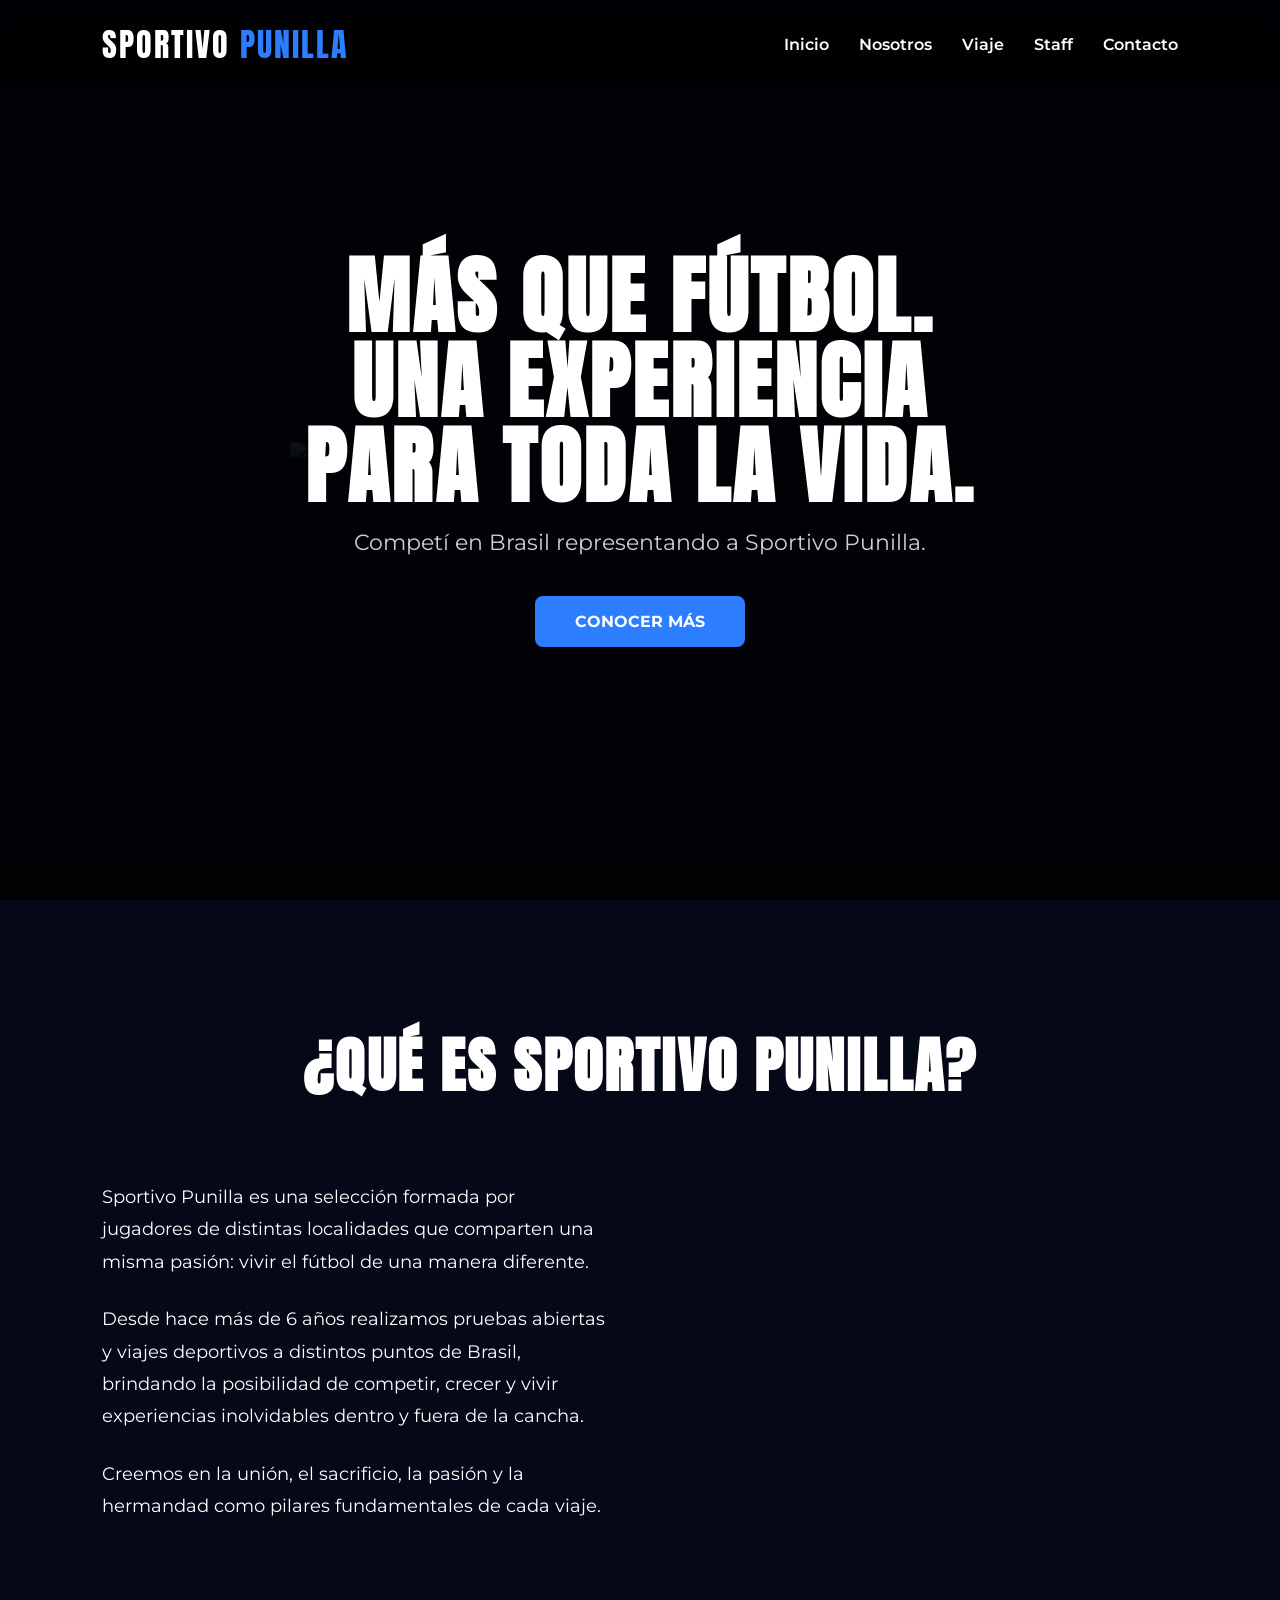
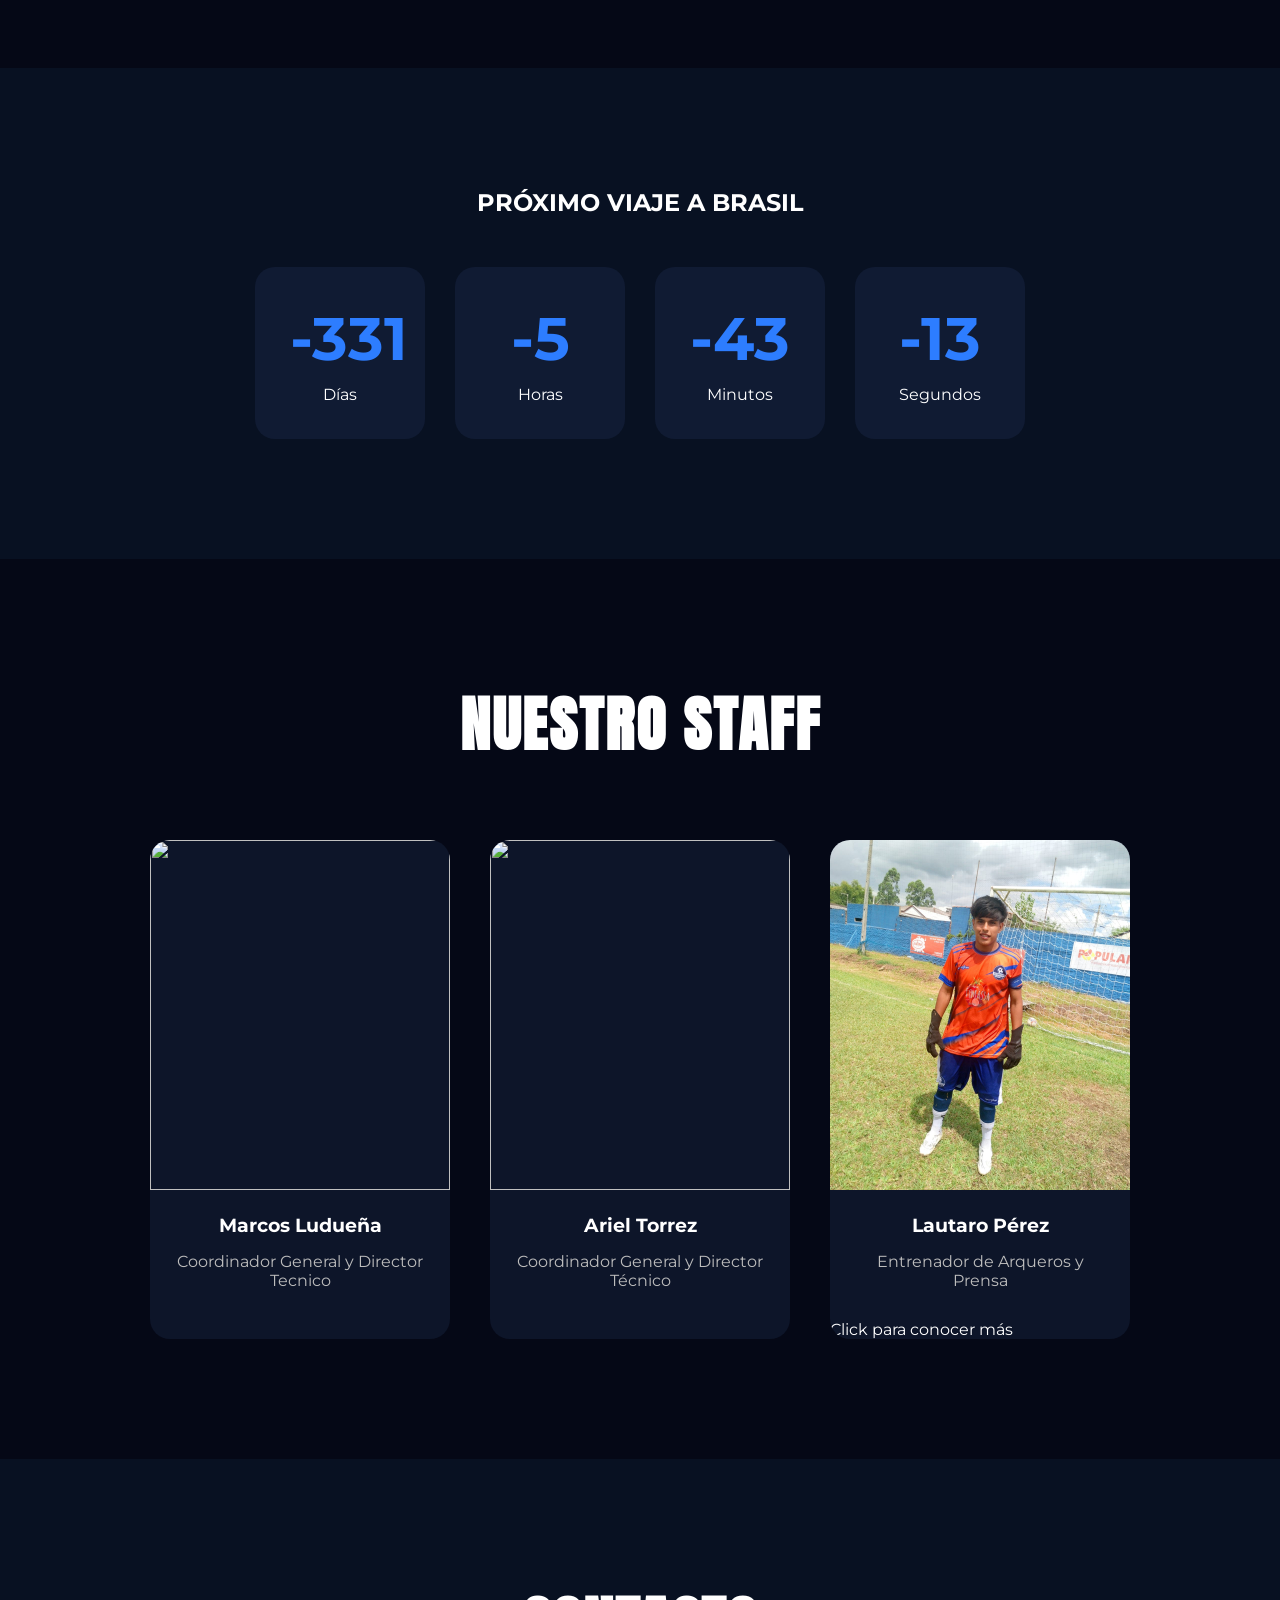
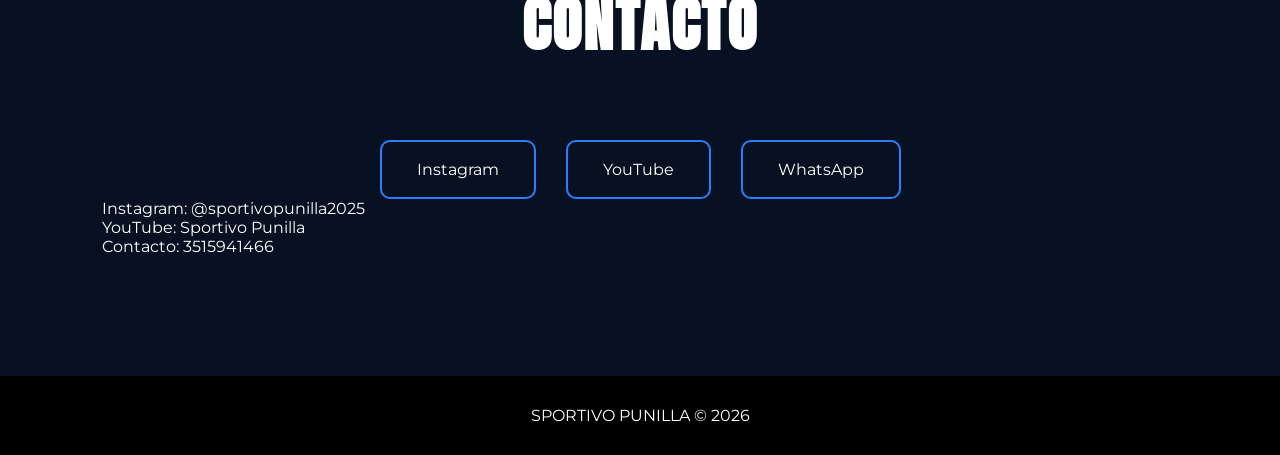
==== index.html @ c103ae75 "actualizacion web" ====
<!-- index.html -->
<!DOCTYPE html>
<html lang="es">
<head>
  <meta charset="UTF-8" />
  <meta name="viewport" content="width=device-width, initial-scale=1.0" />
  <title>Sportivo Punilla</title>

  <link rel="stylesheet" href="style.css" />

  <!-- Fuente -->
  <link rel="preconnect" href="https://fonts.googleapis.com">
  <link href="https://fonts.googleapis.com/css2?family=Anton&family=Montserrat:wght@300;400;600;700&display=swap" rel="stylesheet">
</head>
<script src="script.js"></script>
<!-- MODAL -->

<div class="modal" id="lautaroModal">

  <div class="modal-content">

    <span class="close" onclick="closeModal()">
      &times;
    </span>

    <img src="img/lautaro.jpg" class="modal-img">

    <h2>Lautaro Pérez</h2>

    <p>
      Hola mi nombre es Lautaro Rodrigo Agustin Perez.
      Tengo 17 años y nací el 1ero de julio del 2008.
      Soy actual jugador del Club Atlético Carlos Paz.

      Estoy cursando mi último año de secundaria,
      donde tuve especialidad en robótica,
      y actualmente estoy realizando un curso
      de entrenador de arqueros.

      Fui parte de Sportivo anteriormente
      desde la perspectiva de un jugador,
      y realmente puedo decir que es una experiencia
      que vale la pena vivir.
    </p>

  </div>

</div>
<body>

  <!-- NAVBAR -->
  <header class="navbar">
    <div class="logo">
      SPORTIVO <span>PUNILLA</span>
    </div>

    <nav>
      <a href="#inicio">Inicio</a>
      <a href="#nosotros">Nosotros</a>
      <a href="#viaje">Viaje</a>
      <a href="#staff">Staff</a>
      <a href="#contacto">Contacto</a>
    </nav>
  </header>

  <!-- HERO -->
  <section class="hero" id="inicio">

    <div class="overlay"></div>

    <img src="img/escudo.png" class="watermark" />

    <div class="hero-content">

      <h1>
        MÁS QUE FÚTBOL.<br>
        UNA EXPERIENCIA<br>
        PARA TODA LA VIDA.
      </h1>

      <p>
        Competí en Brasil representando a Sportivo Punilla.
      </p>

      <a href="#nosotros" class="btn">
        CONOCER MÁS
      </a>

    </div>

  </section>

  <!-- NOSOTROS -->
  <section class="about" id="nosotros">

    <div class="section-title">
      <h2>¿QUÉ ES SPORTIVO PUNILLA?</h2>
    </div>

    <div class="about-container">

      <div class="about-text">

        <p>
          Sportivo Punilla es una selección formada por jugadores de distintas localidades que comparten una misma pasión: vivir el fútbol de una manera diferente.
        </p>

        <p>
          Desde hace más de 6 años realizamos pruebas abiertas y viajes deportivos a distintos puntos de Brasil, brindando la posibilidad de competir, crecer y vivir experiencias inolvidables dentro y fuera de la cancha.
        </p>

        <p>
          Creemos en la unión, el sacrificio, la pasión y la hermandad como pilares fundamentales de cada viaje.
        </p>

      </div>

      <div class="about-image">
        <img src="img/equipo.jpg" alt="">
      </div>

    </div>

  </section>

  <!-- CONTADOR -->
  <section class="countdown-section" id="viaje">

    <h2>PRÓXIMO VIAJE A BRASIL</h2>

    <div class="countdown">

      <div class="time-box">
        <span id="days">00</span>
        <p>Días</p>
      </div>

      <div class="time-box">
        <span id="hours">00</span>
        <p>Horas</p>
      </div>

      <div class="time-box">
        <span id="minutes">00</span>
        <p>Minutos</p>
      </div>

      <div class="time-box">
        <span id="seconds">00</span>
        <p>Segundos</p>
      </div>

    </div>

  </section>

  <!-- STAFF -->
  <section class="staff" id="staff">

    <div class="section-title">
      <h2>NUESTRO STAFF</h2>
    </div>

    <div class="staff-container">

      <div class="card">

        <img src="img/staff1.jpg">

        <h3>Marcos Ludueña</h3>

        <p>Coordinador General y Director Tecnico</p>

      </div>

      <div class="card">

        <img src="img/staff2.jpg">

        <h3>Ariel Torrez</h3>

        <p>Coordinador General y Director Técnico</p>

      </div>

       <div class="card clickable-card" onclick="openModal()">

       <img src="img/86a74359-3669-450d-ab8a-4728783392ce.JPG">

       <h3>Lautaro Pérez</h3>

       <p>Entrenador de Arqueros y Prensa</p>

       <span class="click-text">
        Click para conocer más
       </span>

      </div>
    </div>

  </section>

  <!-- CONTACTO -->
  <section class="contact" id="contacto">

    <div class="section-title">
      <h2>CONTACTO</h2>
    </div>

    <div class="contact-container">

  <a href="https://instagram.com/sportivopunilla2025" target="_blank">
    Instagram
  </a>

  <a href="https://youtube.com/@sportivopunilla?si=uersEYjrgTaJt-ZQ" target="_blank">
    YouTube
  </a>

  <a href="https://wa.me/543515941466" target="_blank">
    WhatsApp
  </a>

</div>

<div class="contact-info">

  <p>
    Instagram:
    @sportivopunilla2025
  </p>

  <p>
    YouTube:
    Sportivo Punilla
  </p>

  <p>
    Contacto:
    3515941466
  </p>

</div>

  </section>

  <!-- FOOTER -->
  <footer>
    <p>
      SPORTIVO PUNILLA © 2026
    </p>
  </footer>
<!-- MODAL LAUTARO -->

<div class="modal" id="lautaroModal">

  <div class="modal-content">

    <span class="close" onclick="closeModal()">
      &times;
    </span>

    <img src="img/lautaro.jpg" class="modal-img">

    <h2>Lautaro Pérez</h2>

    <p>
      Hola mi nombre es Lautaro Rodrigo Agustin Perez.
      Tengo 17 años y nací el 1ero de julio del 2008.

      Soy actual jugador del Club Atlético Carlos Paz y estoy cursando mi último año de secundaria, donde tuve la especialidad de robótica.

      Actualmente también estoy realizando un curso de entrenador de arqueros.

      Fui parte de Sportivo anteriormente desde la perspectiva de un jugador, y puedo decir que realmente es una experiencia que vale la pena vivir.
    </p>

  </div>

</div>
  <script src="script.js"></script>

</body>
</html>
---- style.css ----
/* style.css */

*{
  margin:0;
  padding:0;
  box-sizing:border-box;
}

html{
  scroll-behavior:smooth;
}

body{
  font-family:'Montserrat', sans-serif;
  background:#050816;
  color:white;
}

/* NAVBAR */

.navbar{
  width:100%;
  position:fixed;
  top:0;
  left:0;

  padding:20px 8%;

  display:flex;
  justify-content:space-between;
  align-items:center;

  z-index:1000;

  background:rgba(0,0,0,0.4);
  backdrop-filter:blur(8px);
}

.logo{
  font-family:'Anton', sans-serif;
  font-size:32px;
  letter-spacing:2px;
}

.logo span{
  color:#2d7dff;
}

nav{
  display:flex;
  gap:30px;
}

nav a{
  color:white;
  text-decoration:none;
  font-weight:600;
  transition:0.3s;
}

nav a:hover{
  color:#2d7dff;
}

/* HERO */

.hero{
  position:relative;

  width:100%;
  height:100vh;

  display:flex;
  justify-content:center;
  align-items:center;

  overflow:hidden;

  background:
  linear-gradient(rgba(0,0,0,0.7), rgba(0,0,0,0.8)),
  url("img/fondo.jpg");

  background-size:cover;
  background-position:center;
}

.watermark{
  position:absolute;

  width:700px;

  opacity:0.06;

  z-index:1;
}

.hero-content{
  position:relative;
  z-index:2;

  text-align:center;
}

.hero-content h1{
  font-family:'Anton', sans-serif;

  font-size:85px;

  line-height:1;

  letter-spacing:3px;

  margin-bottom:20px;
}

.hero-content p{
  font-size:22px;

  margin-bottom:40px;

  color:#d1d1d1;
}

.btn{
  display:inline-block;

  padding:16px 40px;

  background:#2d7dff;

  color:white;

  text-decoration:none;

  border-radius:8px;

  font-weight:700;

  transition:0.3s;
}

.btn:hover{
  transform:translateY(-3px);
}

/* SECCIONES */

section{
  padding:120px 8%;
}

.section-title{
  text-align:center;
  margin-bottom:70px;
}

.section-title h2{
  font-family:'Anton', sans-serif;
  font-size:60px;
  letter-spacing:2px;
}

/* ABOUT */

.about-container{
  display:flex;
  align-items:center;
  gap:60px;
}

.about-text{
  flex:1;
}

.about-text p{
  margin-bottom:25px;
  line-height:1.8;
  font-size:18px;
}

.about-image{
  flex:1;
}

.about-image img{
  width:100%;
  border-radius:20px;
}

/* CONTADOR */

.countdown-section{
  text-align:center;
  background:#081122;
}

.countdown{
  margin-top:50px;

  display:flex;
  justify-content:center;
  gap:30px;
}

.time-box{
  background:#101b33;

  padding:35px;

  border-radius:20px;

  width:170px;
}

.time-box span{
  font-size:60px;
  font-weight:700;
  color:#2d7dff;
}

.time-box p{
  margin-top:10px;
}

/* STAFF */

.staff-container{
  display:flex;
  justify-content:center;
  gap:40px;
  flex-wrap:wrap;
}

.card{
  width:300px;

  background:#0d1529;

  border-radius:20px;

  overflow:hidden;

  transition:0.3s;
}

.card:hover{
  transform:translateY(-10px);
}

.card img{
  width:100%;
  height:350px;
  object-fit:cover;
}

.card h3{
  margin-top:20px;
  text-align:center;
}

.card p{
  text-align:center;
  margin:15px 20px 30px;
  color:#bdbdbd;
}

/* CONTACTO */

.contact{
  background:#081122;
}

.contact-container{
  display:flex;
  justify-content:center;
  gap:30px;
}

.contact-container a{
  padding:18px 35px;

  border:2px solid #2d7dff;

  border-radius:10px;

  color:white;

  text-decoration:none;

  transition:0.3s;
}

.contact-container a:hover{
  background:#2d7dff;
}

/* FOOTER */

footer{
  text-align:center;
  padding:30px;
  background:black;
}

/* RESPONSIVE */

@media(max-width:1000px){

  .hero-content h1{
    font-size:60px;
  }

  .about-container{
    flex-direction:column;
  }

  .countdown{
    flex-wrap:wrap;
  }

}

@media(max-width:700px){

  nav{
    display:none;
  }

  .hero-content h1{
    font-size:42px;
  }

  .section-title h2{
    font-size:40px;
  }

  .time-box{
    width:130px;
    padding:25px;
  }

}
/* CLICKABLE CARD */

.clickable-card{
  cursor:pointer;
}

/* MODAL */

.modal{
  display:none;

  position:fixed;

  z-index:9999;

  left:0;
  top:0;

  width:100%;
  height:100%;

  background:rgba(0,0,0,0.85);

  justify-content:center;
  align-items:center;

  padding:20px;
}

.modal-content{
  background:#0b1630;

  max-width:700px;
  width:100%;

  border-radius:20px;

  padding:40px;

  text-align:center;

  position:relative;
}

.modal-img{
  width:220px;
  height:220px;

  object-fit:cover;

  border-radius:50%;

  border:4px solid #2d7dff;
}

.modal-content h2{
  margin-top:20px;
  margin-bottom:20px;

  font-size:38px;
}

.modal-content p{
  line-height:1.8;
  color:#d1d1d1;
}

.close{
  position:absolute;

  right:25px;
  top:20px;

  font-size:40px;

  cursor:pointer;
}
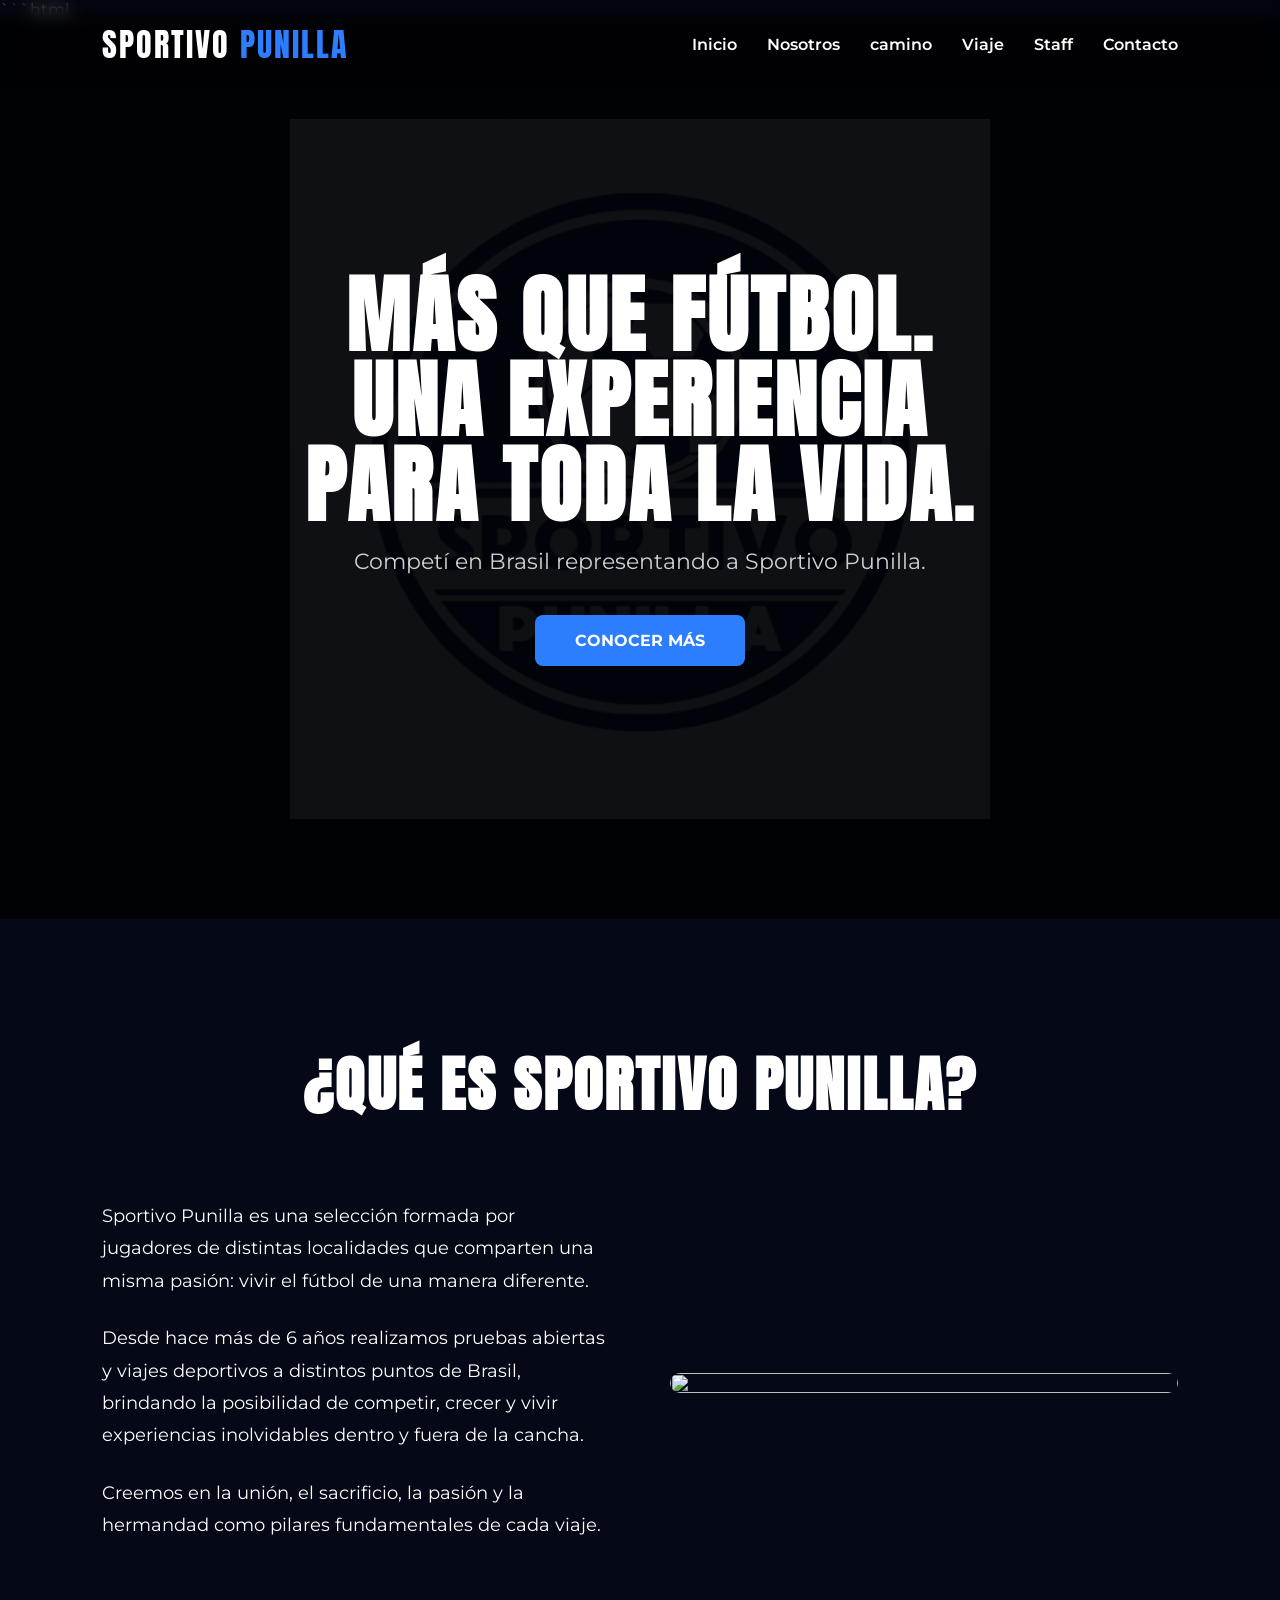
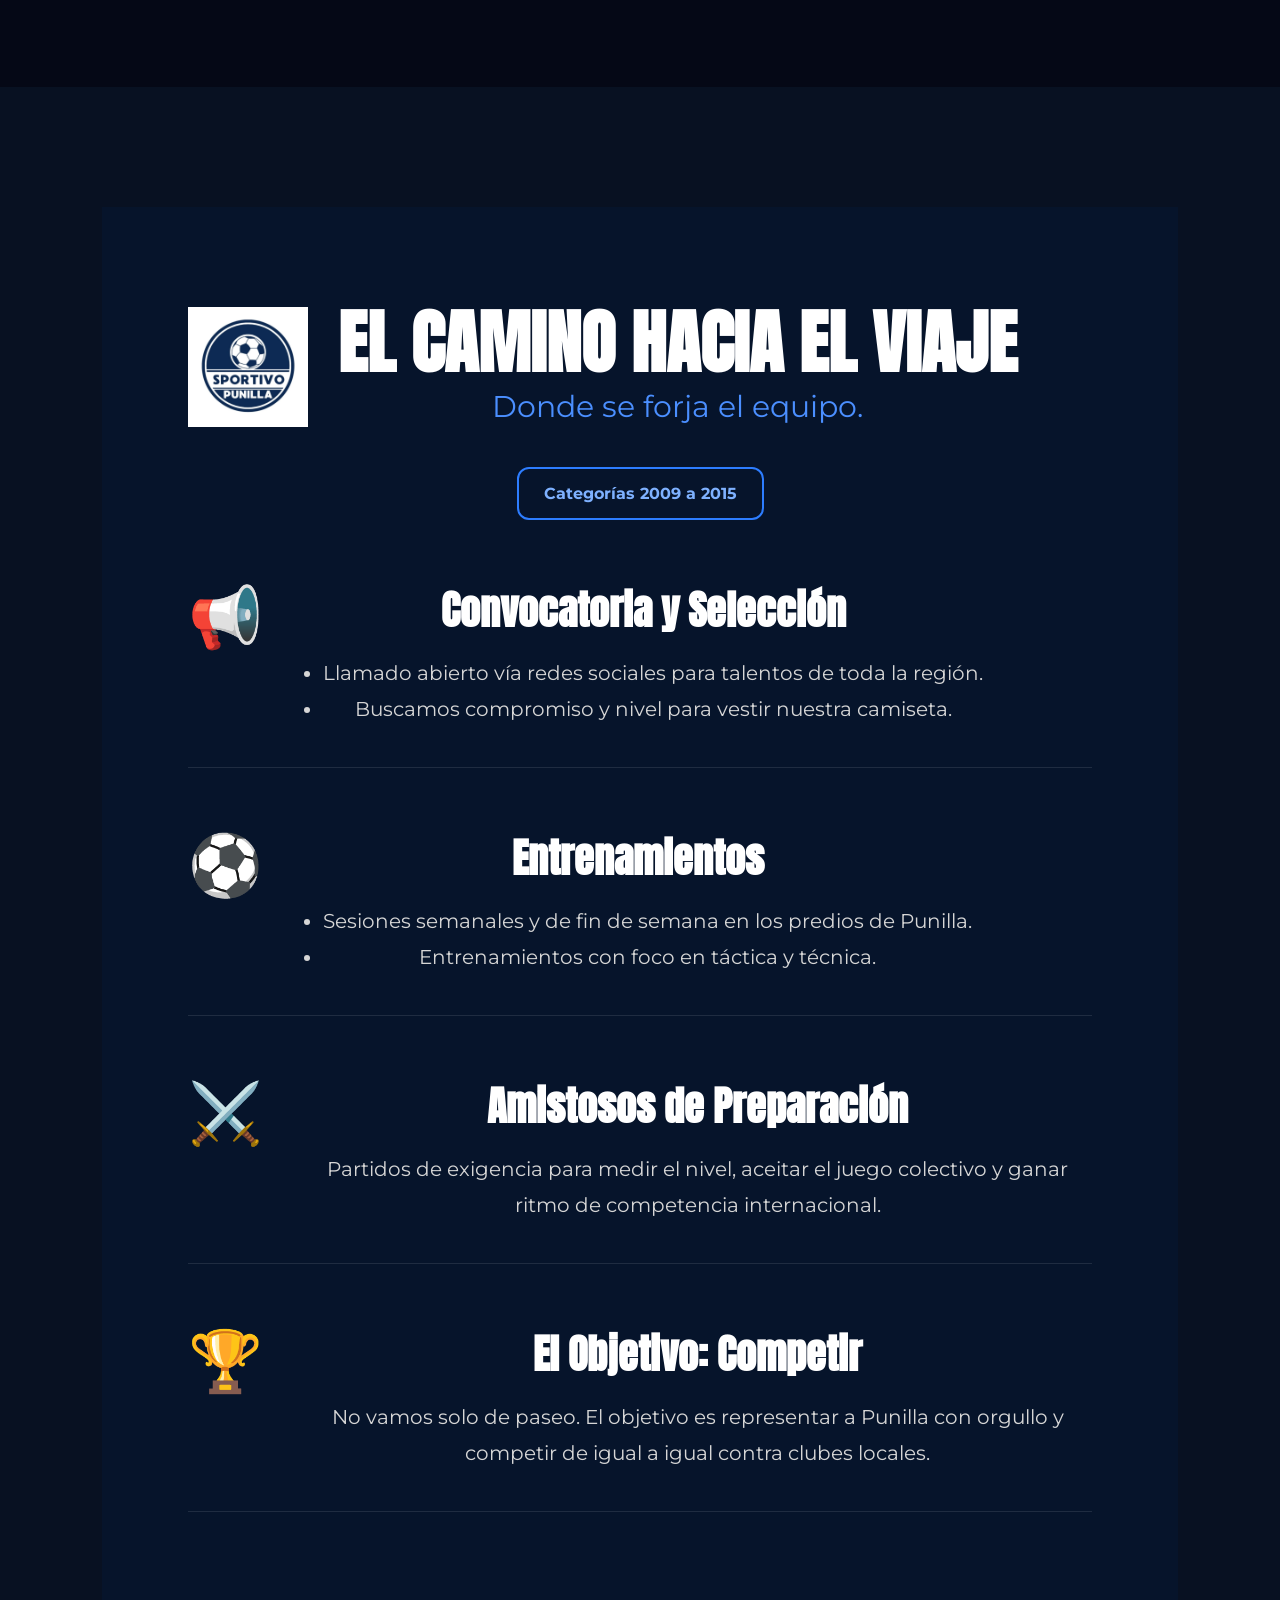
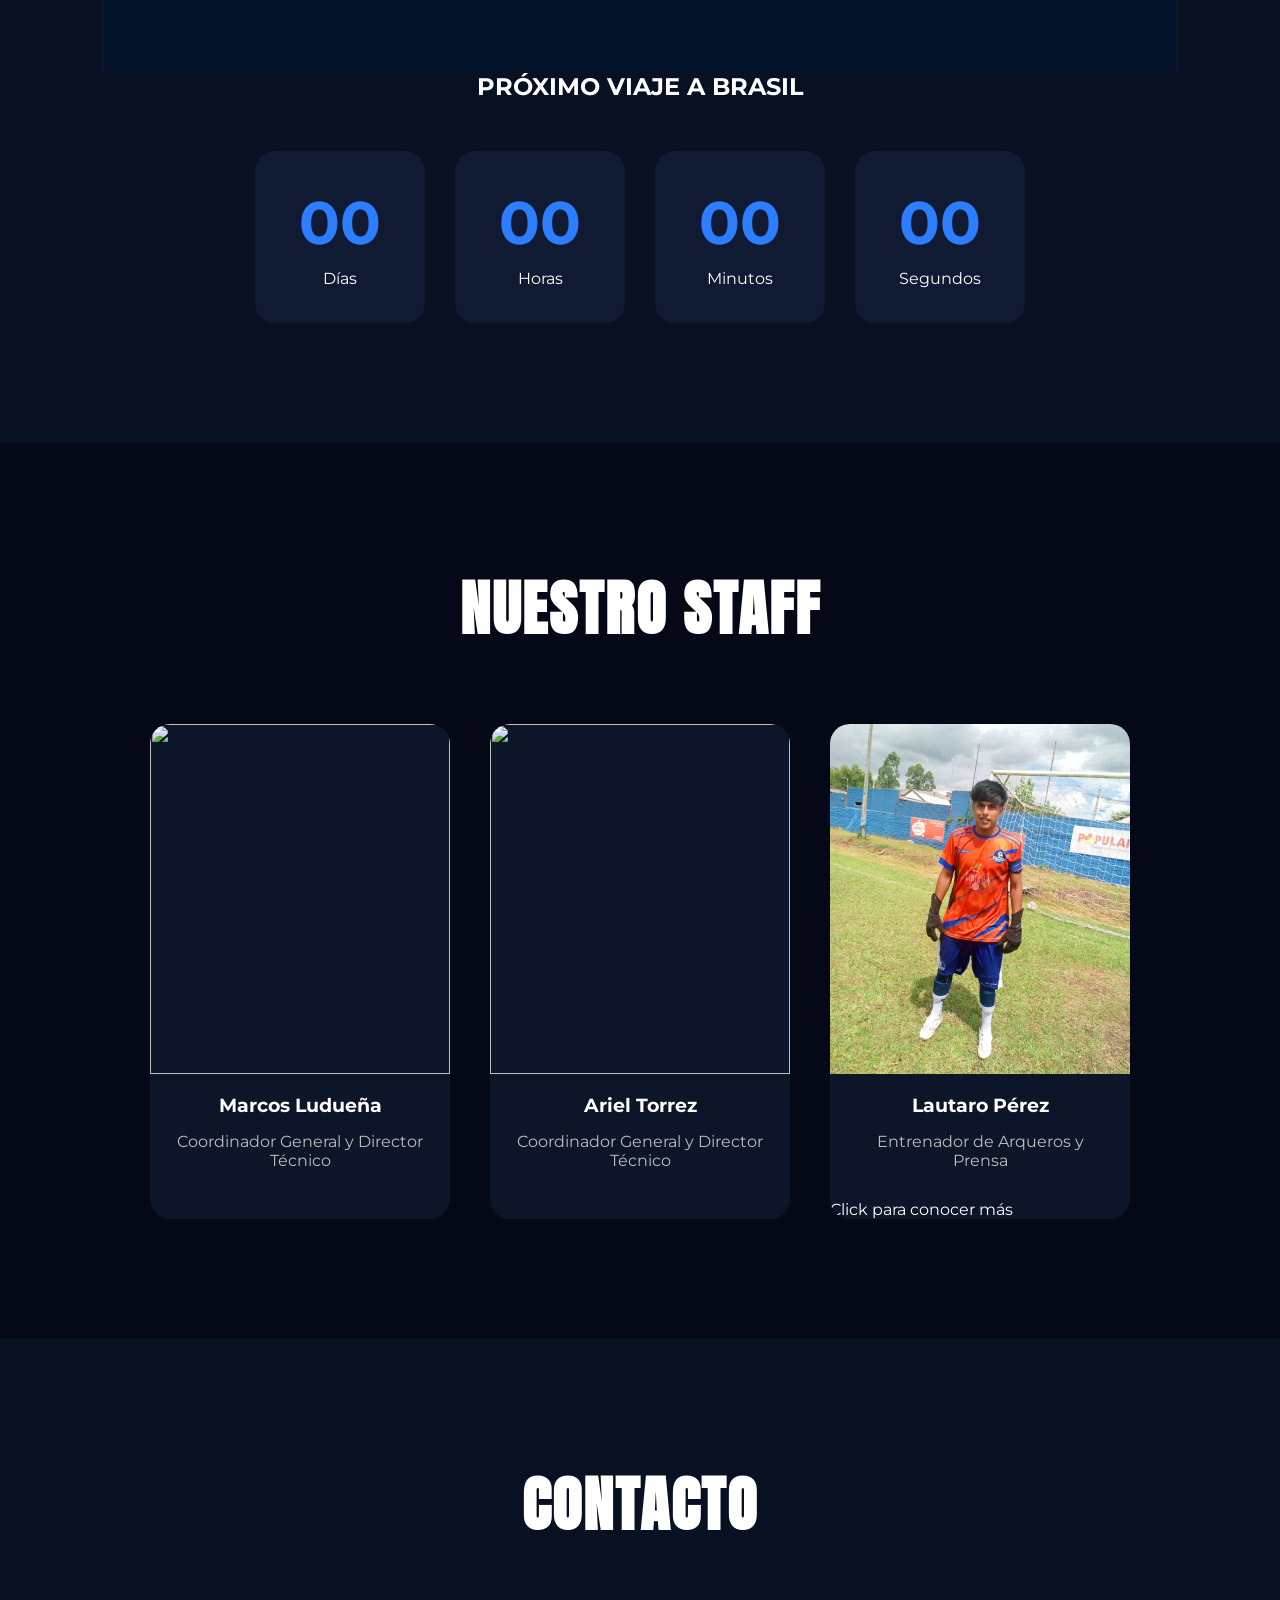
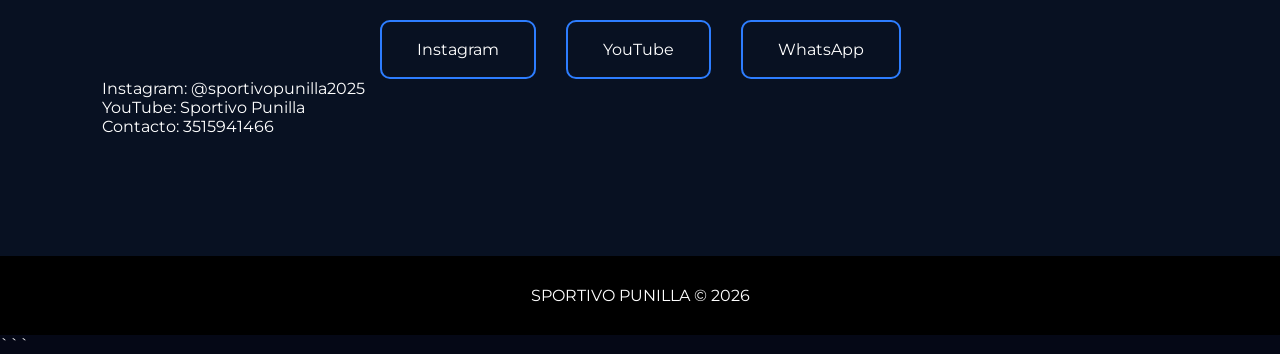
==== commit db0164cc: "actualizacion web" ====
--- a/index.html
+++ b/index.html
@@ -1,55 +1,27 @@
+```html
 <!-- index.html -->
 <!DOCTYPE html>
 <html lang="es">
+
 <head>
   <meta charset="UTF-8" />
   <meta name="viewport" content="width=device-width, initial-scale=1.0" />
+
   <title>Sportivo Punilla</title>
 
   <link rel="stylesheet" href="style.css" />
 
-  <!-- Fuente -->
+  <!-- FUENTES -->
   <link rel="preconnect" href="https://fonts.googleapis.com">
+
   <link href="https://fonts.googleapis.com/css2?family=Anton&family=Montserrat:wght@300;400;600;700&display=swap" rel="stylesheet">
 </head>
-<script src="script.js"></script>
-<!-- MODAL -->
-
-<div class="modal" id="lautaroModal">
-
-  <div class="modal-content">
-
-    <span class="close" onclick="closeModal()">
-      &times;
-    </span>
-
-    <img src="img/lautaro.jpg" class="modal-img">
-
-    <h2>Lautaro Pérez</h2>
-
-    <p>
-      Hola mi nombre es Lautaro Rodrigo Agustin Perez.
-      Tengo 17 años y nací el 1ero de julio del 2008.
-      Soy actual jugador del Club Atlético Carlos Paz.
-
-      Estoy cursando mi último año de secundaria,
-      donde tuve especialidad en robótica,
-      y actualmente estoy realizando un curso
-      de entrenador de arqueros.
-
-      Fui parte de Sportivo anteriormente
-      desde la perspectiva de un jugador,
-      y realmente puedo decir que es una experiencia
-      que vale la pena vivir.
-    </p>
-
-  </div>
-
-</div>
+
 <body>
 
   <!-- NAVBAR -->
   <header class="navbar">
+
     <div class="logo">
       SPORTIVO <span>PUNILLA</span>
     </div>
@@ -57,10 +29,12 @@
     <nav>
       <a href="#inicio">Inicio</a>
       <a href="#nosotros">Nosotros</a>
+      <a href="#camino">camino</a>
       <a href="#viaje">Viaje</a>
       <a href="#staff">Staff</a>
       <a href="#contacto">Contacto</a>
     </nav>
+
   </header>
 
   <!-- HERO -->
@@ -68,7 +42,7 @@
 
     <div class="overlay"></div>
 
-    <img src="img/escudo.png" class="watermark" />
+    <img src="img/e2039e06-6f30-42f2-86fc-8fe83b220213 (1).JPG" class="watermark">
 
     <div class="hero-content">
 
@@ -116,17 +90,153 @@
       </div>
 
       <div class="about-image">
-        <img src="img/equipo.jpg" alt="">
+        <img src="img/equipo.jpg">
       </div>
 
     </div>
 
   </section>
 
-  <!-- CONTADOR -->
+  <!-- VIAJE -->
   <section class="countdown-section" id="viaje">
 
-    <h2>PRÓXIMO VIAJE A BRASIL</h2>
+    <!-- CAMINO HACIA EL VIAJE -->
+  <section class="camino" id="camino">
+
+      <div class="camino-title">
+
+        <img src="img/e2039e06-6f30-42f2-86fc-8fe83b220213 (1).JPG" class="camino-escudo">
+
+        <div>
+
+          <h2>
+            EL CAMINO HACIA EL VIAJE
+          </h2>
+
+          <p>
+            Donde se forja el equipo.
+          </p>
+
+        </div>
+
+      </div>
+
+      <div class="categorias-box">
+        Categorías 2009 a 2015
+      </div>
+
+      <!-- ITEM -->
+      <div class="camino-item">
+
+        <div class="icon">
+          📢
+        </div>
+
+        <div class="text">
+
+          <h3>
+            Convocatoria y Selección
+          </h3>
+
+          <ul>
+
+            <li>
+              Llamado abierto vía redes sociales para talentos de toda la región.
+            </li>
+
+            <li>
+              Buscamos compromiso y nivel para vestir nuestra camiseta.
+            </li>
+
+          </ul>
+
+        </div>
+
+      </div>
+
+      <!-- ITEM -->
+      <div class="camino-item">
+
+        <div class="icon">
+          ⚽
+        </div>
+
+        <div class="text">
+
+          <h3>
+            Entrenamientos
+          </h3>
+
+          <ul>
+
+            <li>
+              Sesiones semanales y de fin de semana en los predios de Punilla.
+            </li>
+
+            <li>
+              Entrenamientos con foco en táctica y técnica.
+            </li>
+
+          </ul>
+
+        </div>
+
+      </div>
+
+      <!-- ITEM -->
+      <div class="camino-item">
+
+        <div class="icon">
+          ⚔️
+        </div>
+
+        <div class="text">
+
+          <h3>
+            Amistosos de Preparación
+          </h3>
+
+          <p>
+            Partidos de exigencia para medir el nivel,
+            aceitar el juego colectivo y ganar ritmo
+            de competencia internacional.
+          </p>
+
+        </div>
+
+      </div>
+
+      <!-- ITEM -->
+      <div class="camino-item">
+
+        <div class="icon">
+          🏆
+        </div>
+
+        <div class="text">
+
+          <h3>
+            El Objetivo: Competir
+          </h3>
+
+          <p>
+            No vamos solo de paseo.
+            El objetivo es representar a Punilla con orgullo
+            y competir de igual a igual contra clubes locales.
+          </p>
+
+        </div>
+
+      </div>
+
+    
+
+    </section>
+
+    <!-- CONTADOR -->
+    <h2>
+      PRÓXIMO VIAJE A BRASIL
+    </h2>
 
     <div class="countdown">
 
@@ -163,39 +273,49 @@
 
     <div class="staff-container">
 
+      <!-- MARCOS -->
       <div class="card">
 
         <img src="img/staff1.jpg">
 
         <h3>Marcos Ludueña</h3>
 
-        <p>Coordinador General y Director Tecnico</p>
-
-      </div>
-
+        <p>
+          Coordinador General y Director Técnico
+        </p>
+
+      </div>
+
+      <!-- ARIEL -->
       <div class="card">
 
-        <img src="img/staff2.jpg">
+        <img src="lautaro.jpg">
 
         <h3>Ariel Torrez</h3>
 
-        <p>Coordinador General y Director Técnico</p>
-
-      </div>
-
-       <div class="card clickable-card" onclick="openModal()">
-
-       <img src="img/86a74359-3669-450d-ab8a-4728783392ce.JPG">
-
-       <h3>Lautaro Pérez</h3>
-
-       <p>Entrenador de Arqueros y Prensa</p>
-
-       <span class="click-text">
-        Click para conocer más
-       </span>
-
-      </div>
+        <p>
+          Coordinador General y Director Técnico
+        </p>
+
+      </div>
+
+      <!-- LAUTARO -->
+      <div class="card clickable-card" onclick="openModal()">
+
+        <img src="img/lautaro.jpg">
+
+        <h3>Lautaro Pérez</h3>
+
+        <p>
+          Entrenador de Arqueros y Prensa
+        </p>
+
+        <span class="click-text">
+          Click para conocer más
+        </span>
+
+      </div>
+
     </div>
 
   </section>
@@ -209,76 +329,88 @@
 
     <div class="contact-container">
 
-  <a href="https://instagram.com/sportivopunilla2025" target="_blank">
-    Instagram
-  </a>
-
-  <a href="https://youtube.com/@sportivopunilla?si=uersEYjrgTaJt-ZQ" target="_blank">
-    YouTube
-  </a>
-
-  <a href="https://wa.me/543515941466" target="_blank">
-    WhatsApp
-  </a>
-
-</div>
-
-<div class="contact-info">
-
-  <p>
-    Instagram:
-    @sportivopunilla2025
-  </p>
-
-  <p>
-    YouTube:
-    Sportivo Punilla
-  </p>
-
-  <p>
-    Contacto:
-    3515941466
-  </p>
-
-</div>
+      <a href="https://instagram.com/sportivopunilla2025" target="_blank">
+        Instagram
+      </a>
+
+      <a href="https://youtube.com/@sportivopunilla" target="_blank">
+        YouTube
+      </a>
+
+      <a href="https://wa.me/543515941466" target="_blank">
+        WhatsApp
+      </a>
+
+    </div>
+
+    <div class="contact-info">
+
+      <p>
+        Instagram:
+        @sportivopunilla2025
+      </p>
+
+      <p>
+        YouTube:
+        Sportivo Punilla
+      </p>
+
+      <p>
+        Contacto:
+        3515941466
+      </p>
+
+    </div>
 
   </section>
 
   <!-- FOOTER -->
   <footer>
+
     <p>
       SPORTIVO PUNILLA © 2026
     </p>
+
   </footer>
-<!-- MODAL LAUTARO -->
-
-<div class="modal" id="lautaroModal">
-
-  <div class="modal-content">
-
-    <span class="close" onclick="closeModal()">
-      &times;
-    </span>
-
-    <img src="img/lautaro.jpg" class="modal-img">
-
-    <h2>Lautaro Pérez</h2>
-
-    <p>
-      Hola mi nombre es Lautaro Rodrigo Agustin Perez.
-      Tengo 17 años y nací el 1ero de julio del 2008.
-
-      Soy actual jugador del Club Atlético Carlos Paz y estoy cursando mi último año de secundaria, donde tuve la especialidad de robótica.
-
-      Actualmente también estoy realizando un curso de entrenador de arqueros.
-
-      Fui parte de Sportivo anteriormente desde la perspectiva de un jugador, y puedo decir que realmente es una experiencia que vale la pena vivir.
-    </p>
+
+  <!-- MODAL LAUTARO -->
+  <div class="modal" id="lautaroModal">
+
+    <div class="modal-content">
+
+      <span class="close" onclick="closeModal()">
+        &times;
+      </span>
+
+      <img src="img/lautaro.jpg" class="modal-img" >
+
+      <h2>
+        Lautaro Pérez
+      </h2>
+
+      <p>
+        Hola mi nombre es Lautaro Rodrigo Agustin Perez.
+        Tengo 17 años y nací el 1ero de julio del 2008.
+
+        Soy actual jugador del Club Atlético Carlos Paz
+        y estoy cursando mi último año de secundaria,
+        donde tuve la especialidad de robótica.
+
+        Actualmente también estoy realizando un curso
+        de entrenador de arqueros.
+
+        Fui parte de Sportivo anteriormente desde la
+        perspectiva de un jugador, y puedo decir que
+        realmente es una experiencia que vale la pena vivir.
+      </p>
+
+    </div>
 
   </div>
 
-</div>
+  <!-- SCRIPT -->
   <script src="script.js"></script>
 
 </body>
-</html>+</html>
+```
--- a/style.css
+++ b/style.css
@@ -416,4 +416,147 @@
   font-size:40px;
 
   cursor:pointer;
+}
+/* CAMINO */
+
+.camino{
+  padding:100px 8%;
+  background:#06142b;
+}
+
+.camino-title{
+  display:flex;
+  align-items:center;
+  gap:30px;
+
+  margin-bottom:40px;
+}
+
+.camino-escudo{
+  width:120px;
+}
+
+.camino-title h2{
+  font-size:70px;
+  line-height:1;
+
+  color:white;
+
+  font-family:'Anton', sans-serif;
+}
+
+.camino-title p{
+  color:#4b8fff;
+
+  font-size:30px;
+
+  margin-top:10px;
+}
+
+.categorias-box{
+  display:inline-block;
+
+  padding:15px 25px;
+
+  border:2px solid #2d7dff;
+
+  border-radius:12px;
+
+  margin-bottom:60px;
+
+  color:#7eb1ff;
+
+  font-weight:700;
+}
+
+.camino-item{
+  display:flex;
+
+  gap:40px;
+
+  margin-bottom:60px;
+
+  border-bottom:1px solid rgba(255,255,255,0.1);
+
+  padding-bottom:40px;
+}
+
+.icon{
+  font-size:60px;
+}
+
+.text h3{
+  font-size:40px;
+
+  margin-bottom:15px;
+
+  color:white;
+
+  font-family:'Anton', sans-serif;
+}
+
+.text p,
+.text li{
+  color:#d6d6d6;
+
+  line-height:1.8;
+
+  font-size:20px;
+}
+
+.text ul{
+  padding-left:20px;
+}
+
+.staff-box{
+  border:2px solid #2d7dff;
+
+  border-radius:20px;
+
+  padding:30px;
+
+  margin-top:80px;
+}
+
+.staff-box h3{
+  font-size:40px;
+
+  margin-bottom:30px;
+
+  font-family:'Anton', sans-serif;
+}
+
+.staff-line{
+  display:flex;
+
+  justify-content:space-between;
+
+  gap:40px;
+
+  flex-wrap:wrap;
+
+  color:#d8d8d8;
+}
+
+/* RESPONSIVE */
+
+@media(max-width:768px){
+
+  .camino-title{
+    flex-direction:column;
+    text-align:center;
+  }
+
+  .camino-title h2{
+    font-size:45px;
+  }
+
+  .camino-item{
+    flex-direction:column;
+  }
+
+  .text h3{
+    font-size:30px;
+  }
+
 }
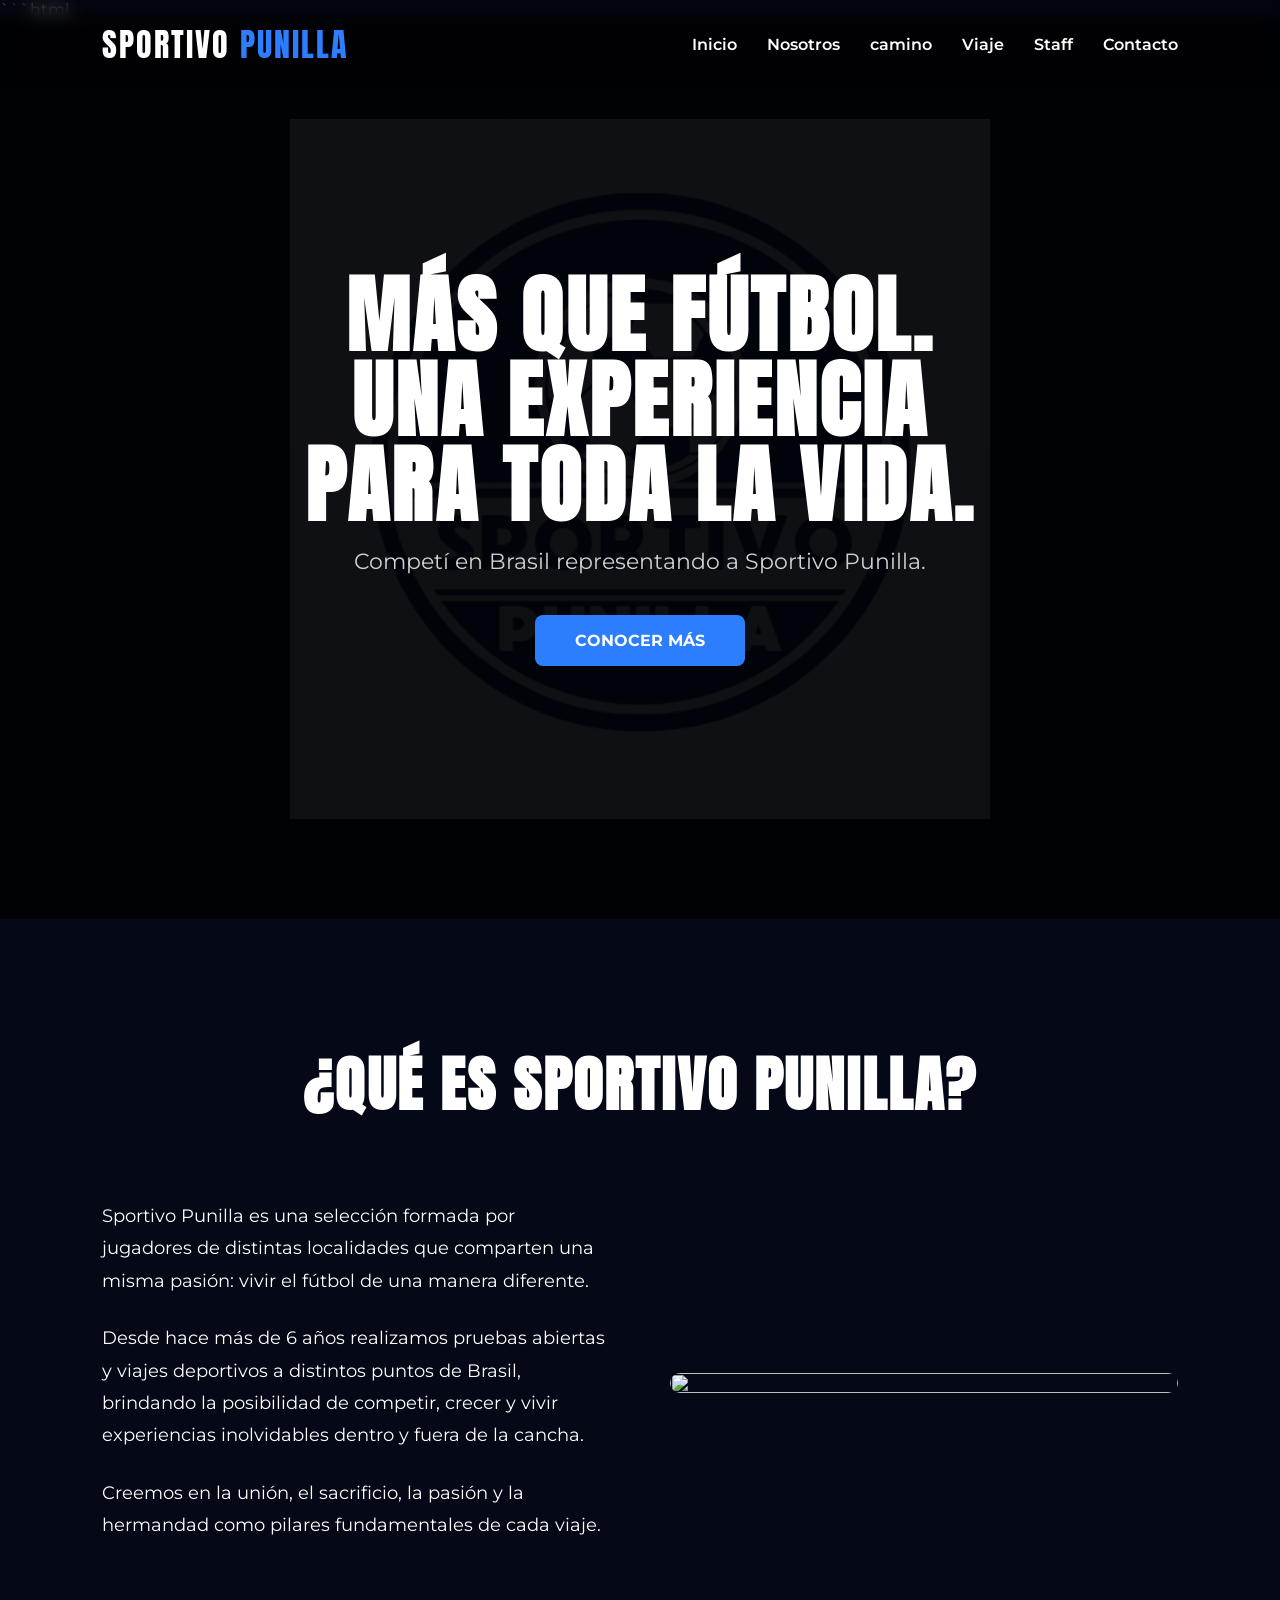
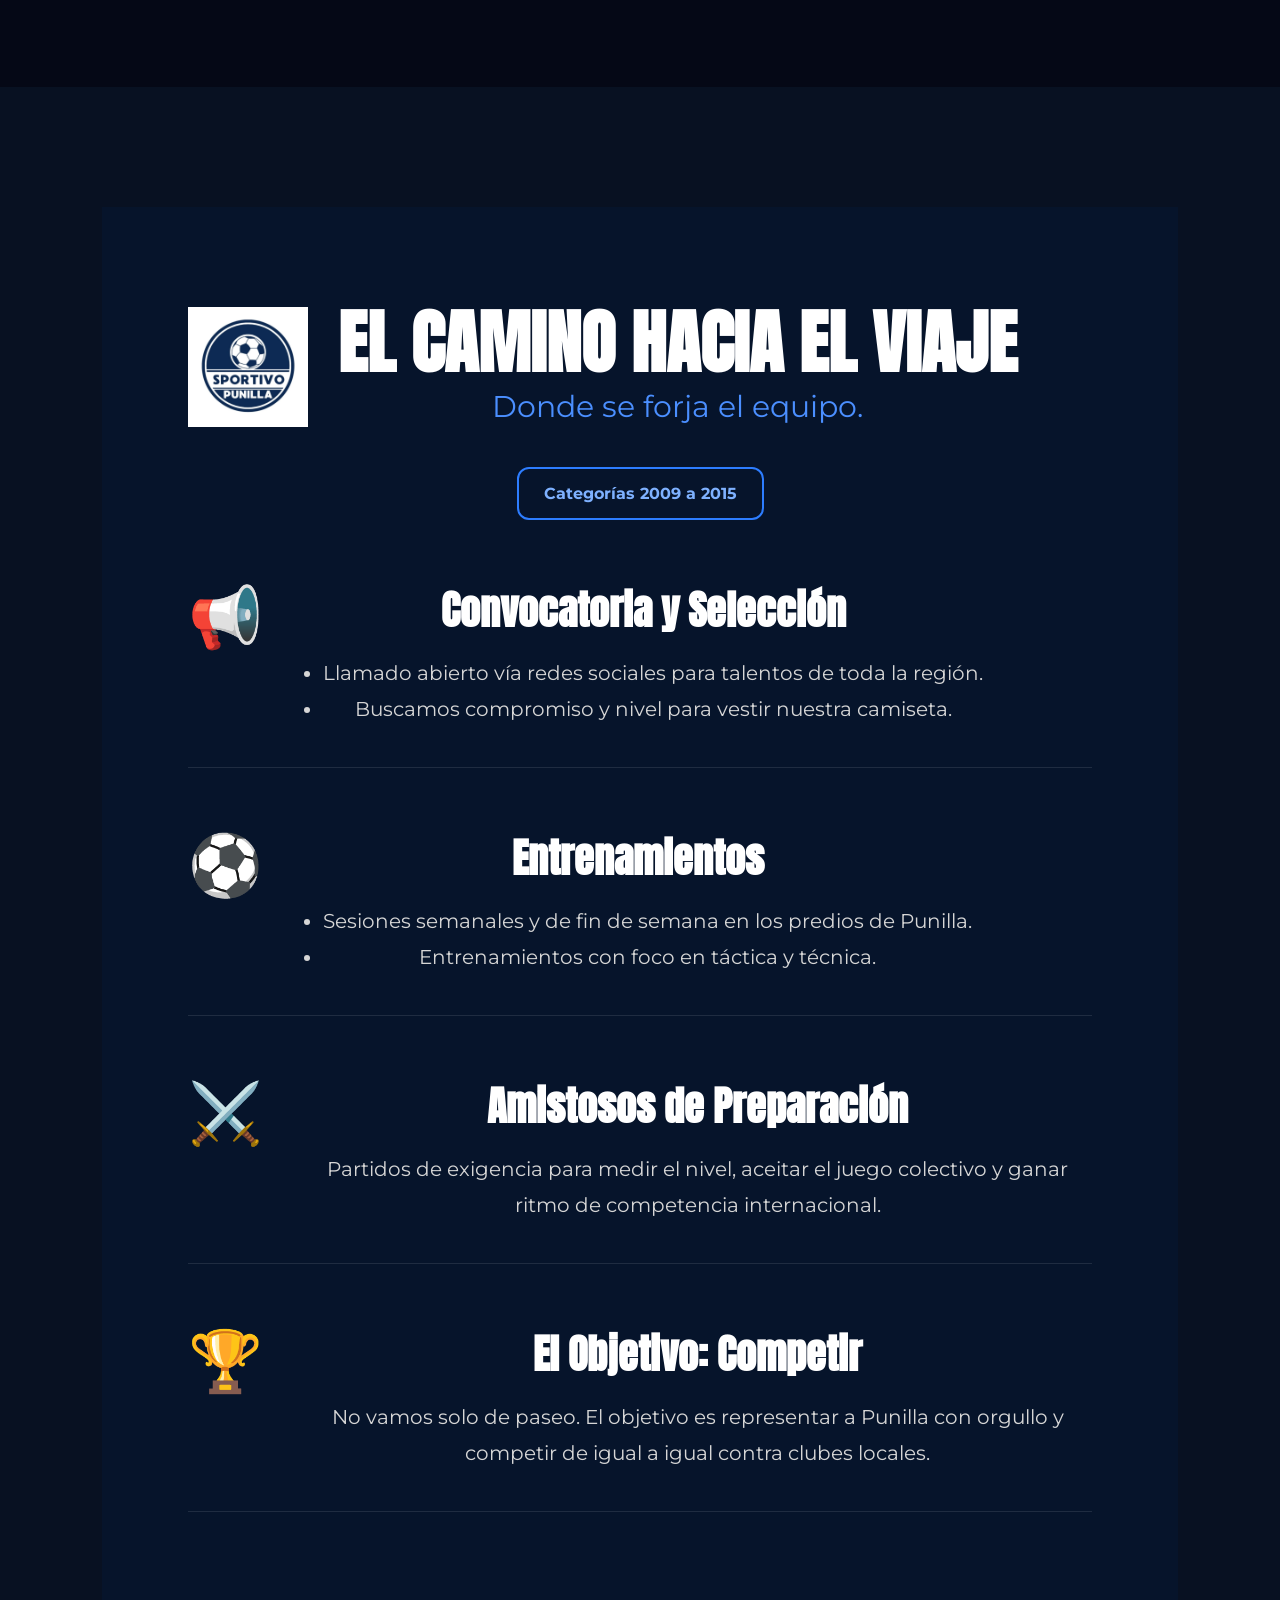
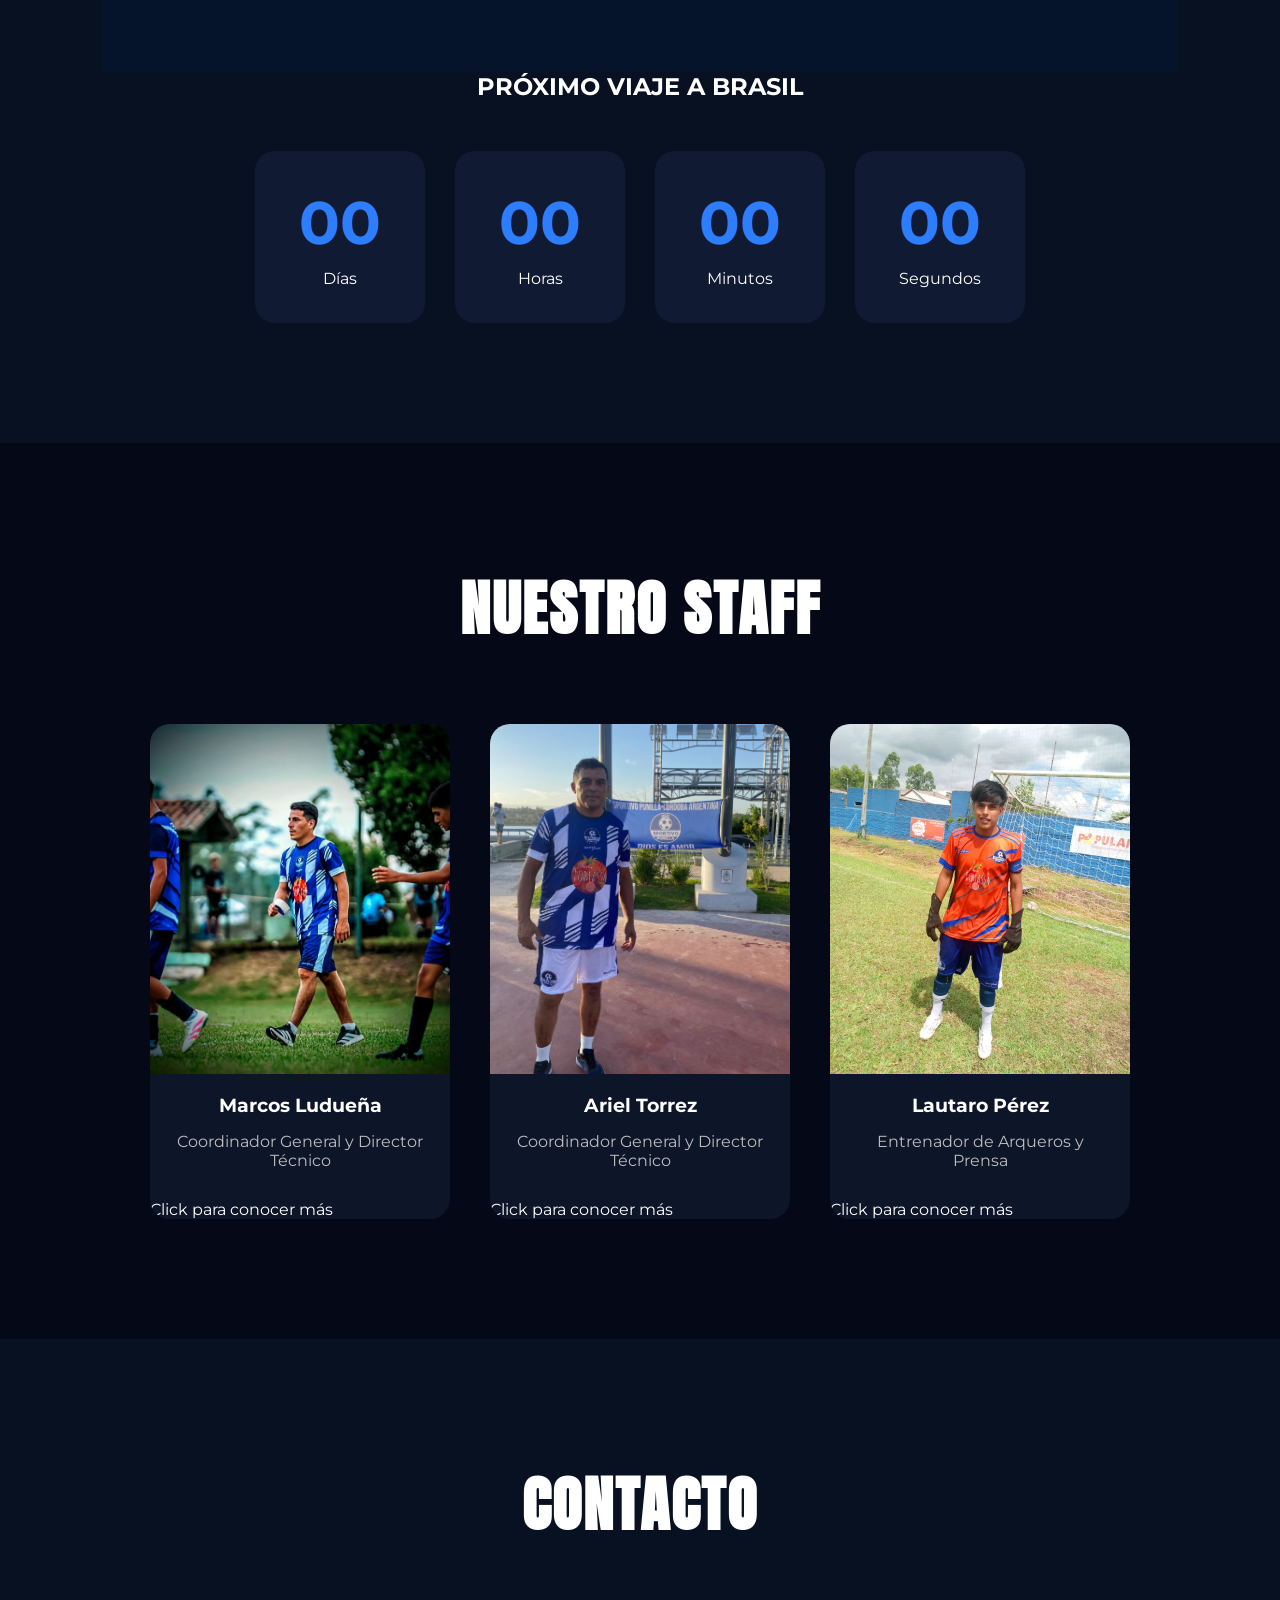
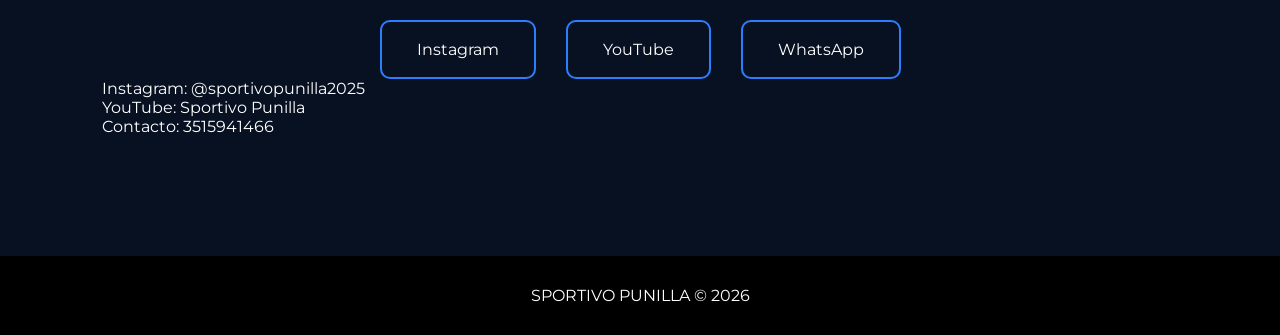
==== commit dc134f79: "arreglo seccion staff" ====
--- a/index.html
+++ b/index.html
@@ -90,7 +90,7 @@
       </div>
 
       <div class="about-image">
-        <img src="img/equipo.jpg">
+        <img src="img/equipo.JPG">
       </div>
 
     </div>
@@ -265,152 +265,238 @@
   </section>
 
   <!-- STAFF -->
-  <section class="staff" id="staff">
-
-    <div class="section-title">
-      <h2>NUESTRO STAFF</h2>
-    </div>
-
-    <div class="staff-container">
-
-      <!-- MARCOS -->
-      <div class="card">
-
-        <img src="img/staff1.jpg">
-
-        <h3>Marcos Ludueña</h3>
-
-        <p>
-          Coordinador General y Director Técnico
-        </p>
-
-      </div>
-
-      <!-- ARIEL -->
-      <div class="card">
-
-        <img src="lautaro.jpg">
-
-        <h3>Ariel Torrez</h3>
-
-        <p>
-          Coordinador General y Director Técnico
-        </p>
-
-      </div>
-
-      <!-- LAUTARO -->
-      <div class="card clickable-card" onclick="openModal()">
-
-        <img src="img/lautaro.jpg">
-
-        <h3>Lautaro Pérez</h3>
-
-        <p>
-          Entrenador de Arqueros y Prensa
-        </p>
-
-        <span class="click-text">
-          Click para conocer más
-        </span>
-
-      </div>
-
-    </div>
-
-  </section>
-
-  <!-- CONTACTO -->
-  <section class="contact" id="contacto">
-
-    <div class="section-title">
-      <h2>CONTACTO</h2>
-    </div>
-
-    <div class="contact-container">
-
-      <a href="https://instagram.com/sportivopunilla2025" target="_blank">
-        Instagram
-      </a>
-
-      <a href="https://youtube.com/@sportivopunilla" target="_blank">
-        YouTube
-      </a>
-
-      <a href="https://wa.me/543515941466" target="_blank">
-        WhatsApp
-      </a>
-
-    </div>
-
-    <div class="contact-info">
+  <!-- STAFF -->
+<section class="staff" id="staff">
+
+  <div class="section-title">
+    <h2>NUESTRO STAFF</h2>
+  </div>
+
+  <div class="staff-container">
+
+    <!-- MARCOS -->
+    <div class="card clickable-card" onclick="openModalm()">
+
+      <img src="img/marcos.jpg">
+
+      <h3>Marcos Ludueña</h3>
 
       <p>
-        Instagram:
-        @sportivopunilla2025
+        Coordinador General y Director Técnico
       </p>
 
+      <span class="click-text">
+        Click para conocer más
+      </span>
+
+    </div>
+
+    <!-- ARIEL -->
+    <div class="card clickable-card" onclick="openModala()">
+
+      <img src="img/ariel.jpg">
+
+      <h3>Ariel Torrez</h3>
+
       <p>
-        YouTube:
-        Sportivo Punilla
+        Coordinador General y Director Técnico
       </p>
 
+      <span class="click-text">
+        Click para conocer más
+      </span>
+
+    </div>
+
+    <!-- LAUTARO -->
+    <div class="card clickable-card" onclick="openModall()">
+
+      <img src="img/lautaro.jpg">
+
+      <h3>Lautaro Pérez</h3>
+
       <p>
-        Contacto:
-        3515941466
+        Entrenador de Arqueros y Prensa
       </p>
 
-    </div>
-
-  </section>
-
-  <!-- FOOTER -->
-  <footer>
+      <span class="click-text">
+        Click para conocer más
+      </span>
+
+    </div>
+
+  </div>
+
+</section>
+
+<!-- CONTACTO -->
+<section class="contact" id="contacto">
+
+  <div class="section-title">
+    <h2>CONTACTO</h2>
+  </div>
+
+  <div class="contact-container">
+
+    <a href="https://instagram.com/sportivopunilla2025" target="_blank">
+      Instagram
+    </a>
+
+    <a href="https://youtube.com/@sportivopunilla" target="_blank">
+      YouTube
+    </a>
+
+    <a href="https://wa.me/543515941466" target="_blank">
+      WhatsApp
+    </a>
+
+  </div>
+
+  <div class="contact-info">
 
     <p>
-      SPORTIVO PUNILLA © 2026
+      Instagram:
+      @sportivopunilla2025
     </p>
 
-  </footer>
-
-  <!-- MODAL LAUTARO -->
-  <div class="modal" id="lautaroModal">
-
-    <div class="modal-content">
-
-      <span class="close" onclick="closeModal()">
-        &times;
-      </span>
-
-      <img src="img/lautaro.jpg" class="modal-img" >
-
-      <h2>
-        Lautaro Pérez
-      </h2>
-
-      <p>
-        Hola mi nombre es Lautaro Rodrigo Agustin Perez.
-        Tengo 17 años y nací el 1ero de julio del 2008.
-
-        Soy actual jugador del Club Atlético Carlos Paz
-        y estoy cursando mi último año de secundaria,
-        donde tuve la especialidad de robótica.
-
-        Actualmente también estoy realizando un curso
-        de entrenador de arqueros.
-
-        Fui parte de Sportivo anteriormente desde la
-        perspectiva de un jugador, y puedo decir que
-        realmente es una experiencia que vale la pena vivir.
-      </p>
-
-    </div>
-
-  </div>
-
-  <!-- SCRIPT -->
-  <script src="script.js"></script>
+    <p>
+      YouTube:
+      Sportivo Punilla
+    </p>
+
+    <p>
+      Contacto:
+      3515941466
+    </p>
+
+  </div>
+
+</section>
+
+<!-- FOOTER -->
+<footer>
+
+  <p>
+    SPORTIVO PUNILLA © 2026
+  </p>
+
+</footer>
+
+<!-- ========================= -->
+<!-- MODAL LAUTARO -->
+<!-- ========================= -->
+
+<div class="modal" id="lautaroModal">
+
+  <div class="modal-content">
+
+    <span class="close" onclick="closeModall()">
+      &times;
+    </span>
+
+    <img src="img/lautaro.jpg" class="modal-img">
+
+    <h2>
+      Lautaro Pérez
+    </h2>
+
+    <p>
+      Hola mi nombre es Lautaro Rodrigo Agustin Perez.
+      Tengo 17 años y nací el 1ero de julio del 2008.
+
+      Soy actual jugador del Club Atlético Carlos Paz
+      y estoy cursando mi último año de secundaria,
+      donde tuve la especialidad de robótica.
+
+      Actualmente también estoy realizando un curso
+      de entrenador de arqueros.
+
+      Fui parte de Sportivo anteriormente desde la
+      perspectiva de un jugador, y puedo decir que
+      realmente es una experiencia que vale la pena vivir.
+    </p>
+
+  </div>
+
+</div>
+
+<!-- ========================= -->
+<!-- MODAL MARCOS -->
+<!-- ========================= -->
+
+<div class="modal" id="marcosModal">
+
+  <div class="modal-content">
+
+    <span class="close" onclick="closeModalm()">
+      &times;
+    </span>
+
+    <img src="img/marcos.jpg" class="modal-img">
+
+    <h2>
+      Marcos Ludueña
+    </h2>
+
+    <p>
+      Mi nombre es Marcos Emanuel Ludueña,
+      nacido el 28/06/1997 en Córdoba Capital,
+      actualmente viviendo en Villa San Nicolás, Malagueño.
+
+      Soy Profesor de Educación Física,
+      recibido en 2022 y además he realizado
+      distintos cursos de preparación física y entrenamiento.
+
+      Tengo experiencia hace más de 10 años trabajando
+      en escuelas de fútbol y clubes de Liga Cordobesa.
+
+      En cuanto a los viajes, llevo 6 años viviendo
+      esta hermosa experiencia, los primeros laborando
+      como DT y PF, y hace algunos años siendo coordinador
+      y forjando lo que hoy es Sportivo Punilla.
+    </p>
+
+  </div>
+
+</div>
+
+<!-- ========================= -->
+<!-- MODAL ARIEL -->
+<!-- ========================= -->
+
+<div class="modal" id="arielModal">
+
+  <div class="modal-content">
+
+    <span class="close" onclick="closeModala()">
+      &times;
+    </span>
+
+    <img src="img/ariel.jpg" class="modal-img">
+
+    <h2>
+      Ariel Torrez
+    </h2>
+
+    <p>
+      Coordinador General y Director Técnico
+      de Sportivo Punilla.
+
+      Formando jugadores y acompañando procesos
+      deportivos desde hace años, siendo parte
+      fundamental del crecimiento del proyecto.
+
+      Compromiso, disciplina y pasión por el fútbol
+      son algunos de los valores que transmite
+      dentro y fuera de la cancha.
+    </p>
+
+  </div>
+
+</div>
+
+<!-- SCRIPT -->
+<script src="script.js"></script>
 
 </body>
 </html>
-```
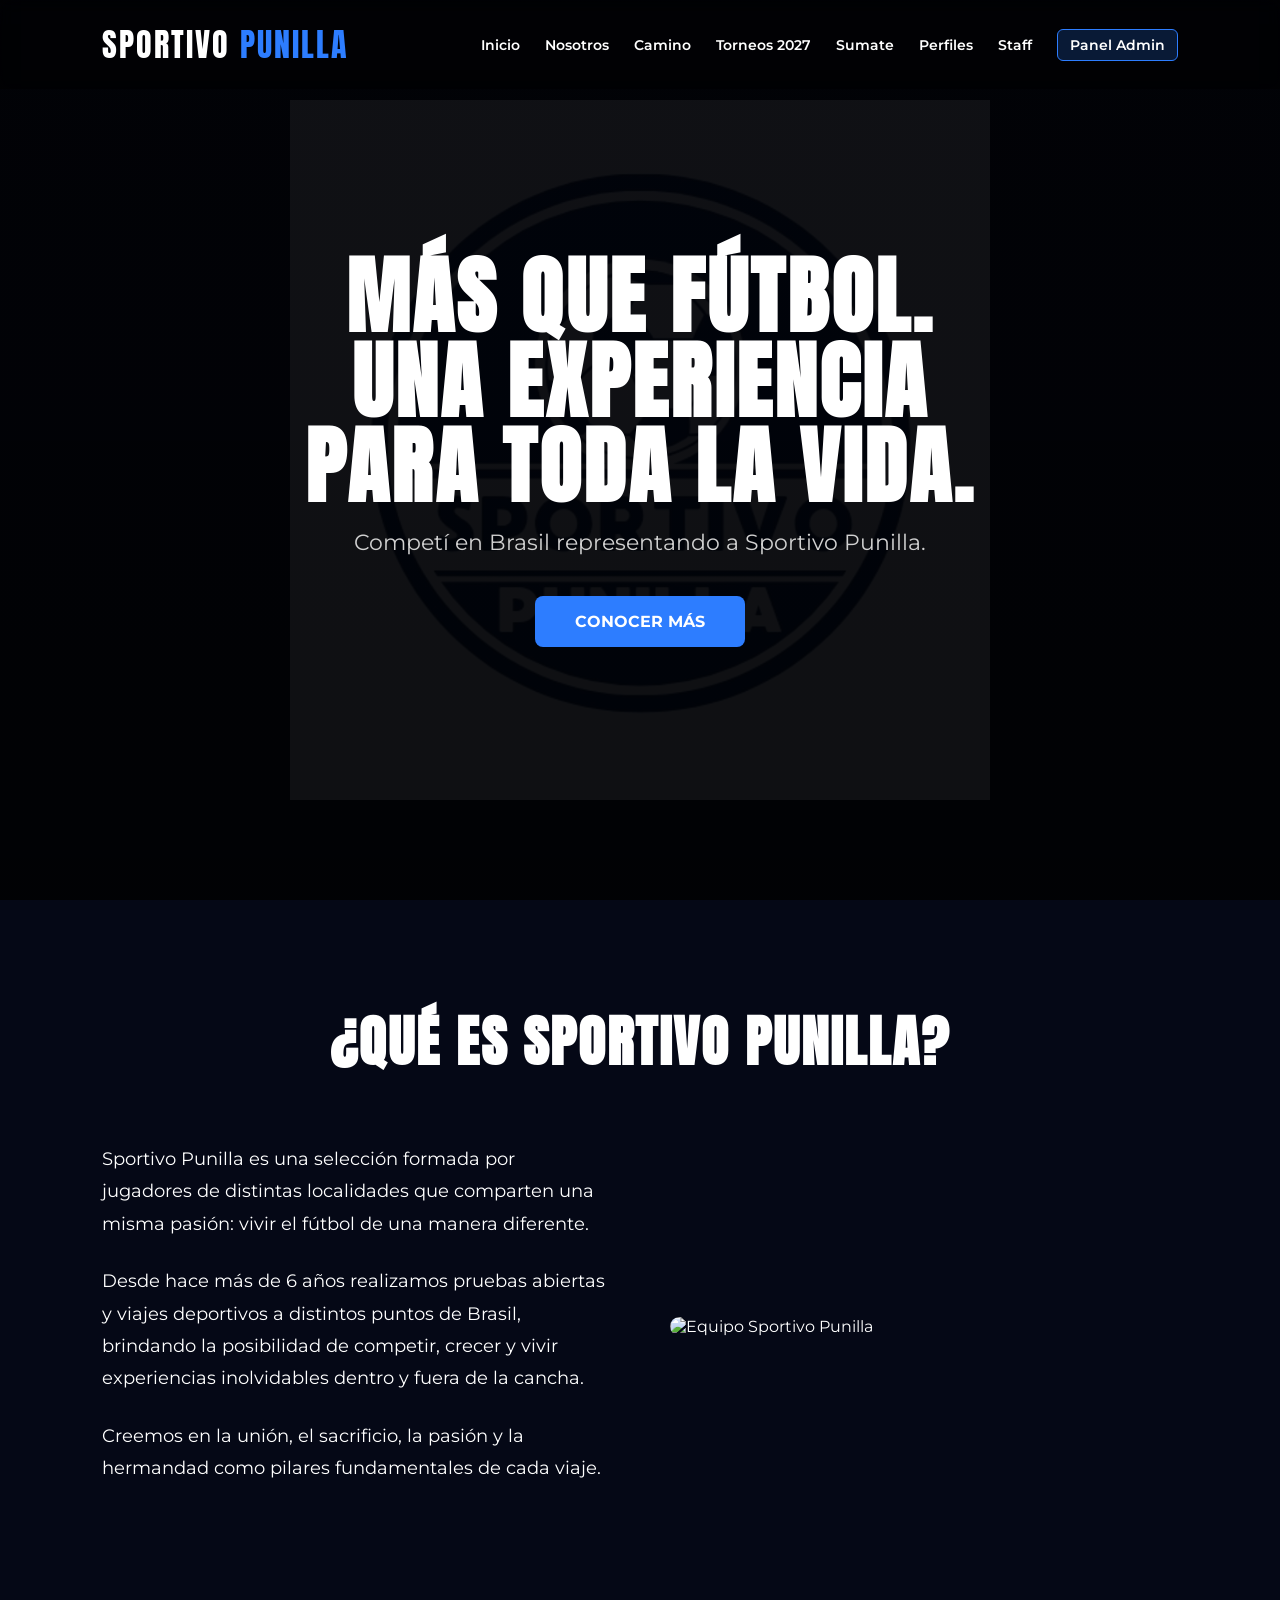
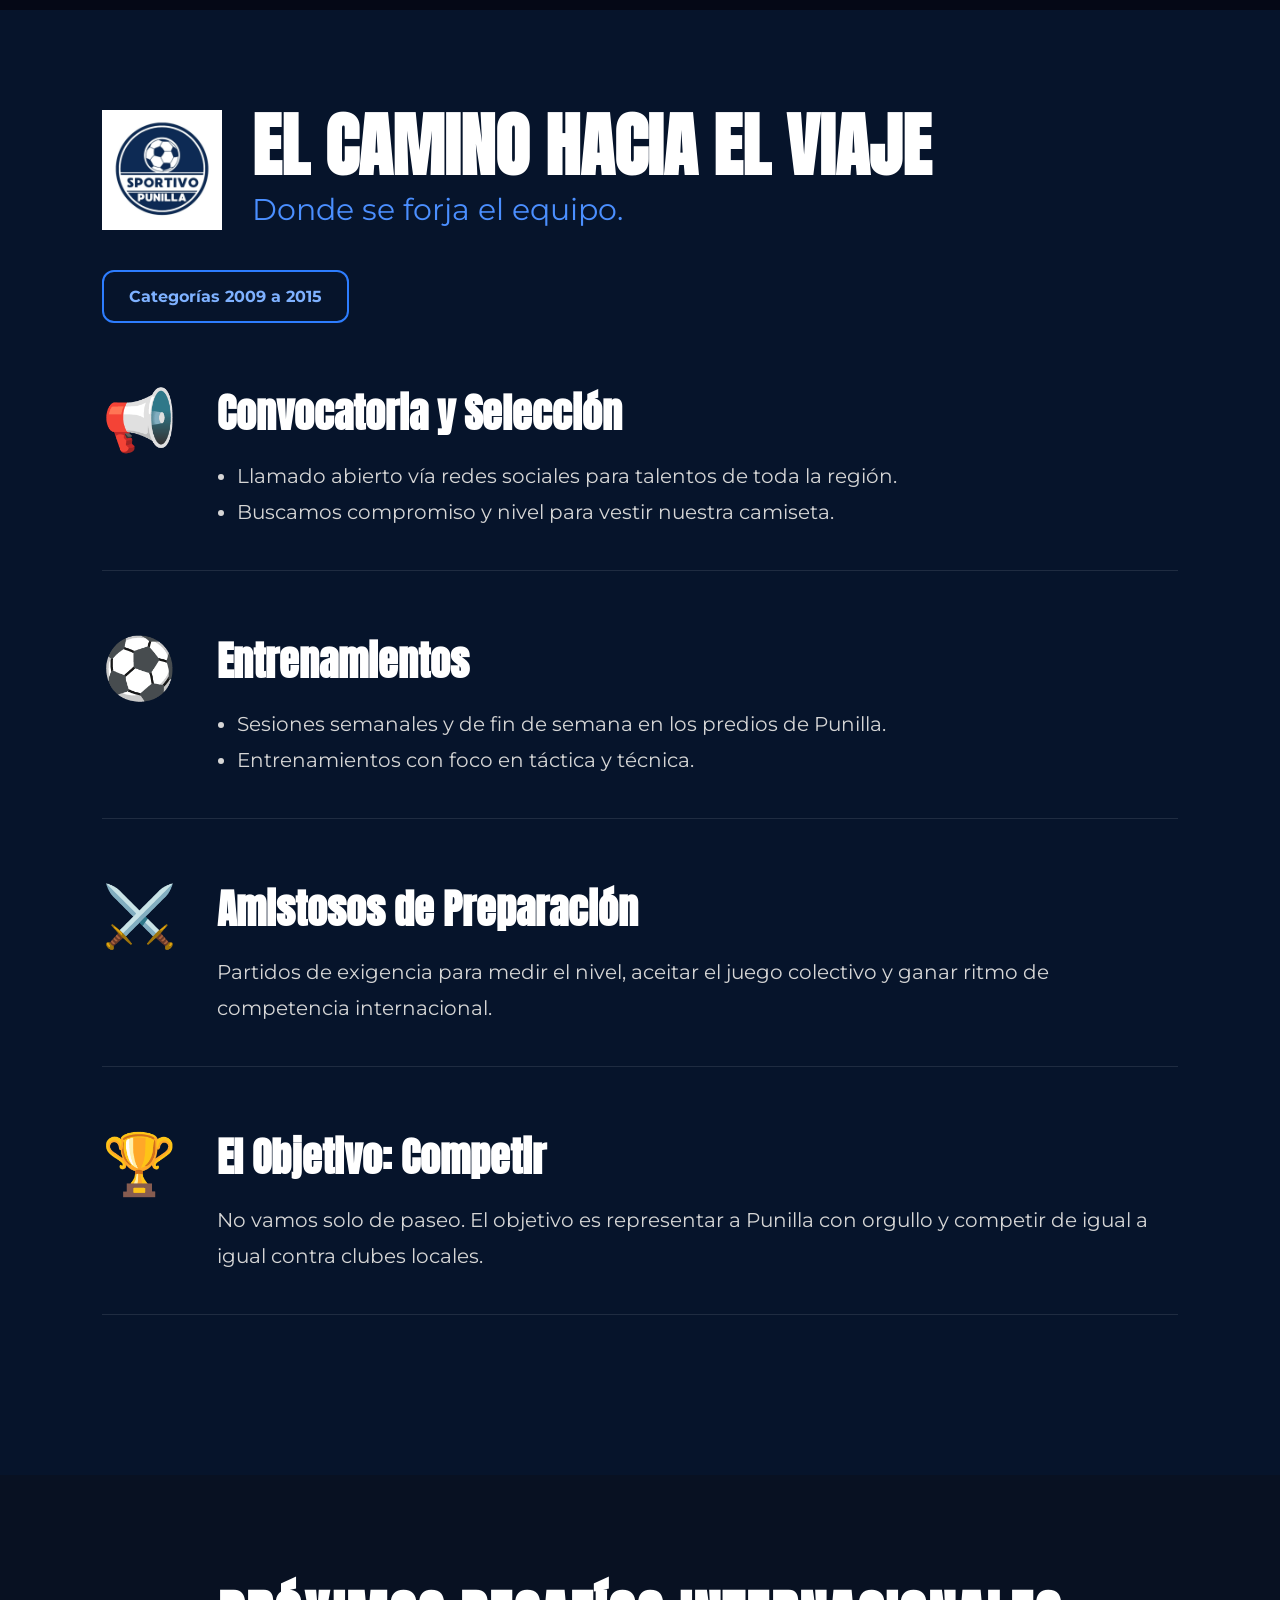
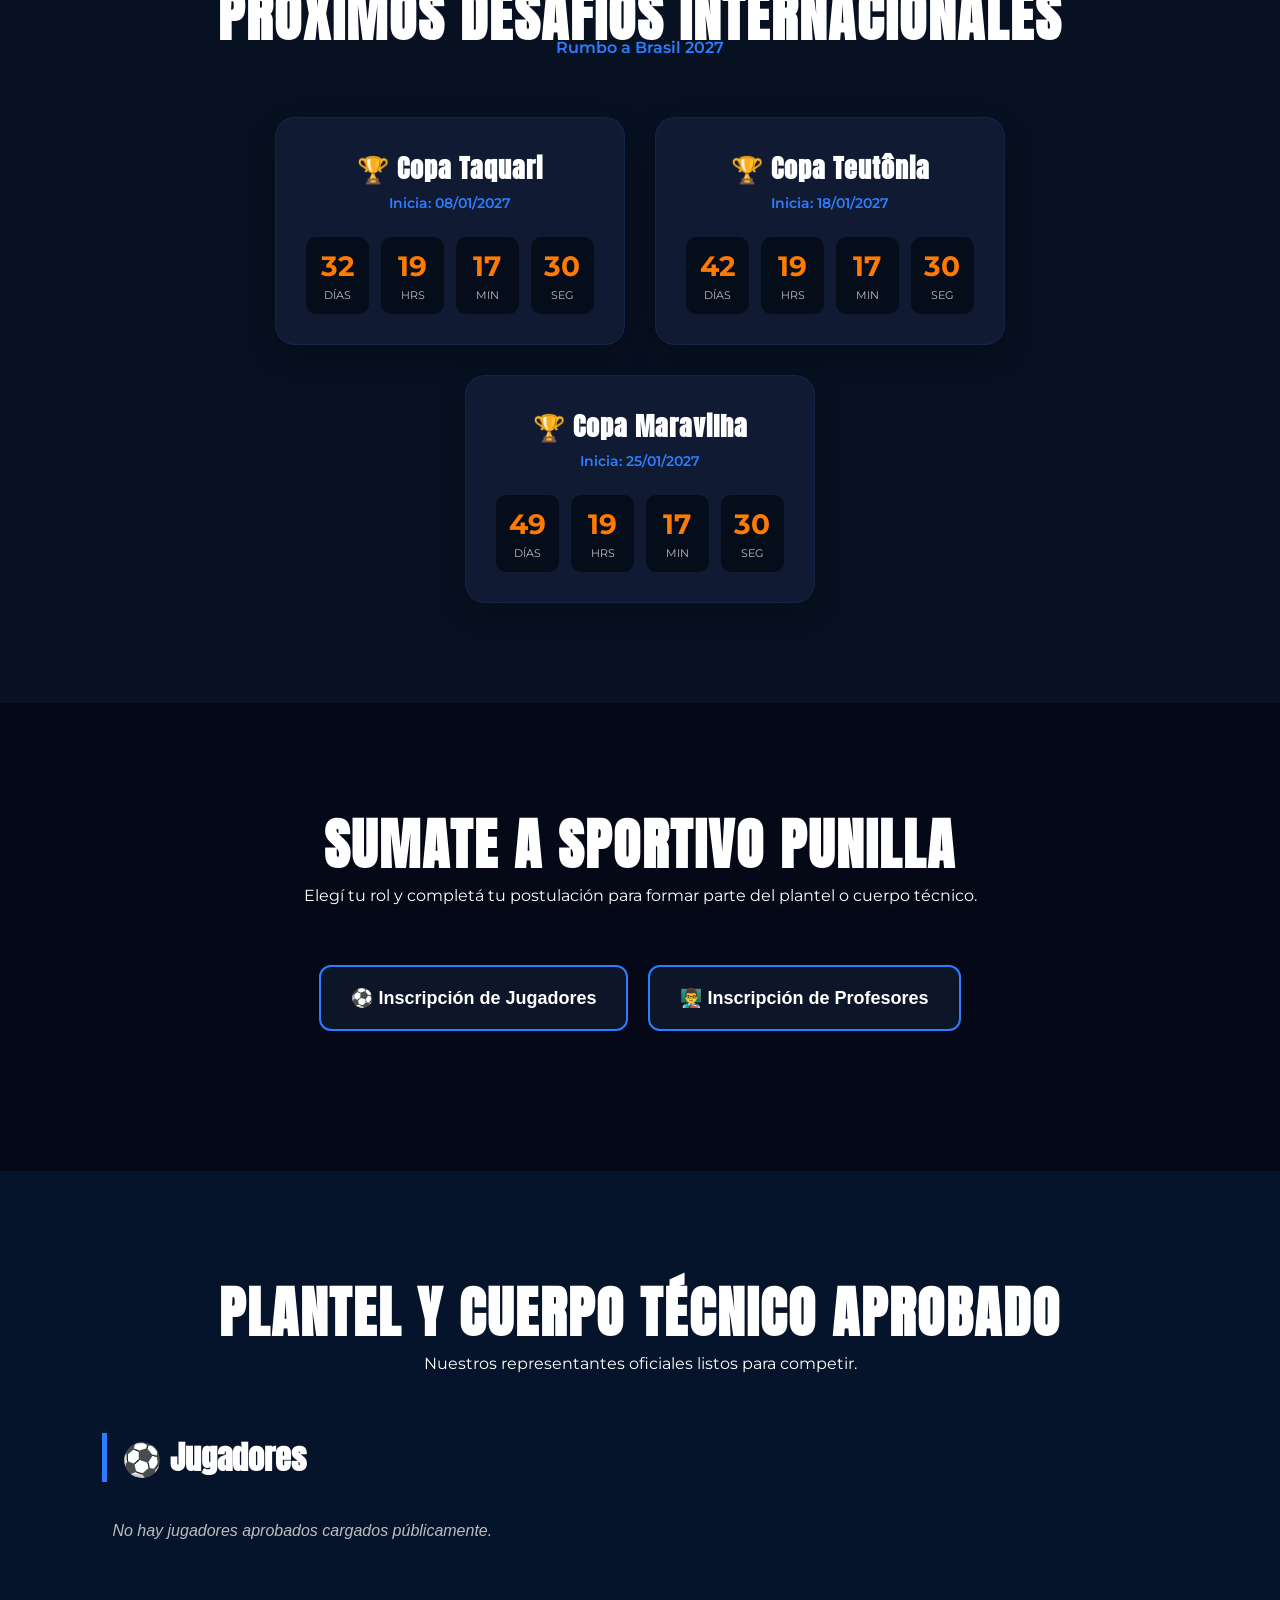
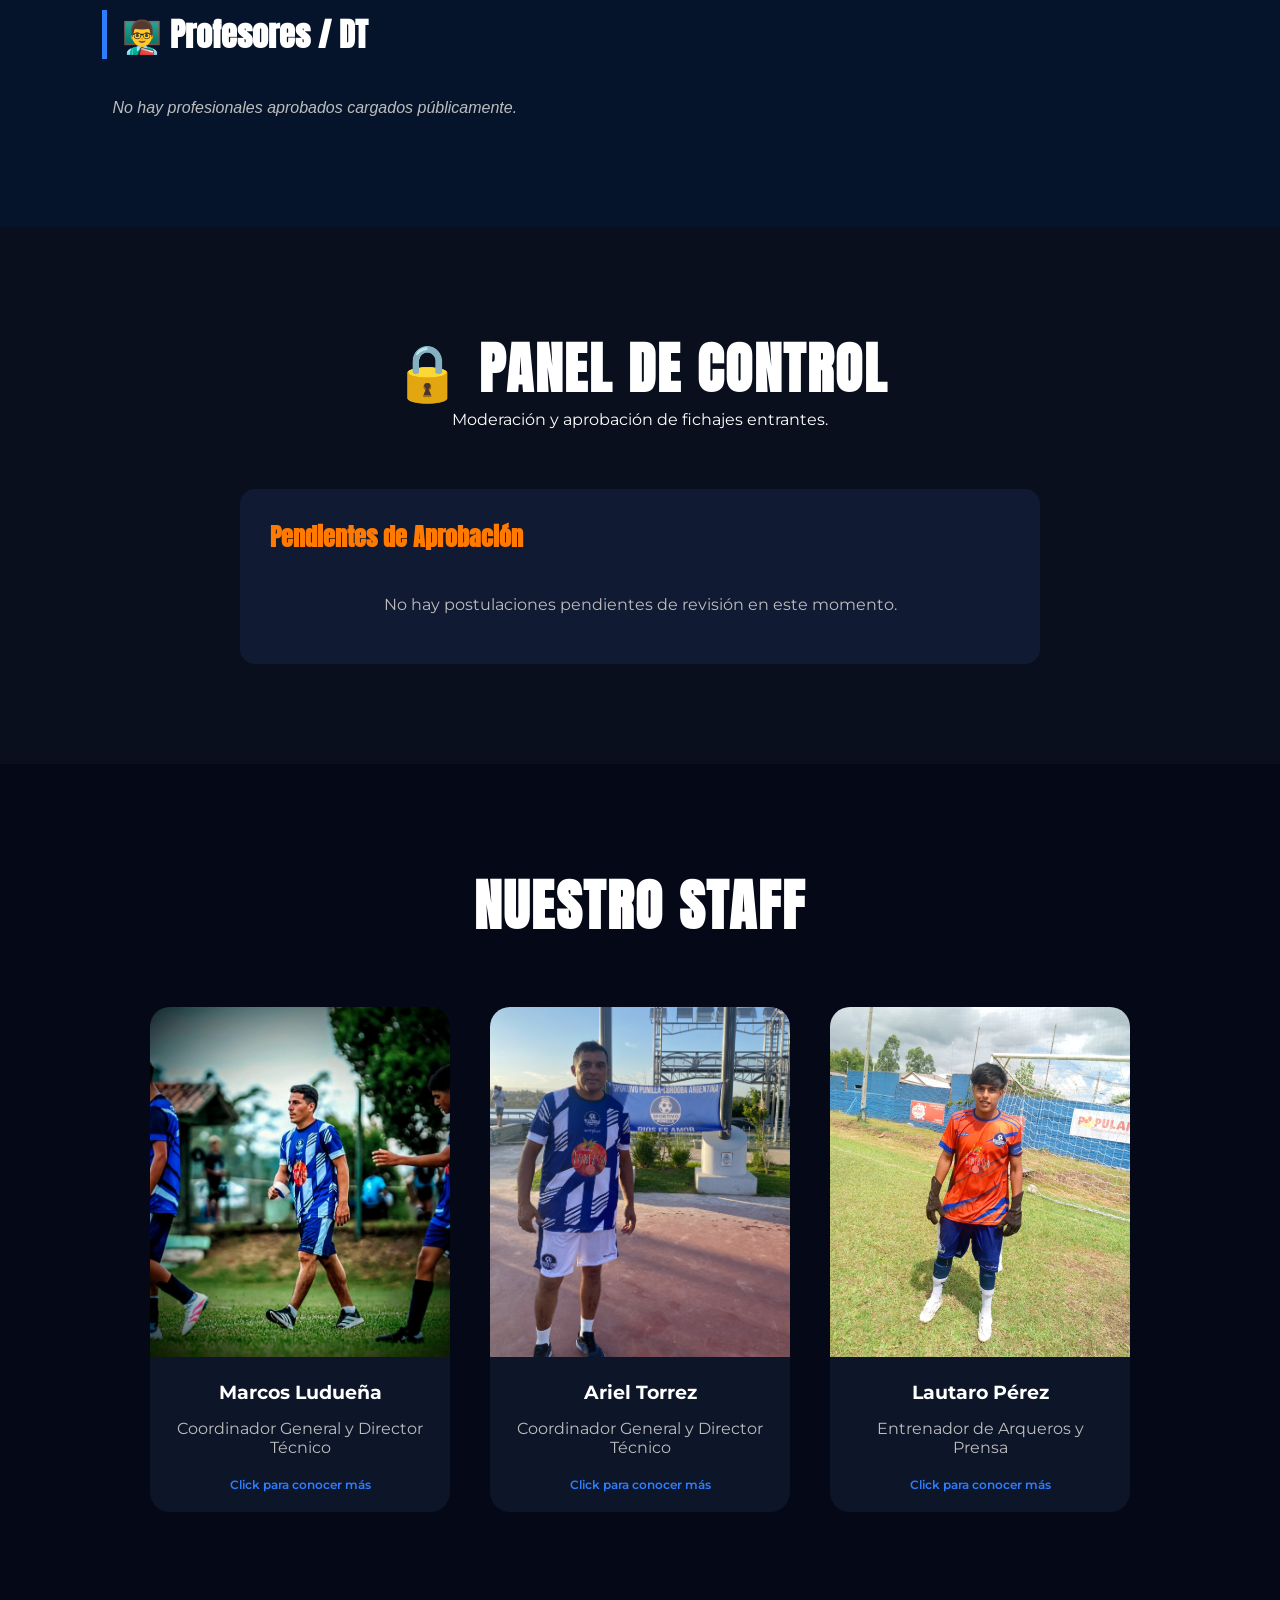
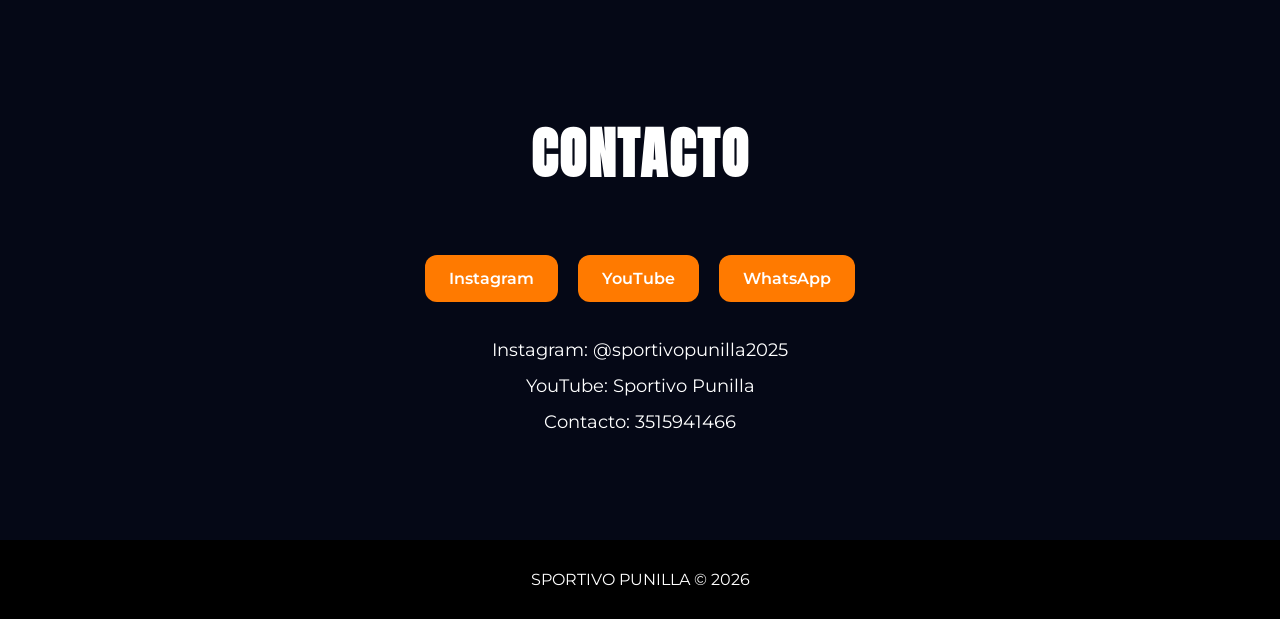
==== commit 17824327: "Actualizacion version 2.0 Sportivo Punilla" ====
--- a/index.html
+++ b/index.html
@@ -1,502 +1,329 @@
-```html
-<!-- index.html -->
 <!DOCTYPE html>
 <html lang="es">
-
 <head>
   <meta charset="UTF-8" />
   <meta name="viewport" content="width=device-width, initial-scale=1.0" />
-
-  <title>Sportivo Punilla</title>
-
+  <title>Sportivo Punilla - Plataforma Oficial</title>
   <link rel="stylesheet" href="style.css" />
-
   <!-- FUENTES -->
   <link rel="preconnect" href="https://fonts.googleapis.com">
-
   <link href="https://fonts.googleapis.com/css2?family=Anton&family=Montserrat:wght@300;400;600;700&display=swap" rel="stylesheet">
 </head>
-
 <body>
 
   <!-- NAVBAR -->
   <header class="navbar">
-
     <div class="logo">
       SPORTIVO <span>PUNILLA</span>
     </div>
-
     <nav>
       <a href="#inicio">Inicio</a>
       <a href="#nosotros">Nosotros</a>
-      <a href="#camino">camino</a>
-      <a href="#viaje">Viaje</a>
+      <a href="#camino">Camino</a>
+      <a href="#viaje">Torneos 2027</a>
+      <a href="#sumate">Sumate</a>
+      <a href="#perfiles">Perfiles</a>
       <a href="#staff">Staff</a>
-      <a href="#contacto">Contacto</a>
+      <a href="#admin-panel" class="admin-nav-link">Panel Admin</a>
     </nav>
-
   </header>
 
   <!-- HERO -->
   <section class="hero" id="inicio">
-
     <div class="overlay"></div>
-
     <img src="img/e2039e06-6f30-42f2-86fc-8fe83b220213 (1).JPG" class="watermark">
-
     <div class="hero-content">
-
-      <h1>
-        MÁS QUE FÚTBOL.<br>
-        UNA EXPERIENCIA<br>
-        PARA TODA LA VIDA.
-      </h1>
-
-      <p>
-        Competí en Brasil representando a Sportivo Punilla.
-      </p>
-
-      <a href="#nosotros" class="btn">
-        CONOCER MÁS
-      </a>
-
-    </div>
-
+      <h1>MÁS QUE FÚTBOL.<br>UNA EXPERIENCIA<br>PARA TODA LA VIDA.</h1>
+      <p>Competí en Brasil representando a Sportivo Punilla.</p>
+      <a href="#nosotros" class="btn">CONOCER MÁS</a>
+    </div>
   </section>
 
   <!-- NOSOTROS -->
   <section class="about" id="nosotros">
-
     <div class="section-title">
       <h2>¿QUÉ ES SPORTIVO PUNILLA?</h2>
     </div>
-
     <div class="about-container">
-
       <div class="about-text">
-
-        <p>
-          Sportivo Punilla es una selección formada por jugadores de distintas localidades que comparten una misma pasión: vivir el fútbol de una manera diferente.
-        </p>
-
-        <p>
-          Desde hace más de 6 años realizamos pruebas abiertas y viajes deportivos a distintos puntos de Brasil, brindando la posibilidad de competir, crecer y vivir experiencias inolvidables dentro y fuera de la cancha.
-        </p>
-
-        <p>
-          Creemos en la unión, el sacrificio, la pasión y la hermandad como pilares fundamentales de cada viaje.
-        </p>
-
-      </div>
-
+        <p>Sportivo Punilla es una selección formada por jugadores de distintas localidades que comparten una misma pasión: vivir el fútbol de una manera diferente.</p>
+        <p>Desde hace más de 6 años realizamos pruebas abiertas y viajes deportivos a distintos puntos de Brasil, brindando la posibilidad de competir, crecer y vivir experiencias inolvidables dentro y fuera de la cancha.</p>
+        <p>Creemos en la unión, el sacrificio, la pasión y la hermandad como pilares fundamentales de cada viaje.</p>
+      </div>
       <div class="about-image">
-        <img src="img/equipo.JPG">
-      </div>
-
-    </div>
-
-  </section>
-
-  <!-- VIAJE -->
+        <img src="img/equipo.JPG" alt="Equipo Sportivo Punilla">
+      </div>
+    </div>
+  </section>
+
+  <!-- CAMINO HACIA EL VIAJE -->
+  <section class="camino" id="camino">
+    <div class="camino-title">
+      <img src="img/e2039e06-6f30-42f2-86fc-8fe83b220213 (1).JPG" class="camino-escudo">
+      <div>
+        <h2>EL CAMINO HACIA EL VIAJE</h2>
+        <p>Donde se forja el equipo.</p>
+      </div>
+    </div>
+    <div class="categorias-box">Categorías 2009 a 2015</div>
+
+    <div class="camino-item">
+      <div class="icon">📢</div>
+      <div class="text">
+        <h3>Convocatoria y Selección</h3>
+        <ul>
+          <li>Llamado abierto vía redes sociales para talentos de toda la región.</li>
+          <li>Buscamos compromiso y nivel para vestir nuestra camiseta.</li>
+        </ul>
+      </div>
+    </div>
+
+    <div class="camino-item">
+      <div class="icon">⚽</div>
+      <div class="text">
+        <h3>Entrenamientos</h3>
+        <ul>
+          <li>Sesiones semanales y de fin de semana en los predios de Punilla.</li>
+          <li>Entrenamientos con foco en táctica y técnica.</li>
+        </ul>
+      </div>
+    </div>
+
+    <div class="camino-item">
+      <div class="icon">⚔️</div>
+      <div class="text">
+        <h3>Amistosos de Preparación</h3>
+        <p>Partidos de exigencia para medir el nivel, aceitar el juego colectivo y ganar ritmo de competencia internacional.</p>
+      </div>
+    </div>
+
+    <div class="camino-item">
+      <div class="icon">🏆</div>
+      <div class="text">
+        <h3>El Objetivo: Competir</h3>
+        <p>No vamos solo de paseo. El objetivo es representar a Punilla con orgullo y competir de igual a igual contra clubes locales.</p>
+      </div>
+    </div>
+  </section>
+
+  <!-- VIAJES Y CUENTAS REGRESIVAS -->
   <section class="countdown-section" id="viaje">
-
-    <!-- CAMINO HACIA EL VIAJE -->
-  <section class="camino" id="camino">
-
-      <div class="camino-title">
-
-        <img src="img/e2039e06-6f30-42f2-86fc-8fe83b220213 (1).JPG" class="camino-escudo">
-
-        <div>
-
-          <h2>
-            EL CAMINO HACIA EL VIAJE
-          </h2>
-
-          <p>
-            Donde se forja el equipo.
-          </p>
-
-        </div>
-
-      </div>
-
-      <div class="categorias-box">
-        Categorías 2009 a 2015
-      </div>
-
-      <!-- ITEM -->
-      <div class="camino-item">
-
-        <div class="icon">
-          📢
-        </div>
-
-        <div class="text">
-
-          <h3>
-            Convocatoria y Selección
-          </h3>
-
-          <ul>
-
-            <li>
-              Llamado abierto vía redes sociales para talentos de toda la región.
-            </li>
-
-            <li>
-              Buscamos compromiso y nivel para vestir nuestra camiseta.
-            </li>
-
-          </ul>
-
-        </div>
-
-      </div>
-
-      <!-- ITEM -->
-      <div class="camino-item">
-
-        <div class="icon">
-          ⚽
-        </div>
-
-        <div class="text">
-
-          <h3>
-            Entrenamientos
-          </h3>
-
-          <ul>
-
-            <li>
-              Sesiones semanales y de fin de semana en los predios de Punilla.
-            </li>
-
-            <li>
-              Entrenamientos con foco en táctica y técnica.
-            </li>
-
-          </ul>
-
-        </div>
-
-      </div>
-
-      <!-- ITEM -->
-      <div class="camino-item">
-
-        <div class="icon">
-          ⚔️
-        </div>
-
-        <div class="text">
-
-          <h3>
-            Amistosos de Preparación
-          </h3>
-
-          <p>
-            Partidos de exigencia para medir el nivel,
-            aceitar el juego colectivo y ganar ritmo
-            de competencia internacional.
-          </p>
-
-        </div>
-
-      </div>
-
-      <!-- ITEM -->
-      <div class="camino-item">
-
-        <div class="icon">
-          🏆
-        </div>
-
-        <div class="text">
-
-          <h3>
-            El Objetivo: Competir
-          </h3>
-
-          <p>
-            No vamos solo de paseo.
-            El objetivo es representar a Punilla con orgullo
-            y competir de igual a igual contra clubes locales.
-          </p>
-
-        </div>
-
-      </div>
-
-    
-
-    </section>
-
-    <!-- CONTADOR -->
-    <h2>
-      PRÓXIMO VIAJE A BRASIL
-    </h2>
-
-    <div class="countdown">
-
-      <div class="time-box">
-        <span id="days">00</span>
-        <p>Días</p>
-      </div>
-
-      <div class="time-box">
-        <span id="hours">00</span>
-        <p>Horas</p>
-      </div>
-
-      <div class="time-box">
-        <span id="minutes">00</span>
-        <p>Minutos</p>
-      </div>
-
-      <div class="time-box">
-        <span id="seconds">00</span>
-        <p>Segundos</p>
-      </div>
-
-    </div>
-
+    <div class="section-title">
+      <h2>PRÓXIMOS DESAFÍOS INTERNACIONALES</h2>
+      <p style="color:#2d7dff; font-weight:600; margin-top:-20px;">Rumbo a Brasil 2027</p>
+    </div>
+
+    <div class="copas-container">
+      <!-- COPA TAQUARI -->
+      <div class="copa-card" data-date="2027-01-08T00:00:00">
+        <h3>🏆 Copa Taquari</h3>
+        <span class="copa-fecha">Inicia: 08/01/2027</span>
+        <div class="timer-display">
+          <div class="t-box"><span class="days">00</span><p>Días</p></div>
+          <div class="t-box"><span class="hours">00</span><p>Hrs</p></div>
+          <div class="t-box"><span class="minutes">00</span><p>Min</p></div>
+          <div class="t-box"><span class="seconds">00</span><p>Seg</p></div>
+        </div>
+      </div>
+
+      <!-- COPA TEUTÔNIA -->
+      <div class="copa-card" data-date="2027-01-18T00:00:00">
+        <h3>🏆 Copa Teutônia</h3>
+        <span class="copa-fecha">Inicia: 18/01/2027</span>
+        <div class="timer-display">
+          <div class="t-box"><span class="days">00</span><p>Días</p></div>
+          <div class="t-box"><span class="hours">00</span><p>Hrs</p></div>
+          <div class="t-box"><span class="minutes">00</span><p>Min</p></div>
+          <div class="t-box"><span class="seconds">00</span><p>Seg</p></div>
+        </div>
+      </div>
+
+      <!-- COPA MARAVILHA -->
+      <div class="copa-card" data-date="2027-01-25T00:00:00">
+        <h3>🏆 Copa Maravilha</h3>
+        <span class="copa-fecha">Inicia: 25/01/2027</span>
+        <div class="timer-display">
+          <div class="t-box"><span class="days">00</span><p>Días</p></div>
+          <div class="t-box"><span class="hours">00</span><p>Hrs</p></div>
+          <div class="t-box"><span class="minutes">00</span><p>Min</p></div>
+          <div class="t-box"><span class="seconds">00</span><p>Seg</p></div>
+        </div>
+      </div>
+    </div>
+  </section>
+
+  <!-- SECCIÓN SUMATE (INSCRIPCIONES) -->
+  <section class="sumate-section" id="sumate">
+    <div class="section-title">
+      <h2>SUMATE A SPORTIVO PUNILLA</h2>
+      <p>Elegí tu rol y completá tu postulación para formar parte del plantel o cuerpo técnico.</p>
+    </div>
+
+    <div class="selector-botones">
+      <button class="btn-select" onclick="mostrarFormulario('jugador')">⚽ Inscripción de Jugadores</button>
+      <button class="btn-select" onclick="mostrarFormulario('profesor')">👨‍🏫 Inscripción de Profesores</button>
+    </div>
+
+    <!-- Formulario Jugadores -->
+    <div id="form-jugador" class="form-container-app hidden">
+      <h3>Formulario de Inscripción - Jugadores</h3>
+      <form id="f-jugadores" onsubmit="registrarPostulante(event, 'jugador')">
+        <div class="form-grid">
+          <div class="form-group"><label>Nombre y Apellido *</label><input type="text" id="j-nombre" required></div>
+          <div class="form-group"><label>Fecha de Nacimiento *</label><input type="date" id="j-nacimiento" required></div>
+          <div class="form-group"><label>Categoría *</label><input type="number" id="j-categoria" placeholder="Ej: 2012" required></div>
+          <div class="form-group"><label>DNI *</label><input type="text" id="j-dni" required></div>
+          <div class="form-group"><label>Ciudad *</label><input type="text" id="j-ciudad" required></div>
+          <div class="form-group"><label>Teléfono *</label><input type="tel" id="j-telefono" required></div>
+          <div class="form-group"><label>Club Actual *</label><input type="text" id="j-club-actual" required></div>
+          <div class="form-group"><label>Clubes Anteriores</label><input type="text" id="j-club-previo"></div>
+          <div class="form-group"><label>Posición *</label><input type="text" id="j-posicion" placeholder="Ej: Enganche, Central" required></div>
+          <div class="form-group"><label>Pie Hábil *</label><select id="j-pie"><option>Derecho</option><option>Izquierdo</option><option>Ambidiestro</option></select></div>
+          <div class="form-group"><label>Altura (cm)</label><input type="number" id="j-altura" placeholder="Ej: 165"></div>
+          <div class="form-group"><label>Instagram</label><input type="text" id="j-instagram" placeholder="@usuario"></div>
+          <div class="form-group"><label>Video Destacado (Link Opcional)</label><input type="url" id="j-video" placeholder="YouTube / Drive Link"></div>
+          <div class="form-group full-width"><label>Foto de Perfil *</label><input type="file" id="j-foto" accept="image/*" required></div>
+        </div>
+        <button type="submit" class="btn btn-submit">Enviar Postulación</button>
+      </form>
+    </div>
+
+    <!-- Formulario Profesores -->
+    <div id="form-profesor" class="form-container-app hidden">
+      <h3>Formulario de Inscripción - Profesores / DT</h3>
+      <form id="f-profesores" onsubmit="registrarPostulante(event, 'profesor')">
+        <div class="form-grid">
+          <div class="form-group"><label>Nombre y Apellido *</label><input type="text" id="p-nombre" required></div>
+          <div class="form-group"><label>Edad *</label><input type="number" id="p-edad" required></div>
+          <div class="form-group"><label>Ciudad *</label><input type="text" id="p-ciudad" required></div>
+          <div class="form-group"><label>Teléfono *</label><input type="tel" id="p-telefono" required></div>
+          <div class="form-group"><label>Correo Electrónico *</label><input type="email" id="p-correo" required></div>
+          <div class="form-group"><label>Club Actual *</label><input type="text" id="p-club" required></div>
+          <div class="form-group"><label>Clubes donde trabajó</label><input type="text" id="p-historial"></div>
+          <div class="form-group"><label>Categorías dirigidas</label><input type="text" id="p-categorias"></div>
+          <div class="form-group"><label>Cursos realizados</label><input type="text" id="p-cursos"></div>
+          <div class="form-group"><label>Licencias de Conducción / Conmebol</label><input type="text" id="p-licencias"></div>
+          <div class="form-group full-width"><label>Experiencia (Resumen)</label><textarea id="p-experiencia" rows="3"></textarea></div>
+          <div class="form-group"><label>Foto de Perfil *</label><input type="file" id="p-foto" accept="image/*" required></div>
+          <div class="form-group"><label>CV (Link Opcional a Drive/PDF)</label><input type="url" id="p-cv" placeholder="Enlace a tu CV digital"></div>
+        </div>
+        <button type="submit" class="btn btn-submit">Enviar Postulación</button>
+      </form>
+    </div>
+  </section>
+
+  <!-- VISTAS / PERFILES PÚBLICOS -->
+  <section class="perfiles-section" id="perfiles">
+    <div class="section-title">
+      <h2>PLANTEL Y CUERPO TÉCNICO APROBADO</h2>
+      <p>Nuestros representantes oficiales listos para competir.</p>
+    </div>
+
+    <h3 class="sub-titulo-perfil">⚽ Jugadores</h3>
+    <div class="grid-perfiles" id="contenedor-jugadores">
+      <!-- Tarjetas dinámicas vía JS -->
+      <p class="empty-msg">No hay jugadores aprobados cargados públicamente.</p>
+    </div>
+
+    <h3 class="sub-titulo-perfil" style="margin-top: 60px;">👨‍🏫 Profesores / DT</h3>
+    <div class="grid-perfiles" id="contenedor-profesores">
+      <!-- Tarjetas dinámicas vía JS -->
+      <p class="empty-msg">No hay profesionales aprobados cargados públicamente.</p>
+    </div>
+  </section>
+
+  <!-- PANEL DE APROBACIÓN (ADMIN INTERNO) -->
+  <section class="admin-panel" id="admin-panel">
+    <div class="section-title">
+      <h2>🔒 PANEL DE CONTROL</h2>
+      <p>Moderación y aprobación de fichajes entrantes.</p>
+    </div>
+    <div class="panel-box">
+      <h3>Pendientes de Aprobación</h3>
+      <div id="lista-pendientes">
+        <!-- Elementos de aprobación dinámicos -->
+        <p style="color:#bdbdbd; text-align: center; padding: 20px;">No hay postulaciones pendientes de revisión en este momento.</p>
+      </div>
+    </div>
   </section>
 
   <!-- STAFF -->
-  <!-- STAFF -->
-<section class="staff" id="staff">
-
-  <div class="section-title">
-    <h2>NUESTRO STAFF</h2>
+  <section class="staff" id="staff">
+    <div class="section-title">
+      <h2>NUESTRO STAFF</h2>
+    </div>
+    <div class="staff-container">
+      <div class="card clickable-card" onclick="openModalm()">
+        <img src="img/marcos.jpg" alt="Marcos">
+        <h3>Marcos Ludueña</h3>
+        <p>Coordinador General y Director Técnico</p>
+        <span class="click-text">Click para conocer más</span>
+      </div>
+      <div class="card clickable-card" onclick="openModala()">
+        <img src="img/ariel.jpg" alt="Ariel">
+        <h3>Ariel Torrez</h3>
+        <p>Coordinador General y Director Técnico</p>
+        <span class="click-text">Click para conocer más</span>
+      </div>
+      <div class="card clickable-card" onclick="openModall()">
+        <img src="img/lautaro.jpg" alt="Lautaro">
+        <h3>Lautaro Pérez</h3>
+        <p>Entrenador de Arqueros y Prensa</p>
+        <span class="click-text">Click para conocer más</span>
+      </div>
+    </div>
+  </section>
+
+  <!-- CONTACTO -->
+  <section class="contact" id="contacto">
+    <div class="section-title">
+      <h2>CONTACTO</h2>
+    </div>
+    <div class="contact-container">
+      <a href="https://instagram.com/sportivopunilla2025" target="_blank">Instagram</a>
+      <a href="https://youtube.com/@sportivopunilla" target="_blank">YouTube</a>
+      <a href="https://wa.me/543515941466" target="_blank">WhatsApp</a>
+    </div>
+    <div class="contact-info">
+      <p>Instagram: @sportivopunilla2025</p>
+      <p>YouTube: Sportivo Punilla</p>
+      <p>Contacto: 3515941466</p>
+    </div>
+  </section>
+
+  <!-- FOOTER -->
+  <footer>
+    <p>SPORTIVO PUNILLA © 2026</p>
+  </footer>
+
+  <!-- MODALES DE STAFF -->
+  <div class="modal" id="lautaroModal">
+    <div class="modal-content">
+      <span class="close" onclick="closeModall()">&times;</span>
+      <img src="img/lautaro.jpg" class="modal-img">
+      <h2>Lautaro Pérez</h2>
+      <p>Hola mi nombre es Lautaro Rodrigo Agustin Perez. Tengo 17 años y nací el 1ero de julio del 2008. Soy actual jugador del Club Atlético Carlos Paz y estoy cursando mi último año de secundaria... Actualmente también estoy realizando un curso de entrenador de arqueros.</p>
+    </div>
   </div>
 
-  <div class="staff-container">
-
-    <!-- MARCOS -->
-    <div class="card clickable-card" onclick="openModalm()">
-
-      <img src="img/marcos.jpg">
-
-      <h3>Marcos Ludueña</h3>
-
-      <p>
-        Coordinador General y Director Técnico
-      </p>
-
-      <span class="click-text">
-        Click para conocer más
-      </span>
-
-    </div>
-
-    <!-- ARIEL -->
-    <div class="card clickable-card" onclick="openModala()">
-
-      <img src="img/ariel.jpg">
-
-      <h3>Ariel Torrez</h3>
-
-      <p>
-        Coordinador General y Director Técnico
-      </p>
-
-      <span class="click-text">
-        Click para conocer más
-      </span>
-
-    </div>
-
-    <!-- LAUTARO -->
-    <div class="card clickable-card" onclick="openModall()">
-
-      <img src="img/lautaro.jpg">
-
-      <h3>Lautaro Pérez</h3>
-
-      <p>
-        Entrenador de Arqueros y Prensa
-      </p>
-
-      <span class="click-text">
-        Click para conocer más
-      </span>
-
-    </div>
-
+  <div class="modal" id="marcosModal">
+    <div class="modal-content">
+      <span class="close" onclick="closeModalm()">&times;</span>
+      <img src="img/marcos.jpg" class="modal-img">
+      <h2>Marcos Ludueña</h2>
+      <p>Mi nombre es Marcos Emanuel Ludueña, nacido el 28/06/1997 en Córdoba Capital... Soy Profesor de Educación Física, recibido en 2022. En cuanto a los viajes, llevo 6 años viviendo esta hermosa experiencia, forjando lo que hoy es Sportivo Punilla.</p>
+    </div>
   </div>
 
-</section>
-
-<!-- CONTACTO -->
-<section class="contact" id="contacto">
-
-  <div class="section-title">
-    <h2>CONTACTO</h2>
+  <div class="modal" id="arielModal">
+    <div class="modal-content">
+      <span class="close" onclick="closeModala()">&times;</span>
+      <img src="img/ariel.jpg" class="modal-img">
+      <h2>Ariel Torrez</h2>
+      <p>Coordinador General y Director Técnico de Sportivo Punilla. Formando jugadores y acompañando procesos deportivos desde hace años, siendo parte fundamental del proyecto. Compromiso, disciplina y pasión.</p>
+    </div>
   </div>
 
-  <div class="contact-container">
-
-    <a href="https://instagram.com/sportivopunilla2025" target="_blank">
-      Instagram
-    </a>
-
-    <a href="https://youtube.com/@sportivopunilla" target="_blank">
-      YouTube
-    </a>
-
-    <a href="https://wa.me/543515941466" target="_blank">
-      WhatsApp
-    </a>
-
-  </div>
-
-  <div class="contact-info">
-
-    <p>
-      Instagram:
-      @sportivopunilla2025
-    </p>
-
-    <p>
-      YouTube:
-      Sportivo Punilla
-    </p>
-
-    <p>
-      Contacto:
-      3515941466
-    </p>
-
-  </div>
-
-</section>
-
-<!-- FOOTER -->
-<footer>
-
-  <p>
-    SPORTIVO PUNILLA © 2026
-  </p>
-
-</footer>
-
-<!-- ========================= -->
-<!-- MODAL LAUTARO -->
-<!-- ========================= -->
-
-<div class="modal" id="lautaroModal">
-
-  <div class="modal-content">
-
-    <span class="close" onclick="closeModall()">
-      &times;
-    </span>
-
-    <img src="img/lautaro.jpg" class="modal-img">
-
-    <h2>
-      Lautaro Pérez
-    </h2>
-
-    <p>
-      Hola mi nombre es Lautaro Rodrigo Agustin Perez.
-      Tengo 17 años y nací el 1ero de julio del 2008.
-
-      Soy actual jugador del Club Atlético Carlos Paz
-      y estoy cursando mi último año de secundaria,
-      donde tuve la especialidad de robótica.
-
-      Actualmente también estoy realizando un curso
-      de entrenador de arqueros.
-
-      Fui parte de Sportivo anteriormente desde la
-      perspectiva de un jugador, y puedo decir que
-      realmente es una experiencia que vale la pena vivir.
-    </p>
-
-  </div>
-
-</div>
-
-<!-- ========================= -->
-<!-- MODAL MARCOS -->
-<!-- ========================= -->
-
-<div class="modal" id="marcosModal">
-
-  <div class="modal-content">
-
-    <span class="close" onclick="closeModalm()">
-      &times;
-    </span>
-
-    <img src="img/marcos.jpg" class="modal-img">
-
-    <h2>
-      Marcos Ludueña
-    </h2>
-
-    <p>
-      Mi nombre es Marcos Emanuel Ludueña,
-      nacido el 28/06/1997 en Córdoba Capital,
-      actualmente viviendo en Villa San Nicolás, Malagueño.
-
-      Soy Profesor de Educación Física,
-      recibido en 2022 y además he realizado
-      distintos cursos de preparación física y entrenamiento.
-
-      Tengo experiencia hace más de 10 años trabajando
-      en escuelas de fútbol y clubes de Liga Cordobesa.
-
-      En cuanto a los viajes, llevo 6 años viviendo
-      esta hermosa experiencia, los primeros laborando
-      como DT y PF, y hace algunos años siendo coordinador
-      y forjando lo que hoy es Sportivo Punilla.
-    </p>
-
-  </div>
-
-</div>
-
-<!-- ========================= -->
-<!-- MODAL ARIEL -->
-<!-- ========================= -->
-
-<div class="modal" id="arielModal">
-
-  <div class="modal-content">
-
-    <span class="close" onclick="closeModala()">
-      &times;
-    </span>
-
-    <img src="img/ariel.jpg" class="modal-img">
-
-    <h2>
-      Ariel Torrez
-    </h2>
-
-    <p>
-      Coordinador General y Director Técnico
-      de Sportivo Punilla.
-
-      Formando jugadores y acompañando procesos
-      deportivos desde hace años, siendo parte
-      fundamental del crecimiento del proyecto.
-
-      Compromiso, disciplina y pasión por el fútbol
-      son algunos de los valores que transmite
-      dentro y fuera de la cancha.
-    </p>
-
-  </div>
-
-</div>
-
-<!-- SCRIPT -->
-<script src="script.js"></script>
-
+  <script src="script.js"></script>
 </body>
 </html>
--- a/style.css
+++ b/style.css
@@ -1,5 +1,3 @@
-/* style.css */
-
 *{
   margin:0;
   padding:0;
@@ -17,21 +15,16 @@
 }
 
 /* NAVBAR */
-
 .navbar{
   width:100%;
   position:fixed;
   top:0;
   left:0;
-
   padding:20px 8%;
-
   display:flex;
   justify-content:space-between;
   align-items:center;
-
   z-index:1000;
-
   background:rgba(0,0,0,0.4);
   backdrop-filter:blur(8px);
 }
@@ -48,7 +41,8 @@
 
 nav{
   display:flex;
-  gap:30px;
+  gap:25px;
+  align-items: center;
 }
 
 nav a{
@@ -56,112 +50,96 @@
   text-decoration:none;
   font-weight:600;
   transition:0.3s;
+  font-size: 14px;
 }
 
 nav a:hover{
   color:#2d7dff;
 }
 
+.admin-nav-link {
+  background: rgba(45, 125, 255, 0.2);
+  padding: 6px 12px;
+  border-radius: 6px;
+  border: 1px solid #2d7dff;
+}
+
 /* HERO */
-
 .hero{
   position:relative;
-
   width:100%;
   height:100vh;
-
   display:flex;
   justify-content:center;
   align-items:center;
-
   overflow:hidden;
-
-  background:
-  linear-gradient(rgba(0,0,0,0.7), rgba(0,0,0,0.8)),
-  url("img/fondo.jpg");
-
+  background: linear-gradient(rgba(0,0,0,0.7), rgba(0,0,0,0.8)), url("img/fondo.jpg");
   background-size:cover;
   background-position:center;
 }
 
 .watermark{
   position:absolute;
-
   width:700px;
-
   opacity:0.06;
-
   z-index:1;
 }
 
 .hero-content{
   position:relative;
   z-index:2;
-
   text-align:center;
 }
 
 .hero-content h1{
   font-family:'Anton', sans-serif;
-
   font-size:85px;
-
   line-height:1;
-
   letter-spacing:3px;
-
   margin-bottom:20px;
 }
 
 .hero-content p{
   font-size:22px;
-
   margin-bottom:40px;
-
   color:#d1d1d1;
 }
 
 .btn{
   display:inline-block;
-
   padding:16px 40px;
-
   background:#2d7dff;
-
   color:white;
-
   text-decoration:none;
-
   border-radius:8px;
-
   font-weight:700;
-
   transition:0.3s;
+  border: none;
+  cursor: pointer;
 }
 
 .btn:hover{
   transform:translateY(-3px);
+  box-shadow: 0 5px 15px rgba(45,125,255,0.4);
 }
 
 /* SECCIONES */
-
 section{
-  padding:120px 8%;
+  padding:100px 8%;
 }
 
 .section-title{
   text-align:center;
-  margin-bottom:70px;
+  margin-bottom:60px;
 }
 
 .section-title h2{
   font-family:'Anton', sans-serif;
-  font-size:60px;
+  font-size:55px;
   letter-spacing:2px;
 }
 
 /* ABOUT */
-
 .about-container{
   display:flex;
   align-items:center;
@@ -187,43 +165,347 @@
   border-radius:20px;
 }
 
-/* CONTADOR */
-
+/* CUENTAS REGRESIVAS (TRIPLES V2.0) */
 .countdown-section{
-  text-align:center;
   background:#081122;
 }
 
-.countdown{
-  margin-top:50px;
-
+.copas-container {
+  display: flex;
+  justify-content: center;
+  gap: 30px;
+  flex-wrap: wrap;
+  margin-top: 40px;
+}
+
+.copa-card {
+  background: #101b33;
+  padding: 30px;
+  border-radius: 20px;
+  width: 350px;
+  text-align: center;
+  border: 1px solid rgba(45, 125, 255, 0.1);
+  box-shadow: 0 10px 30px rgba(0,0,0,0.3);
+}
+
+.copa-card h3 {
+  font-family: 'Anton', sans-serif;
+  font-size: 26px;
+  letter-spacing: 1px;
+  margin-bottom: 5px;
+}
+
+.copa-fecha {
+  font-size: 14px;
+  color: #2d7dff;
+  font-weight: 600;
+}
+
+.timer-display {
+  display: flex;
+  justify-content: space-between;
+  margin-top: 25px;
+}
+
+.t-box {
+  background: #060d1a;
+  padding: 12px 5px;
+  border-radius: 10px;
+  width: 22%;
+}
+
+.t-box span {
+  font-size: 28px;
+  font-weight: 700;
+  color: #ff7a00;
+}
+
+.t-box p {
+  font-size: 11px;
+  color: #bdbdbd;
+  margin-top: 5px;
+  text-transform: uppercase;
+}
+
+/* SECCION INSCRIPCIONES (SUMATE) */
+.sumate-section {
+  background: #050816;
+}
+
+.selector-botones {
+  display: flex;
+  justify-content: center;
+  gap: 20px;
+  margin-bottom: 40px;
+}
+
+.btn-select {
+  padding: 20px 30px;
+  background: #0d1529;
+  border: 2px solid #2d7dff;
+  color: white;
+  font-size: 18px;
+  font-weight: 700;
+  border-radius: 12px;
+  cursor: pointer;
+  transition: 0.3s;
+}
+
+.btn-select:hover {
+  background: #2d7dff;
+  transform: translateY(-3px);
+}
+
+.form-container-app {
+  background: #0d1529;
+  padding: 40px;
+  border-radius: 20px;
+  max-width: 900px;
+  margin: 0 auto;
+  border: 1px solid rgba(255,255,255,0.05);
+}
+
+.form-container-app h3 {
+  font-family: 'Anton', sans-serif;
+  font-size: 28px;
+  margin-bottom: 30px;
+  color: #2d7dff;
+  text-align: center;
+}
+
+.form-grid {
+  display: grid;
+  grid-template-columns: 1fr 1fr;
+  gap: 20px;
+}
+
+.form-group {
+  display: flex;
+  flex-direction: column;
+  gap: 8px;
+}
+
+.form-group.full-width {
+  grid-column: span 2;
+}
+
+.form-group label {
+  font-size: 14px;
+  font-weight: 600;
+  color: #bdbdbd;
+}
+
+.form-group input, .form-group select, .form-group textarea {
+  padding: 12px;
+  background: #16223f;
+  border: 1px solid rgba(255,255,255,0.1);
+  border-radius: 8px;
+  color: white;
+  font-family: inherit;
+  font-size: 15px;
+}
+
+.form-group input:focus, .form-group select:focus, .form-group textarea:focus {
+  outline: none;
+  border-color: #2d7dff;
+}
+
+.btn-submit {
+  margin-top: 30px;
+  width: 100%;
+}
+
+.hidden {
+  display: none !important;
+}
+
+/* PERFILES PUBLICOS */
+.perfiles-section {
+  background: #06142b;
+}
+
+.sub-titulo-perfil {
+  font-family: 'Anton', sans-serif;
+  font-size: 32px;
+  border-left: 5px solid #2d7dff;
+  padding-left: 15px;
+  margin-bottom: 30px;
+}
+
+.grid-perfiles {
+  display: flex;
+  gap: 25px;
+  flex-wrap: wrap;
+  justify-content: flex-start;
+}
+
+.p-card {
+  width: 270px;
+  background: #0d1529;
+  border-radius: 15px;
+  overflow: hidden;
+  border: 1px solid rgba(255,255,255,0.05);
+}
+
+.p-card-img {
+  width: 100%;
+  height: 280px;
+  object-fit: cover;
+}
+
+.p-card-body {
+  padding: 20px;
+}
+
+.p-card-body h4 {
+  font-size: 18px;
+  font-weight: 700;
+  margin-bottom: 8px;
+}
+
+.p-card-body p {
+  font-size: 14px;
+  color: #bdbdbd;
+  margin-bottom: 6px;
+}
+
+.p-card-body strong {
+  color: #2d7dff;
+}
+
+.empty-msg {
+  color: #bdbdbd;
+  font-style: italic;
+  padding: 10px;
+}
+
+/* PANEL ADMIN */
+.admin-panel {
+  background: #090f1d;
+}
+
+.panel-box {
+  max-width: 800px;
+  margin: 0 auto;
+  background: #101b33;
+  border-radius: 15px;
+  padding: 30px;
+}
+
+.panel-box h3 {
+  font-family: 'Anton', sans-serif;
+  font-size: 24px;
+  margin-bottom: 20px;
+  color: #ff7a00;
+}
+
+.pendiente-item {
+  display: flex;
+  justify-content: space-between;
+  align-items: center;
+  background: #060d1a;
+  padding: 15px 20px;
+  border-radius: 10px;
+  margin-bottom: 12px;
+}
+
+.pendiente-info h4 {
+  font-size: 16px;
+}
+
+.pendiente-info p {
+  font-size: 13px;
+  color: #bdbdbd;
+}
+
+.panel-actions {
+  display: flex;
+  gap: 10px;
+}
+
+.btn-action {
+  padding: 8px 14px;
+  border: none;
+  border-radius: 6px;
+  font-weight: 600;
+  cursor: pointer;
+  transition: 0.2s;
+}
+
+.btn-approve { background: #2ecc71; color: white; }
+.btn-reject { background: #e74c3c; color: white; }
+.btn-action:hover { opacity: 0.8; }
+
+/* CAMINO */
+.camino{
+  padding:100px 8%;
+  background:#06142b;
+}
+
+.camino-title{
   display:flex;
-  justify-content:center;
+  align-items:center;
   gap:30px;
-}
-
-.time-box{
-  background:#101b33;
-
-  padding:35px;
-
-  border-radius:20px;
-
-  width:170px;
-}
-
-.time-box span{
+  margin-bottom:40px;
+}
+
+.camino-escudo{
+  width:120px;
+}
+
+.camino-title h2{
+  font-size:70px;
+  line-height:1;
+  color:white;
+  font-family:'Anton', sans-serif;
+}
+
+.camino-title p{
+  color:#4b8fff;
+  font-size:30px;
+  margin-top:10px;
+}
+
+.categorias-box{
+  display:inline-block;
+  padding:15px 25px;
+  border:2px solid #2d7dff;
+  border-radius:12px;
+  margin-bottom:60px;
+  color:#7eb1ff;
+  font-weight:700;
+}
+
+.camino-item{
+  display:flex;
+  gap:40px;
+  margin-bottom:60px;
+  border-bottom:1px solid rgba(255,255,255,0.1);
+  padding-bottom:40px;
+}
+
+.icon{
   font-size:60px;
-  font-weight:700;
-  color:#2d7dff;
-}
-
-.time-box p{
-  margin-top:10px;
-}
-
-/* STAFF */
-
+}
+
+.text h3{
+  font-size:40px;
+  margin-bottom:15px;
+  color:white;
+  font-family:'Anton', sans-serif;
+}
+
+.text p, .text li{
+  color:#d6d6d6;
+  line-height:1.8;
+  font-size:20px;
+}
+
+.text ul{
+  padding-left:20px;
+}
+
+/* STAFF ORIGINAL */
 .staff-container{
   display:flex;
   justify-content:center;
@@ -233,13 +515,9 @@
 
 .card{
   width:300px;
-
   background:#0d1529;
-
   border-radius:20px;
-
   overflow:hidden;
-
   transition:0.3s;
 }
 
@@ -260,42 +538,107 @@
 
 .card p{
   text-align:center;
-  margin:15px 20px 30px;
+  margin:15px 20px 20px;
   color:#bdbdbd;
 }
 
-/* CONTACTO */
-
-.contact{
-  background:#081122;
-}
-
-.contact-container{
-  display:flex;
+.click-text {
+  display: block;
+  text-align: center;
+  font-size: 12px;
+  color: #2d7dff;
+  margin-bottom: 20px;
+  font-weight: 600;
+}
+
+/* CONTACTO RESPONSIVE */
+.contact-container {
+  display: flex;
+  justify-content: center;
+  align-items: center;
+  gap: 20px;
+  flex-wrap: wrap;
+  margin-top: 30px;
+}
+
+.contact-container a {
+  text-decoration: none;
+  background: #ff7a00;
+  color: white;
+  padding: 14px 24px;
+  border-radius: 12px;
+  font-weight: 600;
+  transition: 0.3s;
+}
+
+.contact-container a:hover {
+  transform: scale(1.05);
+}
+
+.contact-info {
+  text-align: center;
+  margin-top: 30px;
+  line-height: 2;
+  font-size: 18px;
+}
+
+/* MODALES */
+.modal{
+  display:none;
+  position:fixed;
+  z-index:9999;
+  left:0;
+  top:0;
+  width:100%;
+  height:100%;
+  background:rgba(0,0,0,0.85);
   justify-content:center;
-  gap:30px;
-}
-
-.contact-container a{
-  padding:18px 35px;
-
-  border:2px solid #2d7dff;
-
-  border-radius:10px;
-
-  color:white;
-
-  text-decoration:none;
-
-  transition:0.3s;
-}
-
-.contact-container a:hover{
-  background:#2d7dff;
+  align-items:center;
+  padding:20px;
+}
+
+.modal-content{
+  background:#0b1630;
+  max-width:700px;
+  width:100%;
+  border-radius:20px;
+  padding:40px;
+  text-align:center;
+  position:relative;
+}
+
+.modal-img{
+  width:220px;
+  height:220px;
+  object-fit:cover;
+  border-radius:50%;
+  border:4px solid #2d7dff;
+}
+
+.modal-content h2{
+  margin-top:20px;
+  margin-bottom:20px;
+  font-size:38px;
+}
+
+.modal-content p{
+  line-height:1.8;
+  color:#d1d1d1;
+}
+
+.close{
+  position:absolute;
+  right:25px;
+  top:20px;
+  font-size:40px;
+  cursor:pointer;
+}
+
+.clickable-card{
+  cursor:pointer;
 }
 
 /* FOOTER */
-
 footer{
   text-align:center;
   padding:30px;
@@ -303,260 +646,26 @@
 }
 
 /* RESPONSIVE */
-
 @media(max-width:1000px){
-
-  .hero-content h1{
-    font-size:60px;
-  }
-
-  .about-container{
-    flex-direction:column;
-  }
-
-  .countdown{
-    flex-wrap:wrap;
-  }
-
+  .hero-content h1{ font-size:60px; }
+  .about-container{ flex-direction:column; }
+  .form-grid { grid-template-columns: 1fr; }
+  .form-group.full-width { grid-column: span 1; }
+}
+
+@media(max-width:768px){
+  .contact-container { flex-direction: column; gap: 15px; }
+  .contact-container a { width: 80%; text-align: center; }
+  .contact-info { font-size: 16px; padding: 0 20px; }
+  .camino-title{ flex-direction:column; text-align:center; }
+  .camino-title h2{ font-size:45px; }
+  .camino-item{ flex-direction:column; }
+  .text h3{ font-size:30px; }
 }
 
 @media(max-width:700px){
-
-  nav{
-    display:none;
-  }
-
-  .hero-content h1{
-    font-size:42px;
-  }
-
-  .section-title h2{
-    font-size:40px;
-  }
-
-  .time-box{
-    width:130px;
-    padding:25px;
-  }
-
-}
-/* CLICKABLE CARD */
-
-.clickable-card{
-  cursor:pointer;
-}
-
-/* MODAL */
-
-.modal{
-  display:none;
-
-  position:fixed;
-
-  z-index:9999;
-
-  left:0;
-  top:0;
-
-  width:100%;
-  height:100%;
-
-  background:rgba(0,0,0,0.85);
-
-  justify-content:center;
-  align-items:center;
-
-  padding:20px;
-}
-
-.modal-content{
-  background:#0b1630;
-
-  max-width:700px;
-  width:100%;
-
-  border-radius:20px;
-
-  padding:40px;
-
-  text-align:center;
-
-  position:relative;
-}
-
-.modal-img{
-  width:220px;
-  height:220px;
-
-  object-fit:cover;
-
-  border-radius:50%;
-
-  border:4px solid #2d7dff;
-}
-
-.modal-content h2{
-  margin-top:20px;
-  margin-bottom:20px;
-
-  font-size:38px;
-}
-
-.modal-content p{
-  line-height:1.8;
-  color:#d1d1d1;
-}
-
-.close{
-  position:absolute;
-
-  right:25px;
-  top:20px;
-
-  font-size:40px;
-
-  cursor:pointer;
-}
-/* CAMINO */
-
-.camino{
-  padding:100px 8%;
-  background:#06142b;
-}
-
-.camino-title{
-  display:flex;
-  align-items:center;
-  gap:30px;
-
-  margin-bottom:40px;
-}
-
-.camino-escudo{
-  width:120px;
-}
-
-.camino-title h2{
-  font-size:70px;
-  line-height:1;
-
-  color:white;
-
-  font-family:'Anton', sans-serif;
-}
-
-.camino-title p{
-  color:#4b8fff;
-
-  font-size:30px;
-
-  margin-top:10px;
-}
-
-.categorias-box{
-  display:inline-block;
-
-  padding:15px 25px;
-
-  border:2px solid #2d7dff;
-
-  border-radius:12px;
-
-  margin-bottom:60px;
-
-  color:#7eb1ff;
-
-  font-weight:700;
-}
-
-.camino-item{
-  display:flex;
-
-  gap:40px;
-
-  margin-bottom:60px;
-
-  border-bottom:1px solid rgba(255,255,255,0.1);
-
-  padding-bottom:40px;
-}
-
-.icon{
-  font-size:60px;
-}
-
-.text h3{
-  font-size:40px;
-
-  margin-bottom:15px;
-
-  color:white;
-
-  font-family:'Anton', sans-serif;
-}
-
-.text p,
-.text li{
-  color:#d6d6d6;
-
-  line-height:1.8;
-
-  font-size:20px;
-}
-
-.text ul{
-  padding-left:20px;
-}
-
-.staff-box{
-  border:2px solid #2d7dff;
-
-  border-radius:20px;
-
-  padding:30px;
-
-  margin-top:80px;
-}
-
-.staff-box h3{
-  font-size:40px;
-
-  margin-bottom:30px;
-
-  font-family:'Anton', sans-serif;
-}
-
-.staff-line{
-  display:flex;
-
-  justify-content:space-between;
-
-  gap:40px;
-
-  flex-wrap:wrap;
-
-  color:#d8d8d8;
-}
-
-/* RESPONSIVE */
-
-@media(max-width:768px){
-
-  .camino-title{
-    flex-direction:column;
-    text-align:center;
-  }
-
-  .camino-title h2{
-    font-size:45px;
-  }
-
-  .camino-item{
-    flex-direction:column;
-  }
-
-  .text h3{
-    font-size:30px;
-  }
-
+  nav{ display:none; }
+  .hero-content h1{ font-size:42px; }
+  .section-title h2{ font-size:40px; }
+  .selector-botones { flex-direction: column; }
 }
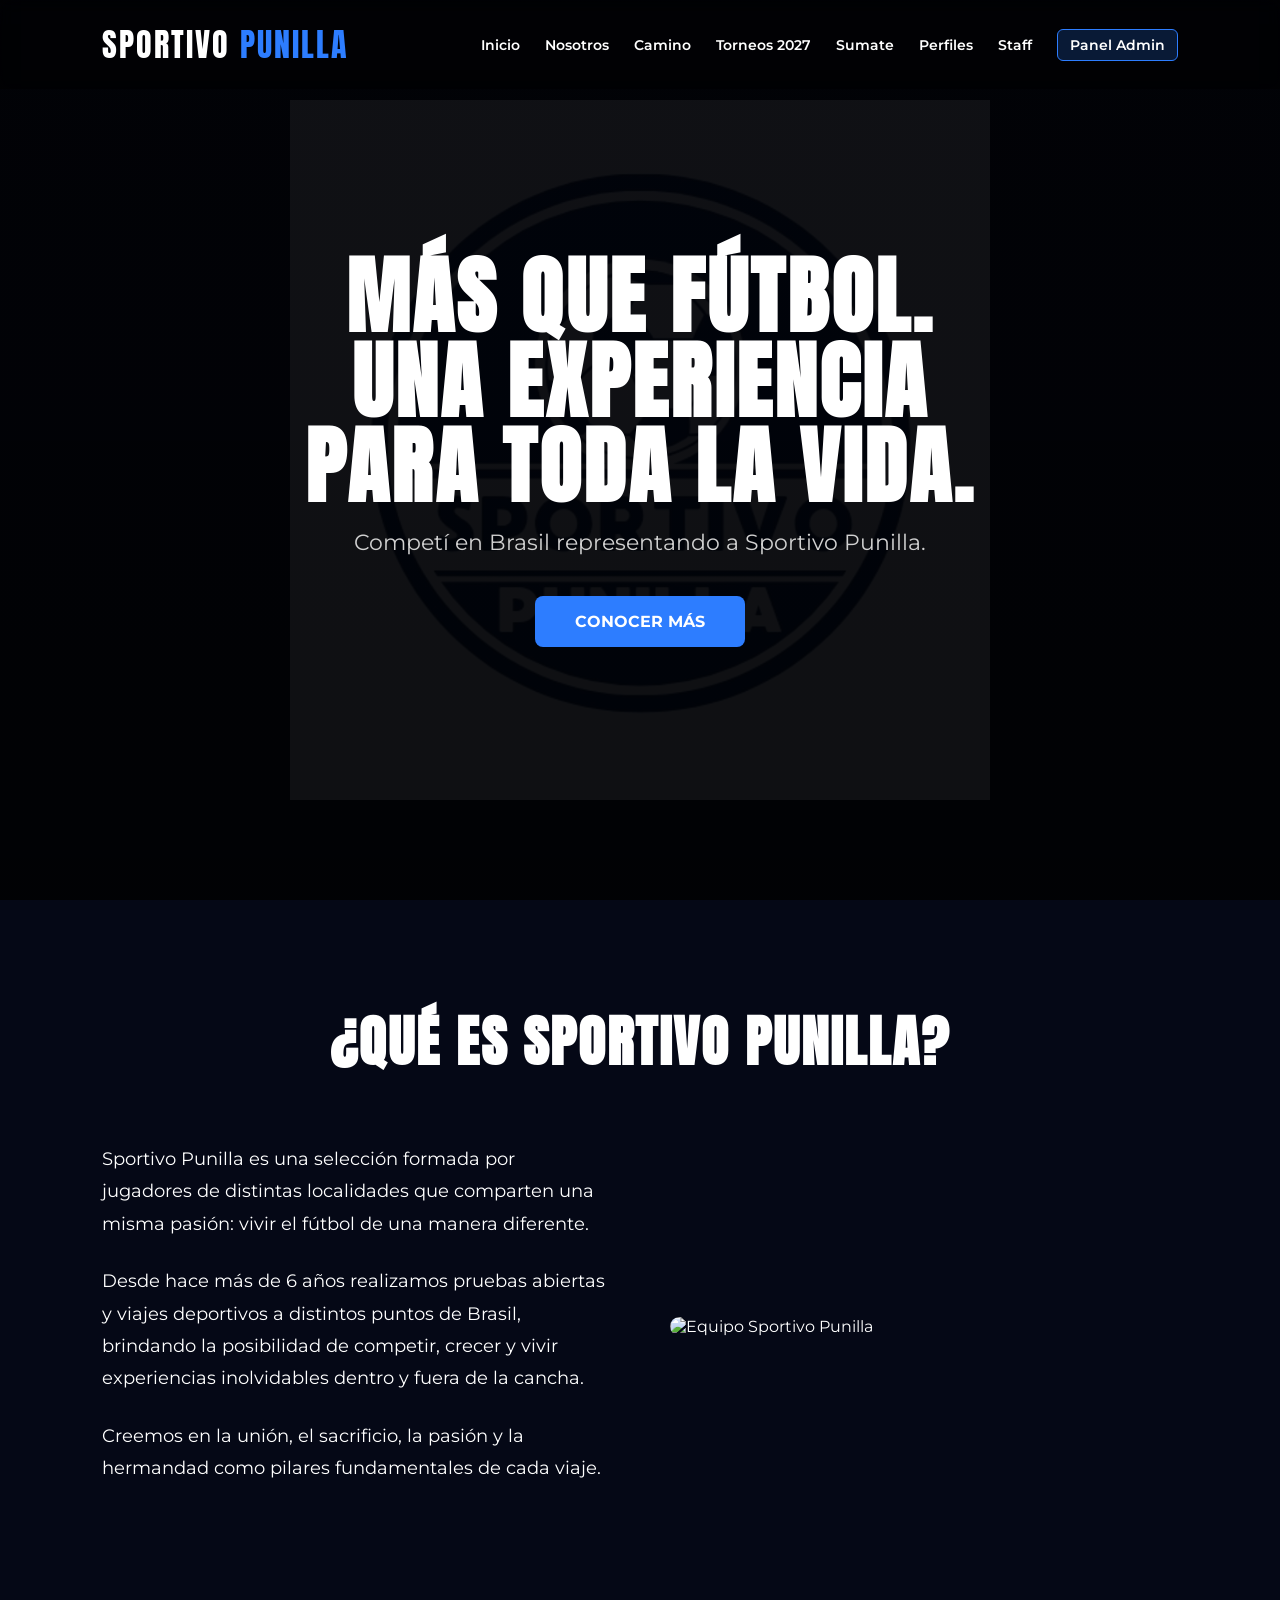
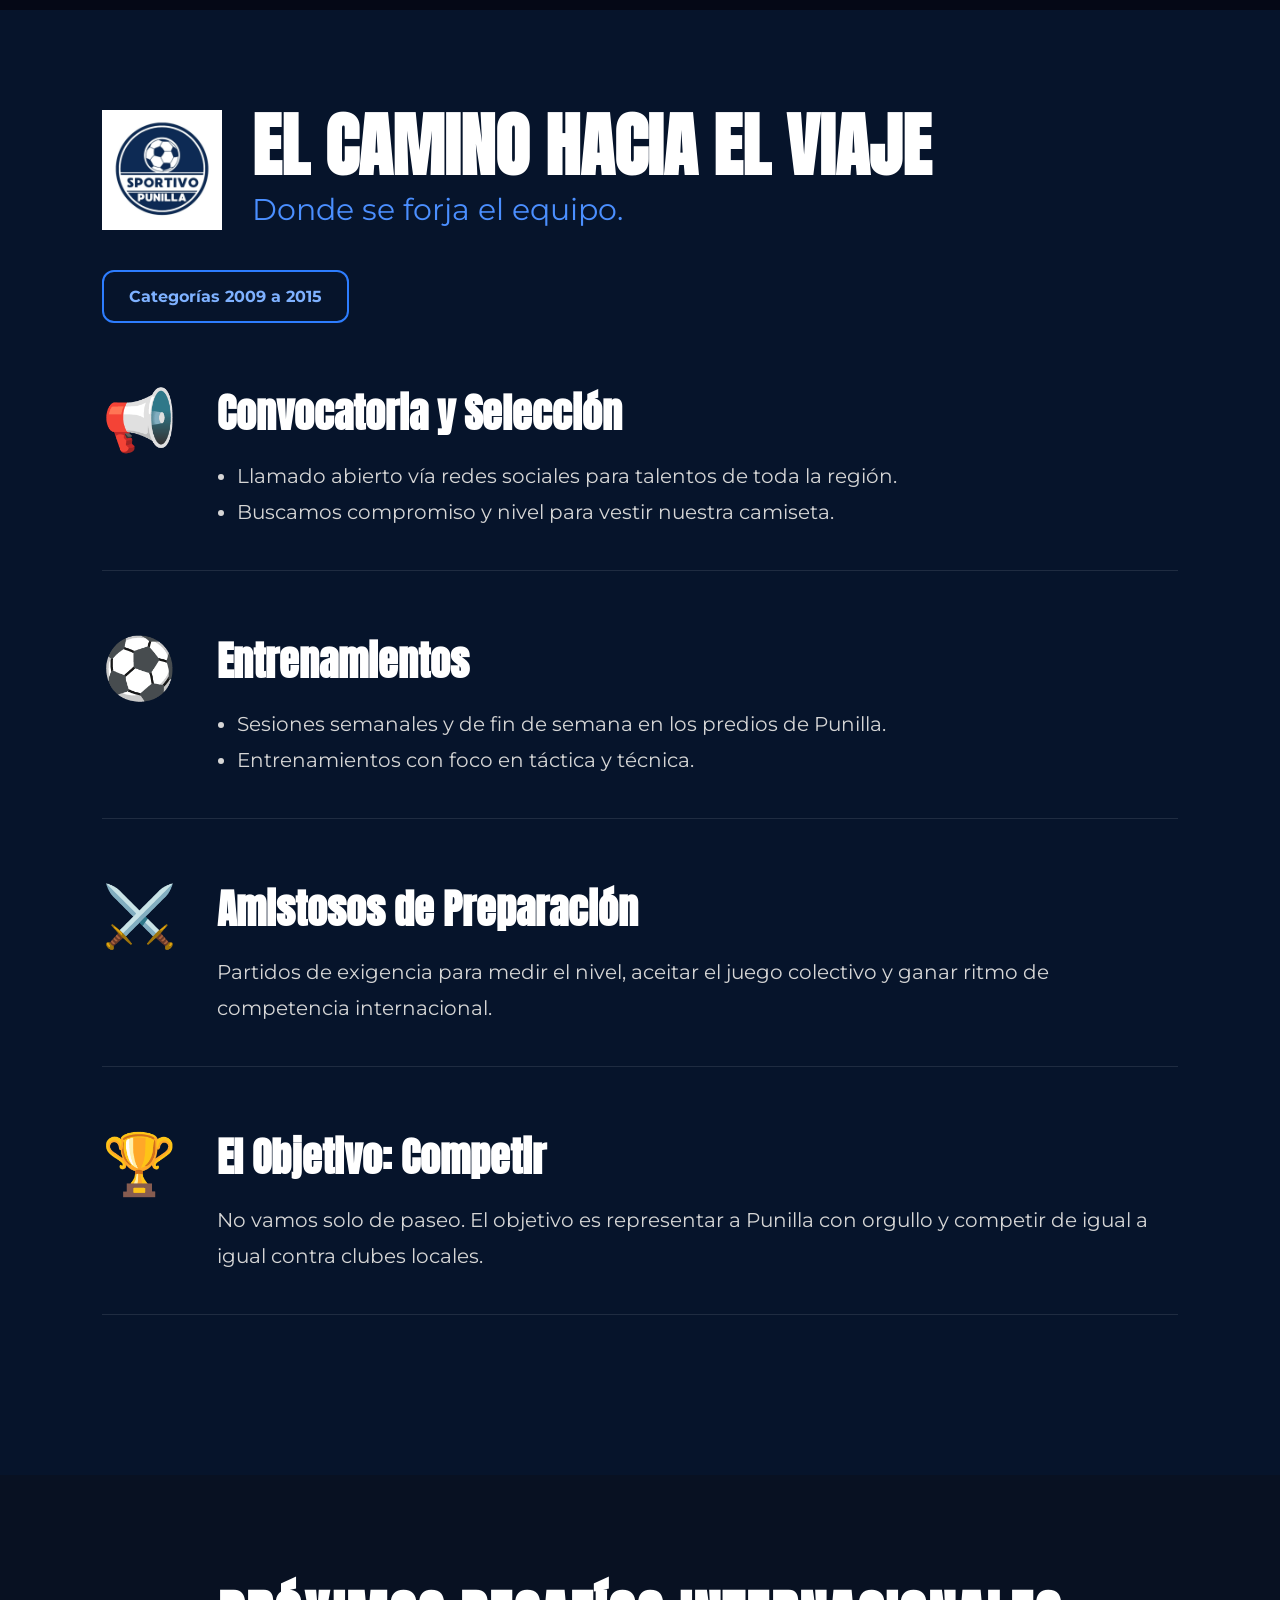
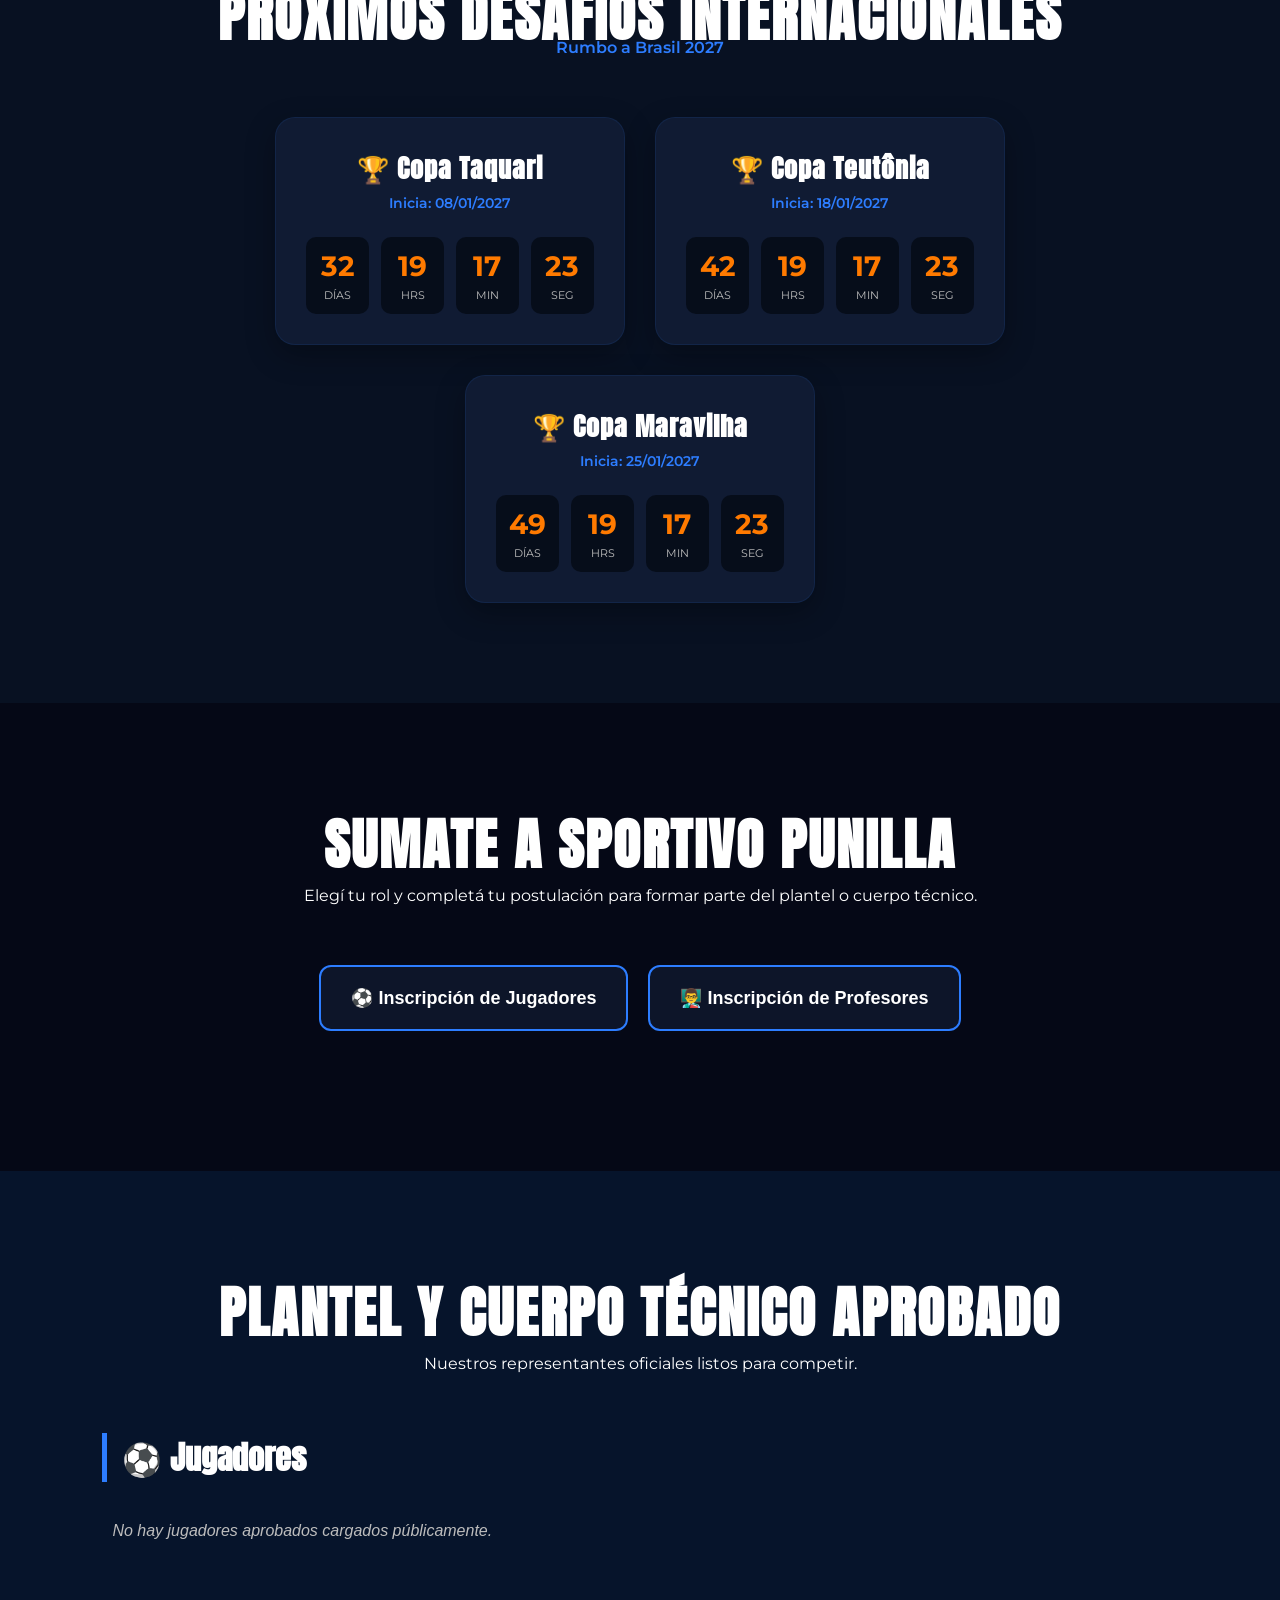
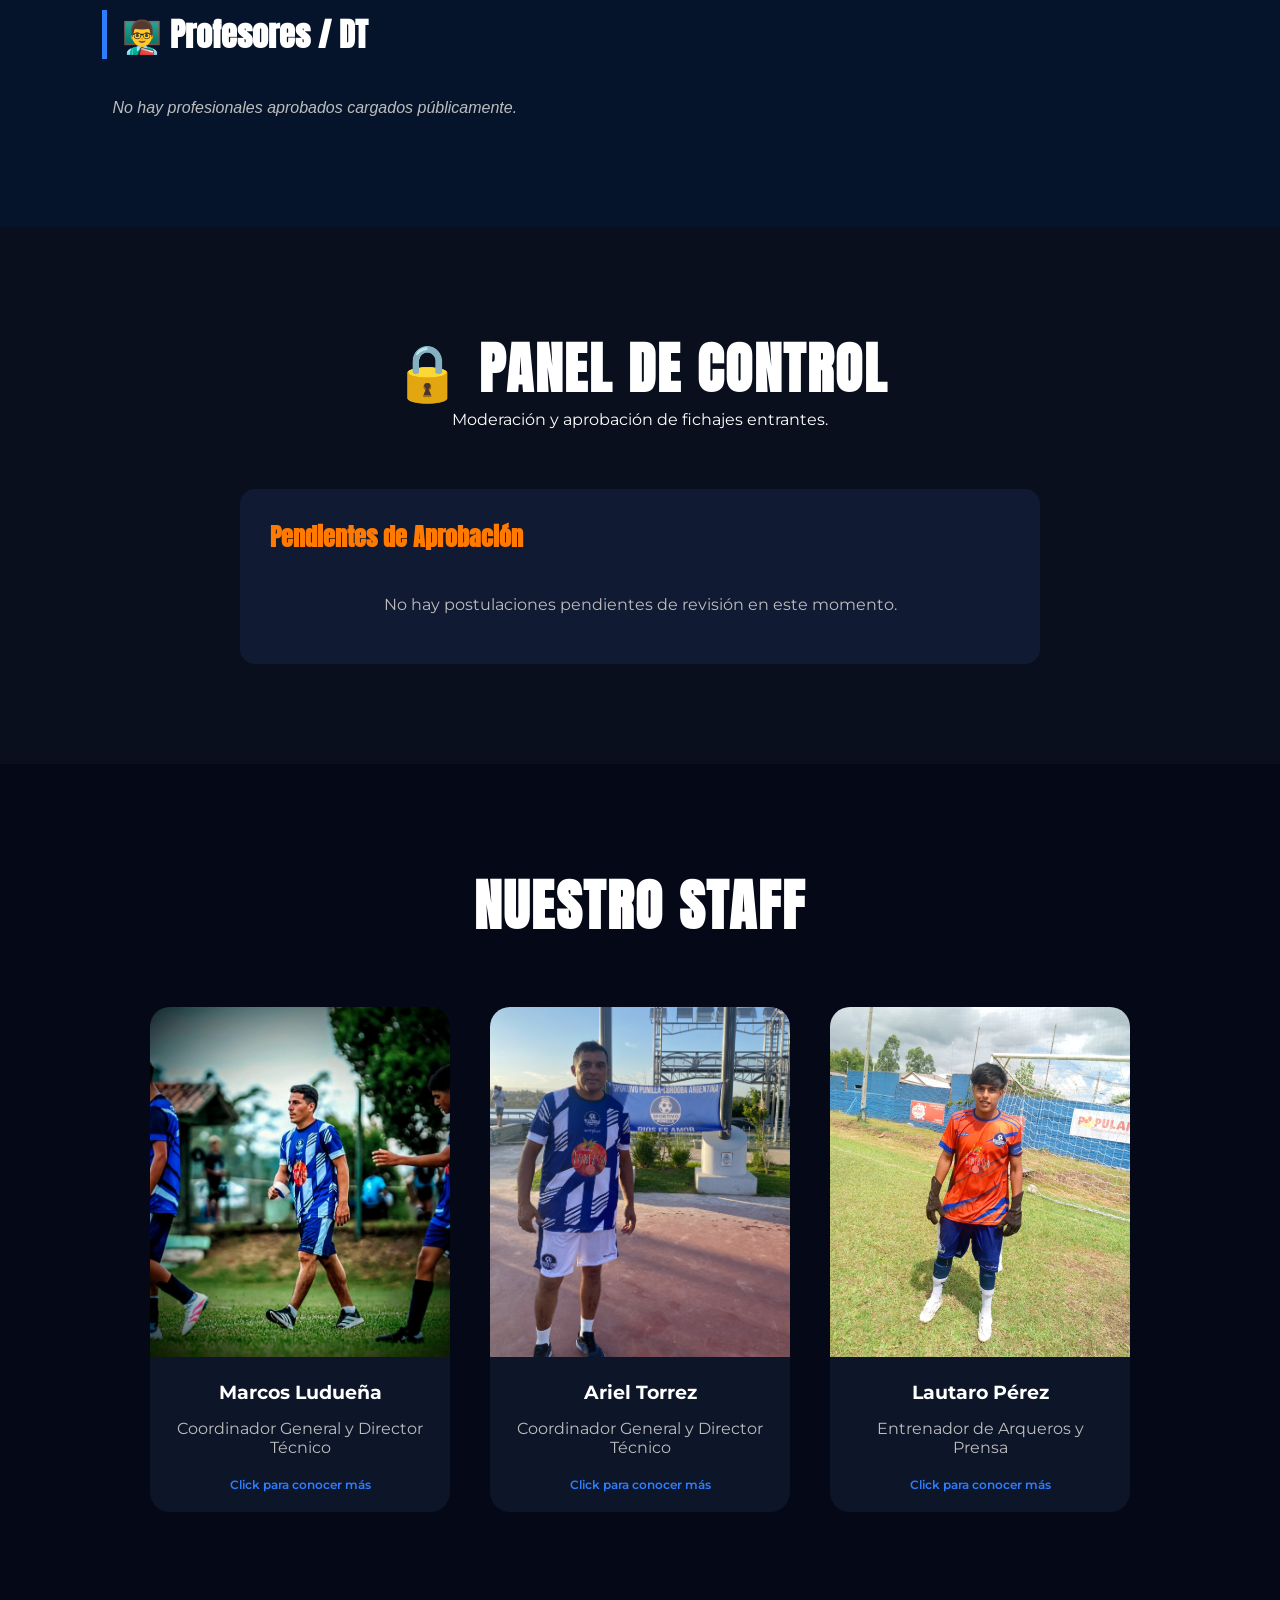
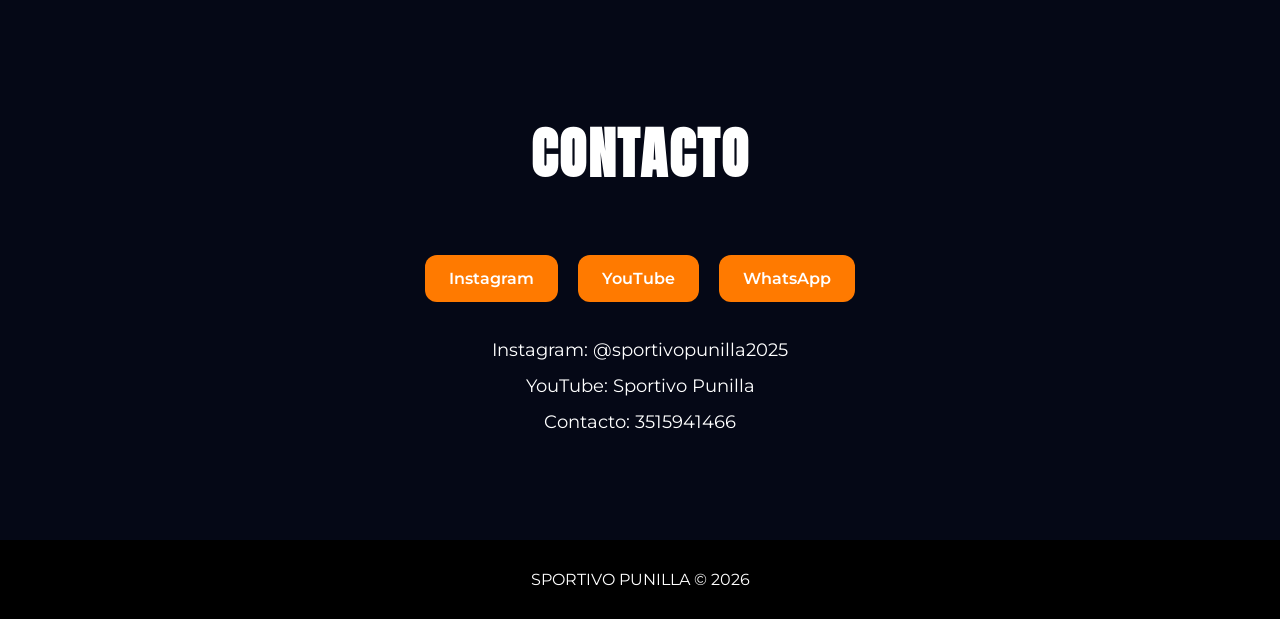
==== commit 29f28e0a: "Remover campo de imagen de perfil de los formularios" ====
--- a/index.html
+++ b/index.html
@@ -181,8 +181,7 @@
           <div class="form-group"><label>Pie Hábil *</label><select id="j-pie"><option>Derecho</option><option>Izquierdo</option><option>Ambidiestro</option></select></div>
           <div class="form-group"><label>Altura (cm)</label><input type="number" id="j-altura" placeholder="Ej: 165"></div>
           <div class="form-group"><label>Instagram</label><input type="text" id="j-instagram" placeholder="@usuario"></div>
-          <div class="form-group"><label>Video Destacado (Link Opcional)</label><input type="url" id="j-video" placeholder="YouTube / Drive Link"></div>
-          <div class="form-group full-width"><label>Foto de Perfil *</label><input type="file" id="j-foto" accept="image/*" required></div>
+          <div class="form-group full-width"><label>Video Destacado (Link Opcional)</label><input type="url" id="j-video" placeholder="YouTube / Drive Link"></div>
         </div>
         <button type="submit" class="btn btn-submit">Enviar Postulación</button>
       </form>
@@ -202,10 +201,9 @@
           <div class="form-group"><label>Clubes donde trabajó</label><input type="text" id="p-historial"></div>
           <div class="form-group"><label>Categorías dirigidas</label><input type="text" id="p-categorias"></div>
           <div class="form-group"><label>Cursos realizados</label><input type="text" id="p-cursos"></div>
-          <div class="form-group"><label>Licencias de Conducción / Conmebol</label><input type="text" id="p-licencias"></div>
+          <div class="form-group"><label>Licencias</label><input type="text" id="p-licencias"></div>
           <div class="form-group full-width"><label>Experiencia (Resumen)</label><textarea id="p-experiencia" rows="3"></textarea></div>
-          <div class="form-group"><label>Foto de Perfil *</label><input type="file" id="p-foto" accept="image/*" required></div>
-          <div class="form-group"><label>CV (Link Opcional a Drive/PDF)</label><input type="url" id="p-cv" placeholder="Enlace a tu CV digital"></div>
+          <div class="form-group full-width"><label>CV (Link Opcional a Drive/PDF)</label><input type="url" id="p-cv" placeholder="Enlace a tu CV digital"></div>
         </div>
         <button type="submit" class="btn btn-submit">Enviar Postulación</button>
       </form>
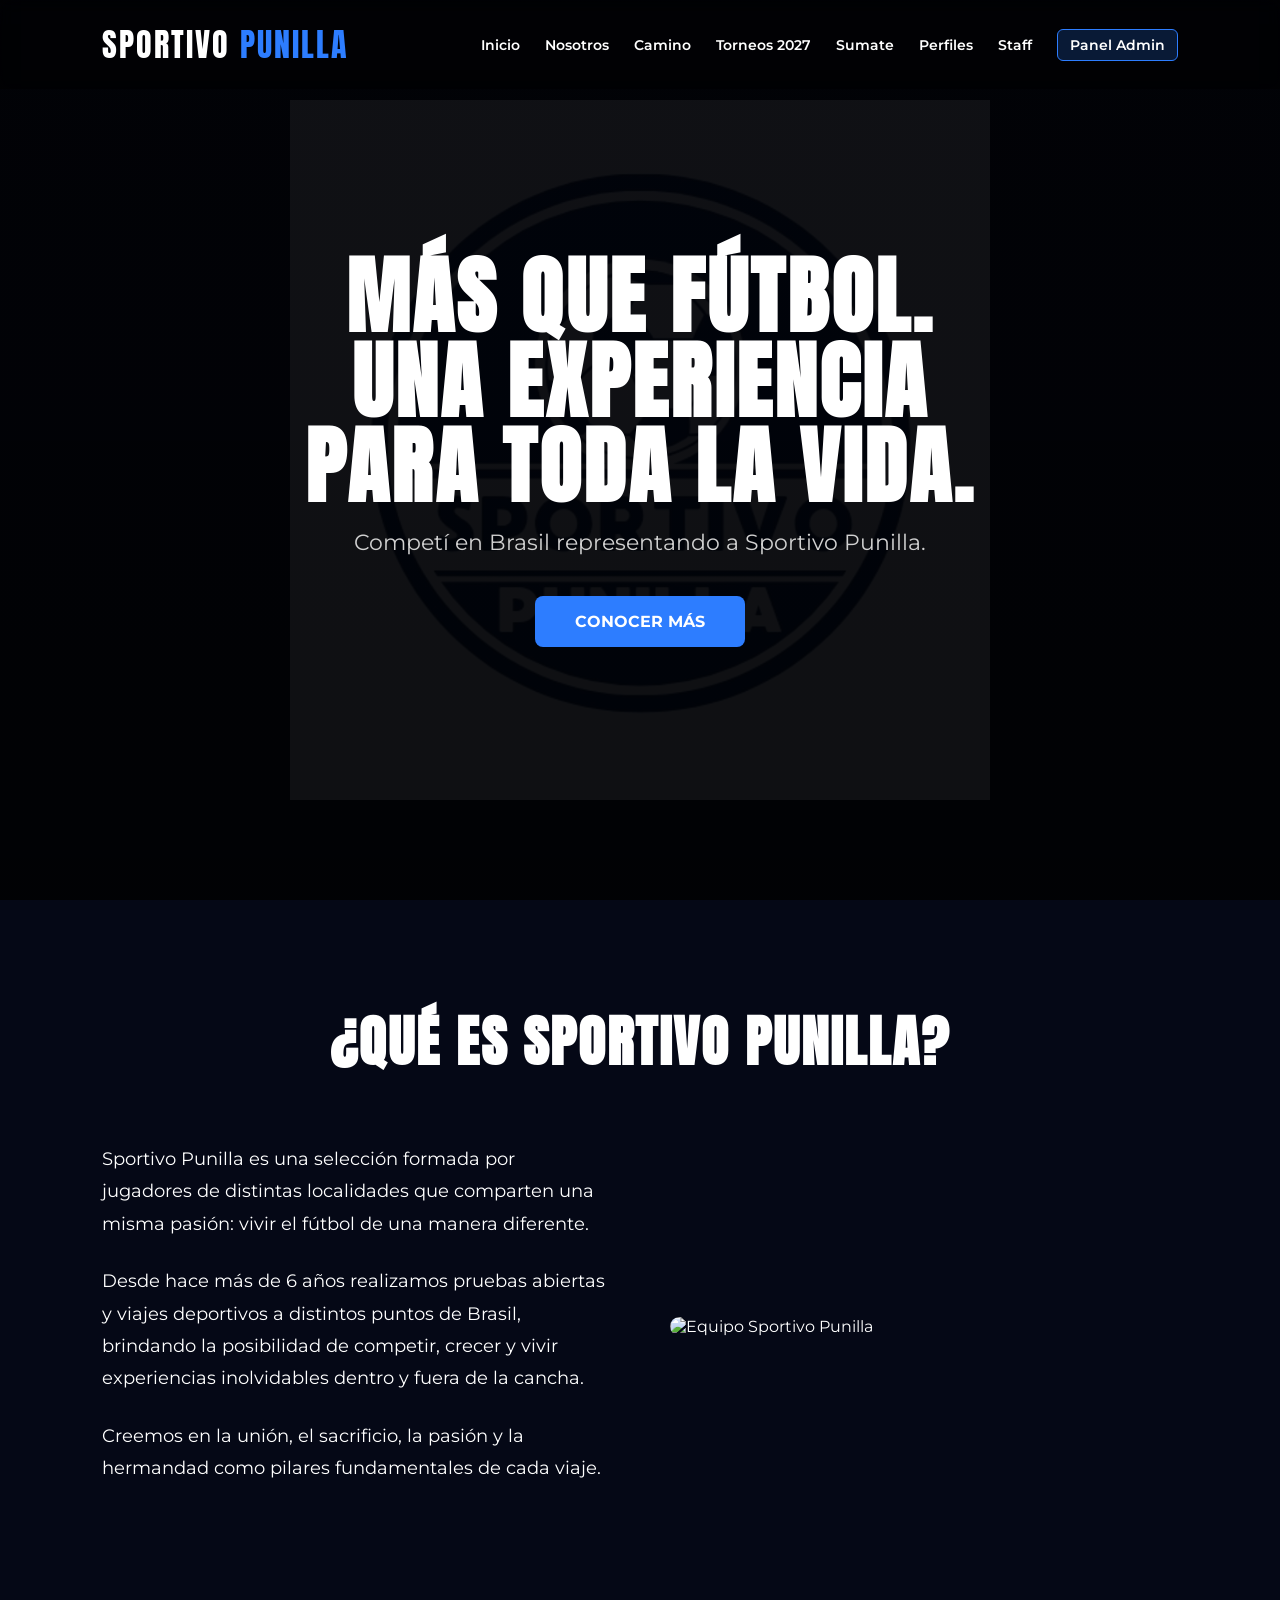
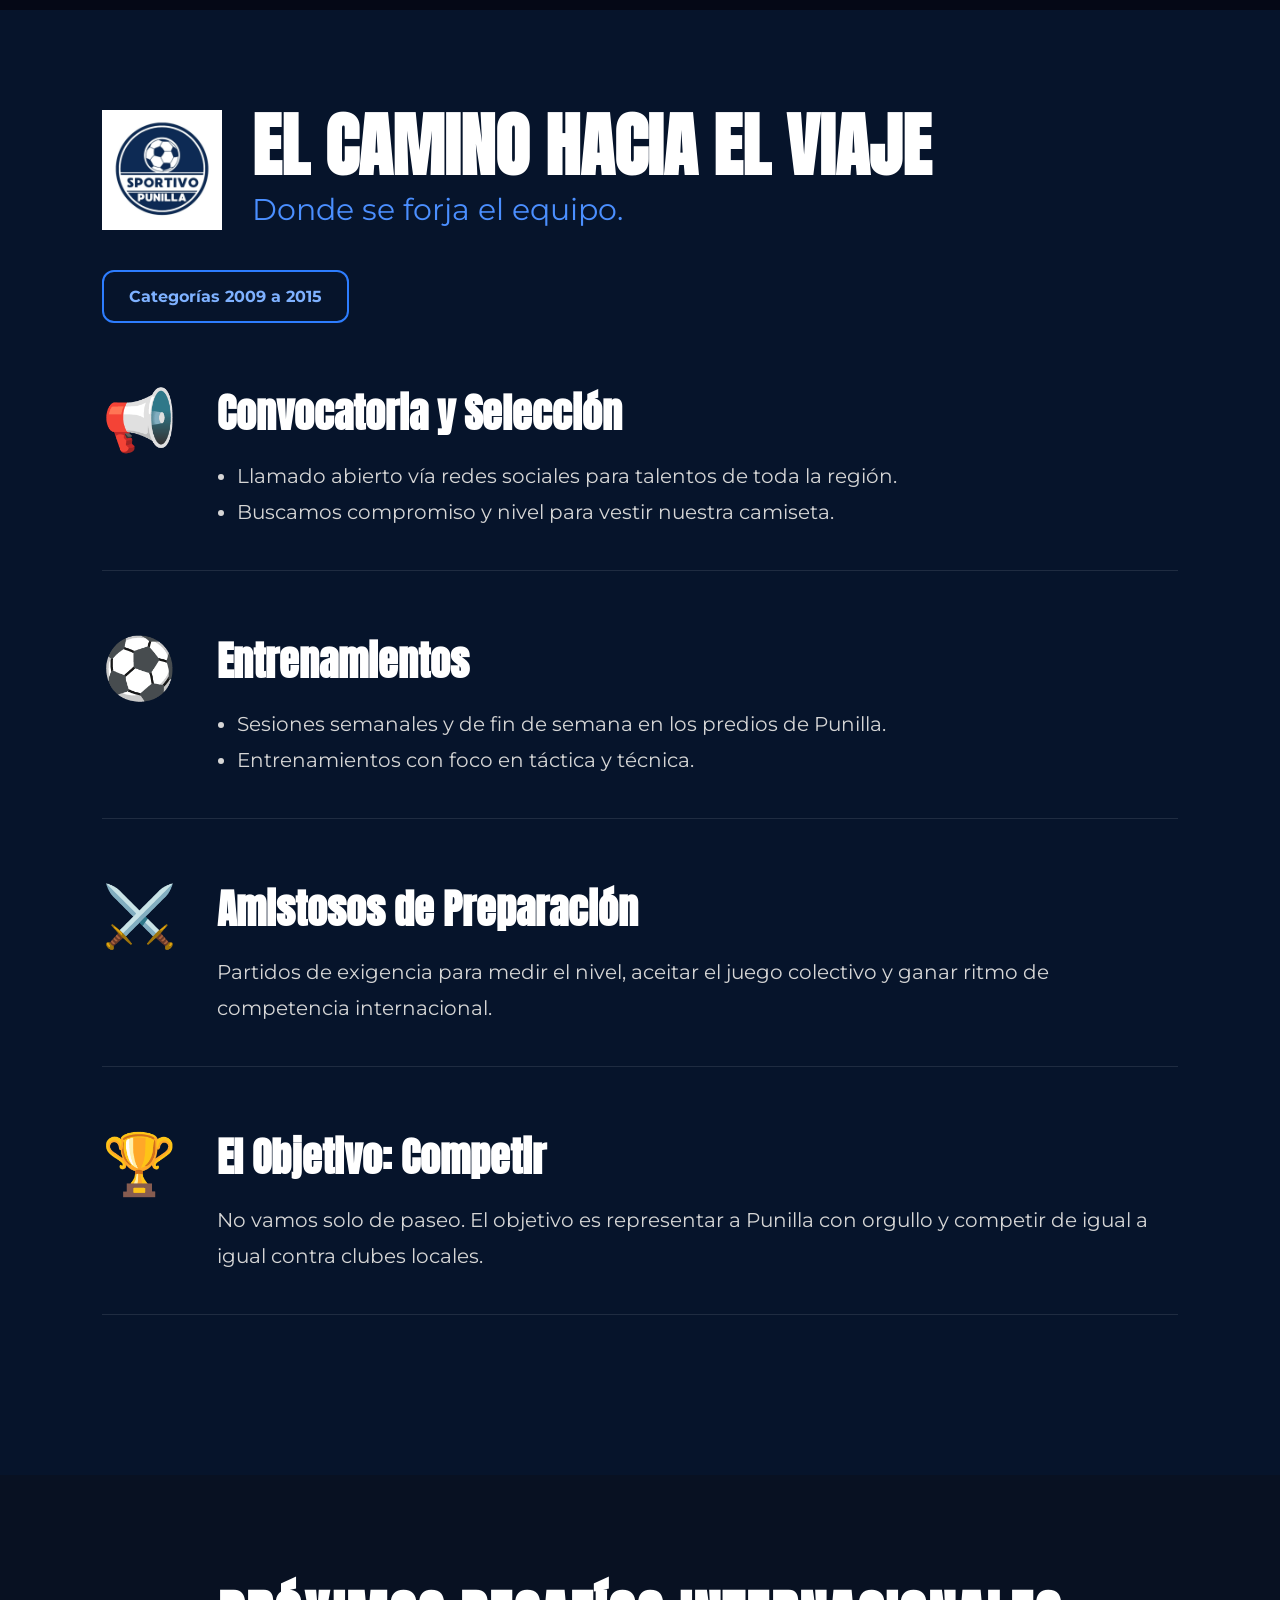
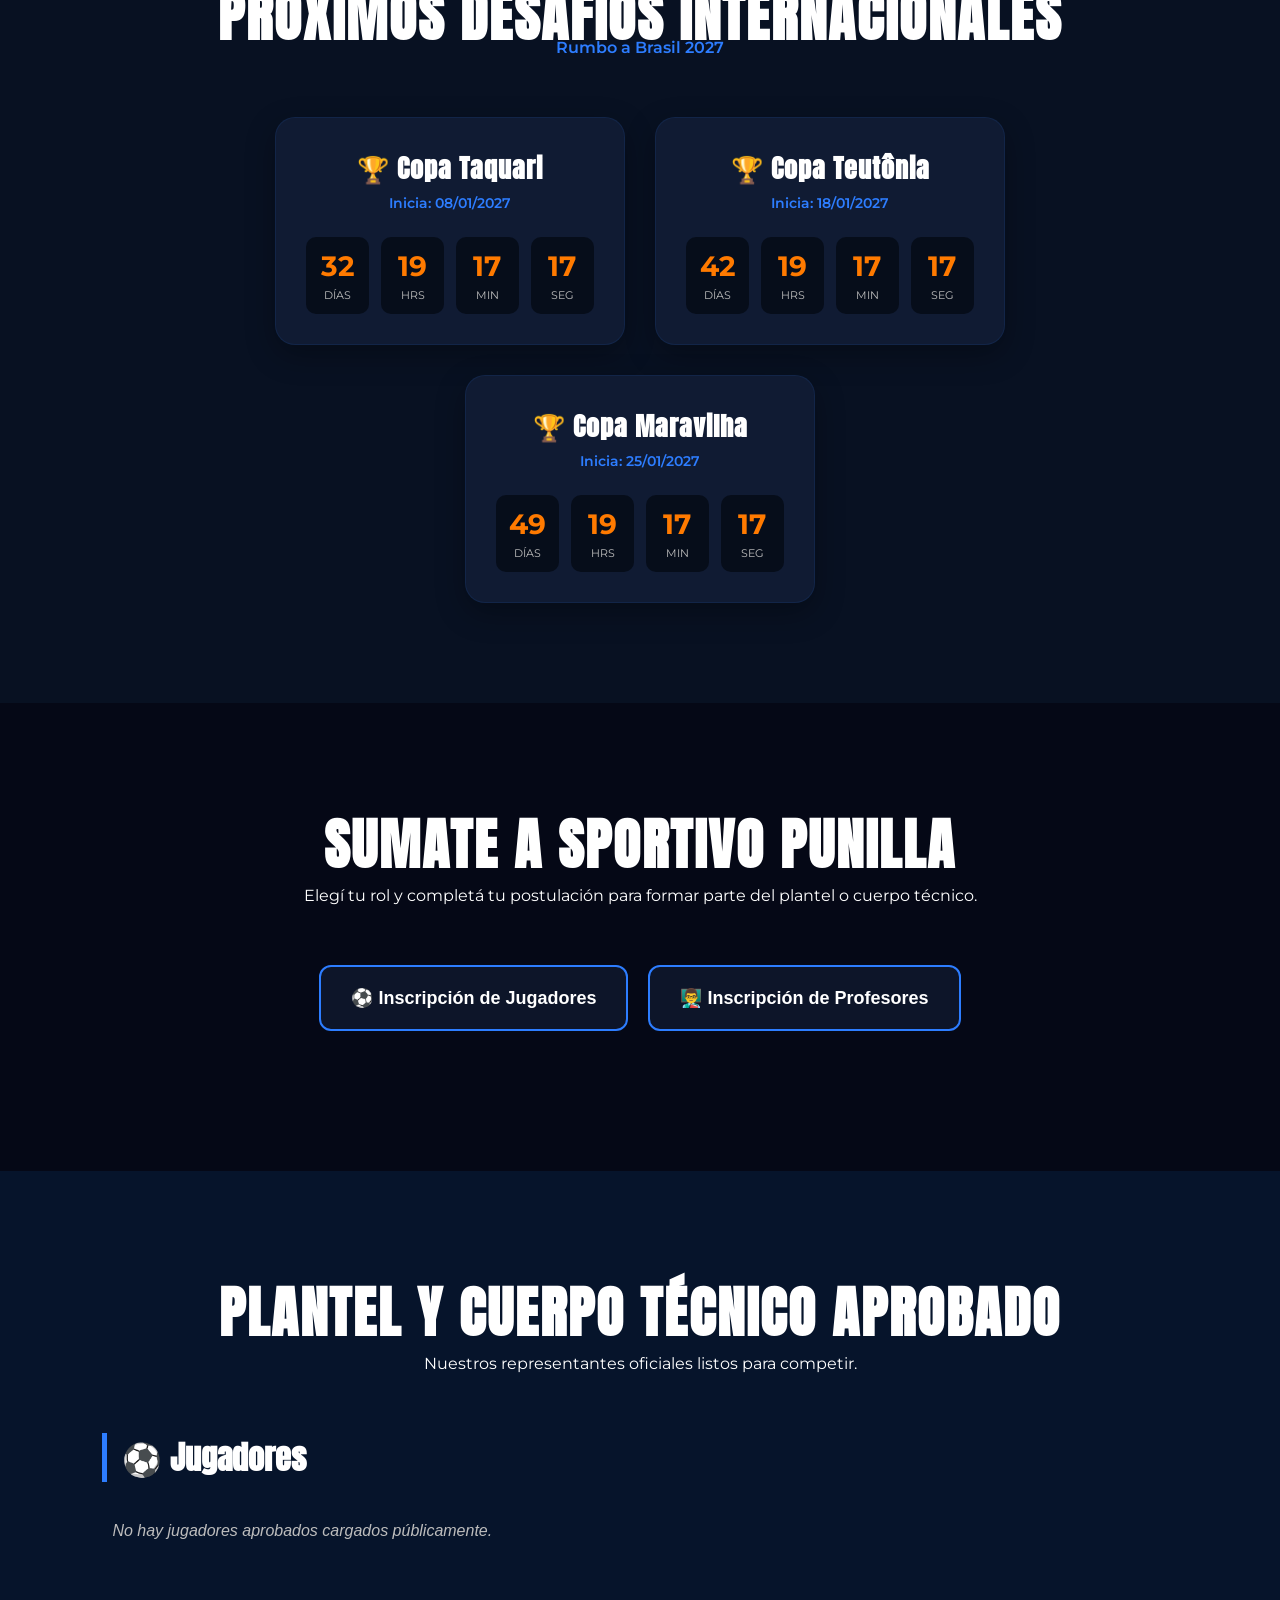
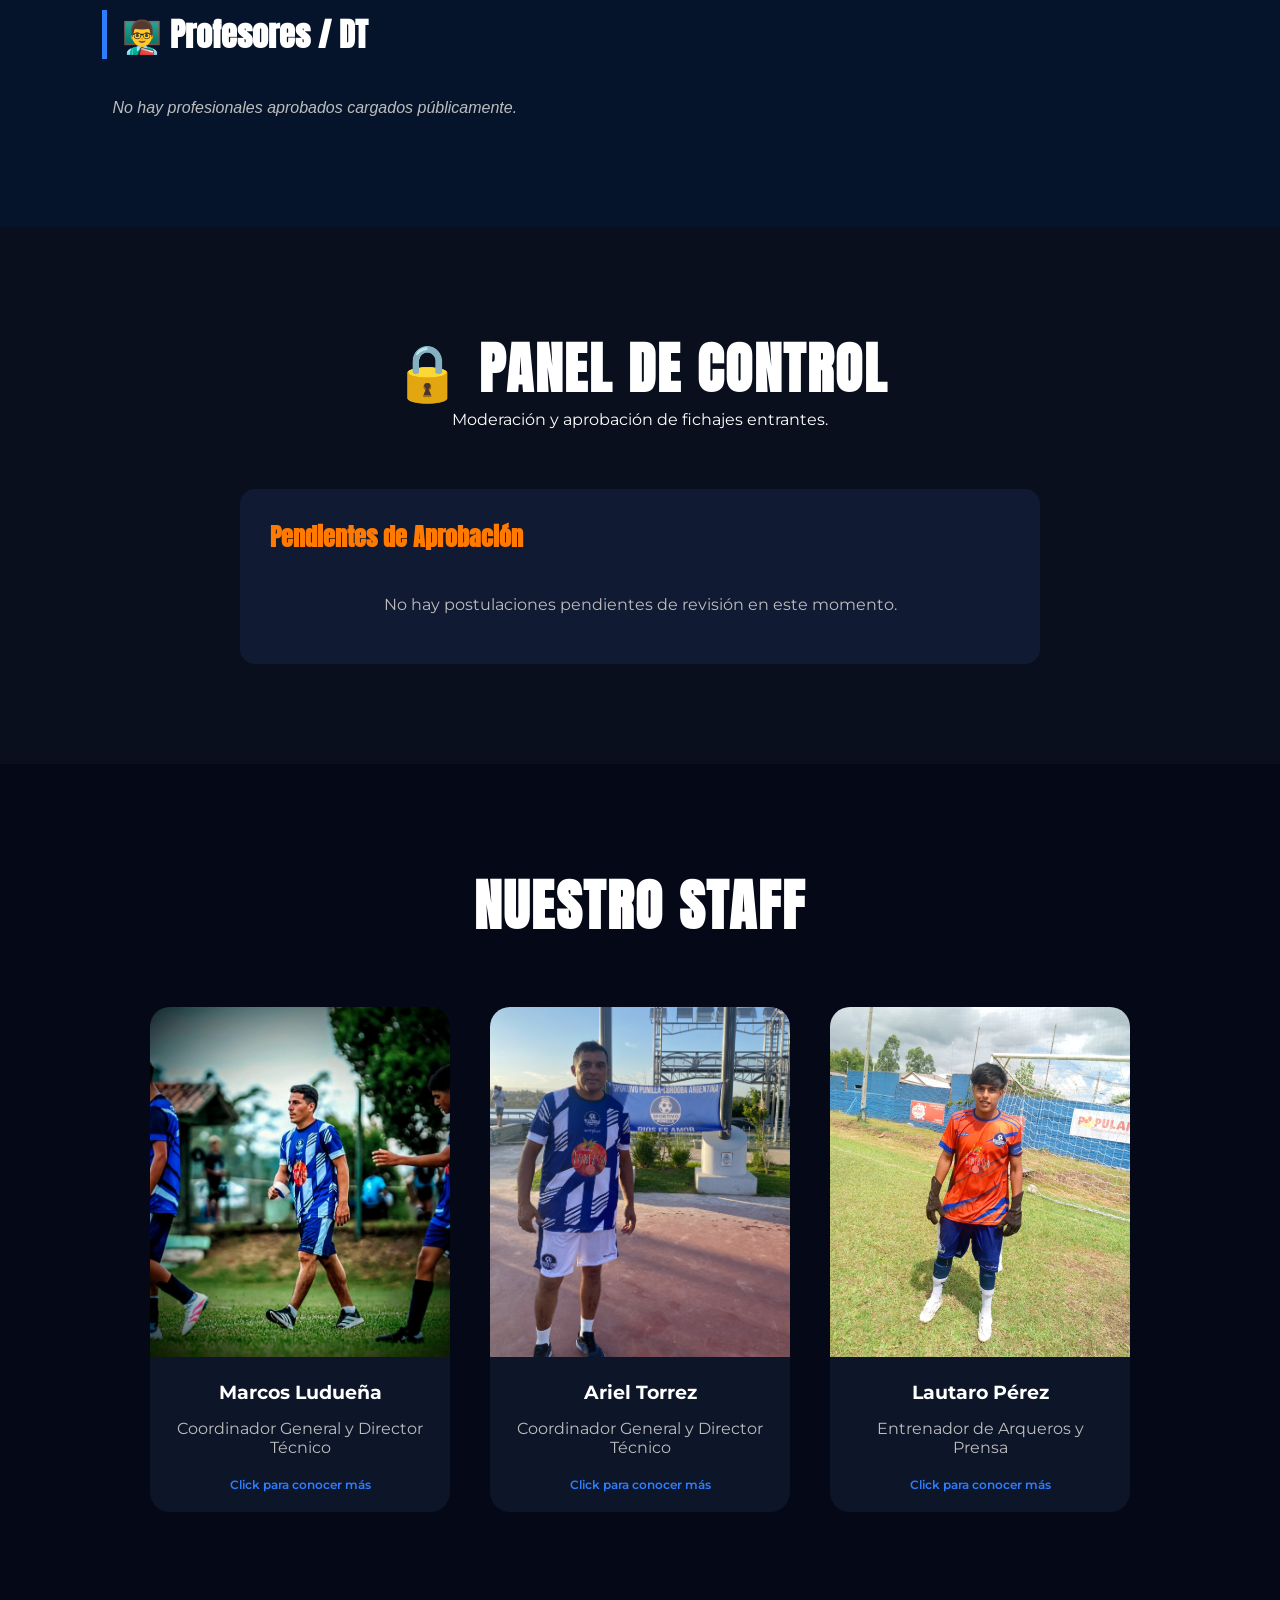
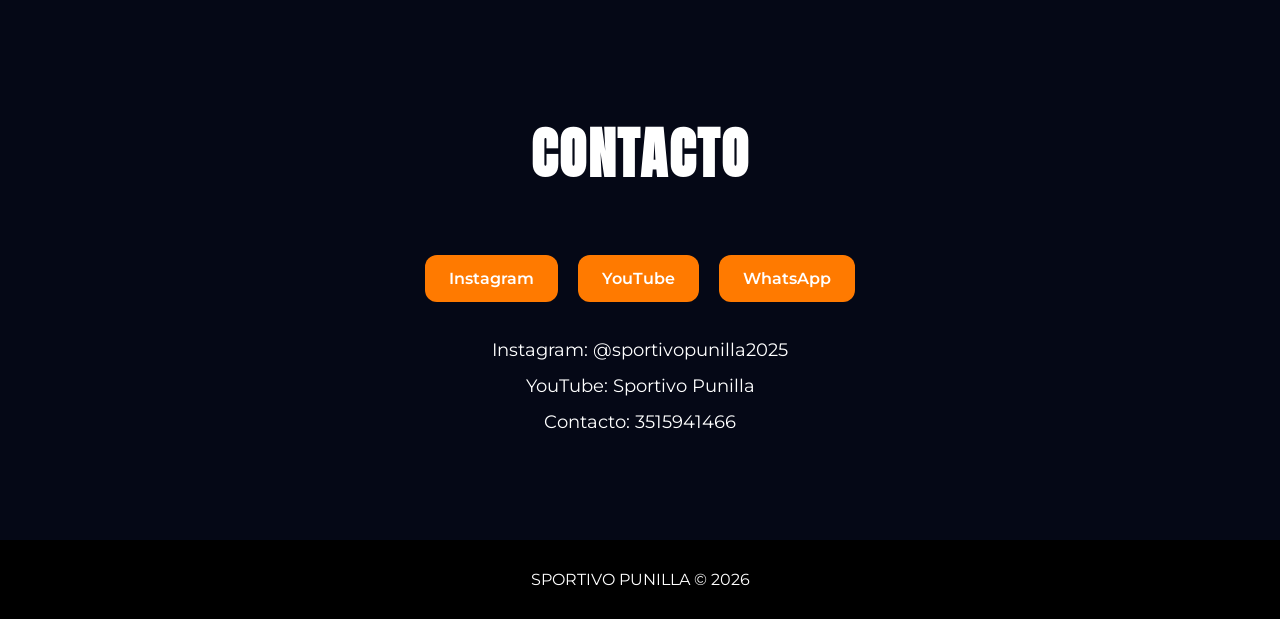
==== commit c9d8e421: "Actualizacion version 2.0 Sportivo Punilla" ====
--- a/index.html
+++ b/index.html
@@ -181,7 +181,8 @@
           <div class="form-group"><label>Pie Hábil *</label><select id="j-pie"><option>Derecho</option><option>Izquierdo</option><option>Ambidiestro</option></select></div>
           <div class="form-group"><label>Altura (cm)</label><input type="number" id="j-altura" placeholder="Ej: 165"></div>
           <div class="form-group"><label>Instagram</label><input type="text" id="j-instagram" placeholder="@usuario"></div>
-          <div class="form-group full-width"><label>Video Destacado (Link Opcional)</label><input type="url" id="j-video" placeholder="YouTube / Drive Link"></div>
+          <div class="form-group"><label>Video Destacado (Link Opcional)</label><input type="url" id="j-video" placeholder="YouTube / Drive Link"></div>
+          <div class="form-group full-width"><label>Foto de Perfil *</label><input type="file" id="j-foto" accept="image/*" required></div>
         </div>
         <button type="submit" class="btn btn-submit">Enviar Postulación</button>
       </form>
@@ -201,9 +202,10 @@
           <div class="form-group"><label>Clubes donde trabajó</label><input type="text" id="p-historial"></div>
           <div class="form-group"><label>Categorías dirigidas</label><input type="text" id="p-categorias"></div>
           <div class="form-group"><label>Cursos realizados</label><input type="text" id="p-cursos"></div>
-          <div class="form-group"><label>Licencias</label><input type="text" id="p-licencias"></div>
+          <div class="form-group"><label>Licencias de Conducción / Conmebol</label><input type="text" id="p-licencias"></div>
           <div class="form-group full-width"><label>Experiencia (Resumen)</label><textarea id="p-experiencia" rows="3"></textarea></div>
-          <div class="form-group full-width"><label>CV (Link Opcional a Drive/PDF)</label><input type="url" id="p-cv" placeholder="Enlace a tu CV digital"></div>
+          <div class="form-group"><label>Foto de Perfil *</label><input type="file" id="p-foto" accept="image/*" required></div>
+          <div class="form-group"><label>CV (Link Opcional a Drive/PDF)</label><input type="url" id="p-cv" placeholder="Enlace a tu CV digital"></div>
         </div>
         <button type="submit" class="btn btn-submit">Enviar Postulación</button>
       </form>
@@ -324,4 +326,4 @@
 
   <script src="script.js"></script>
 </body>
-</html>
+</html>
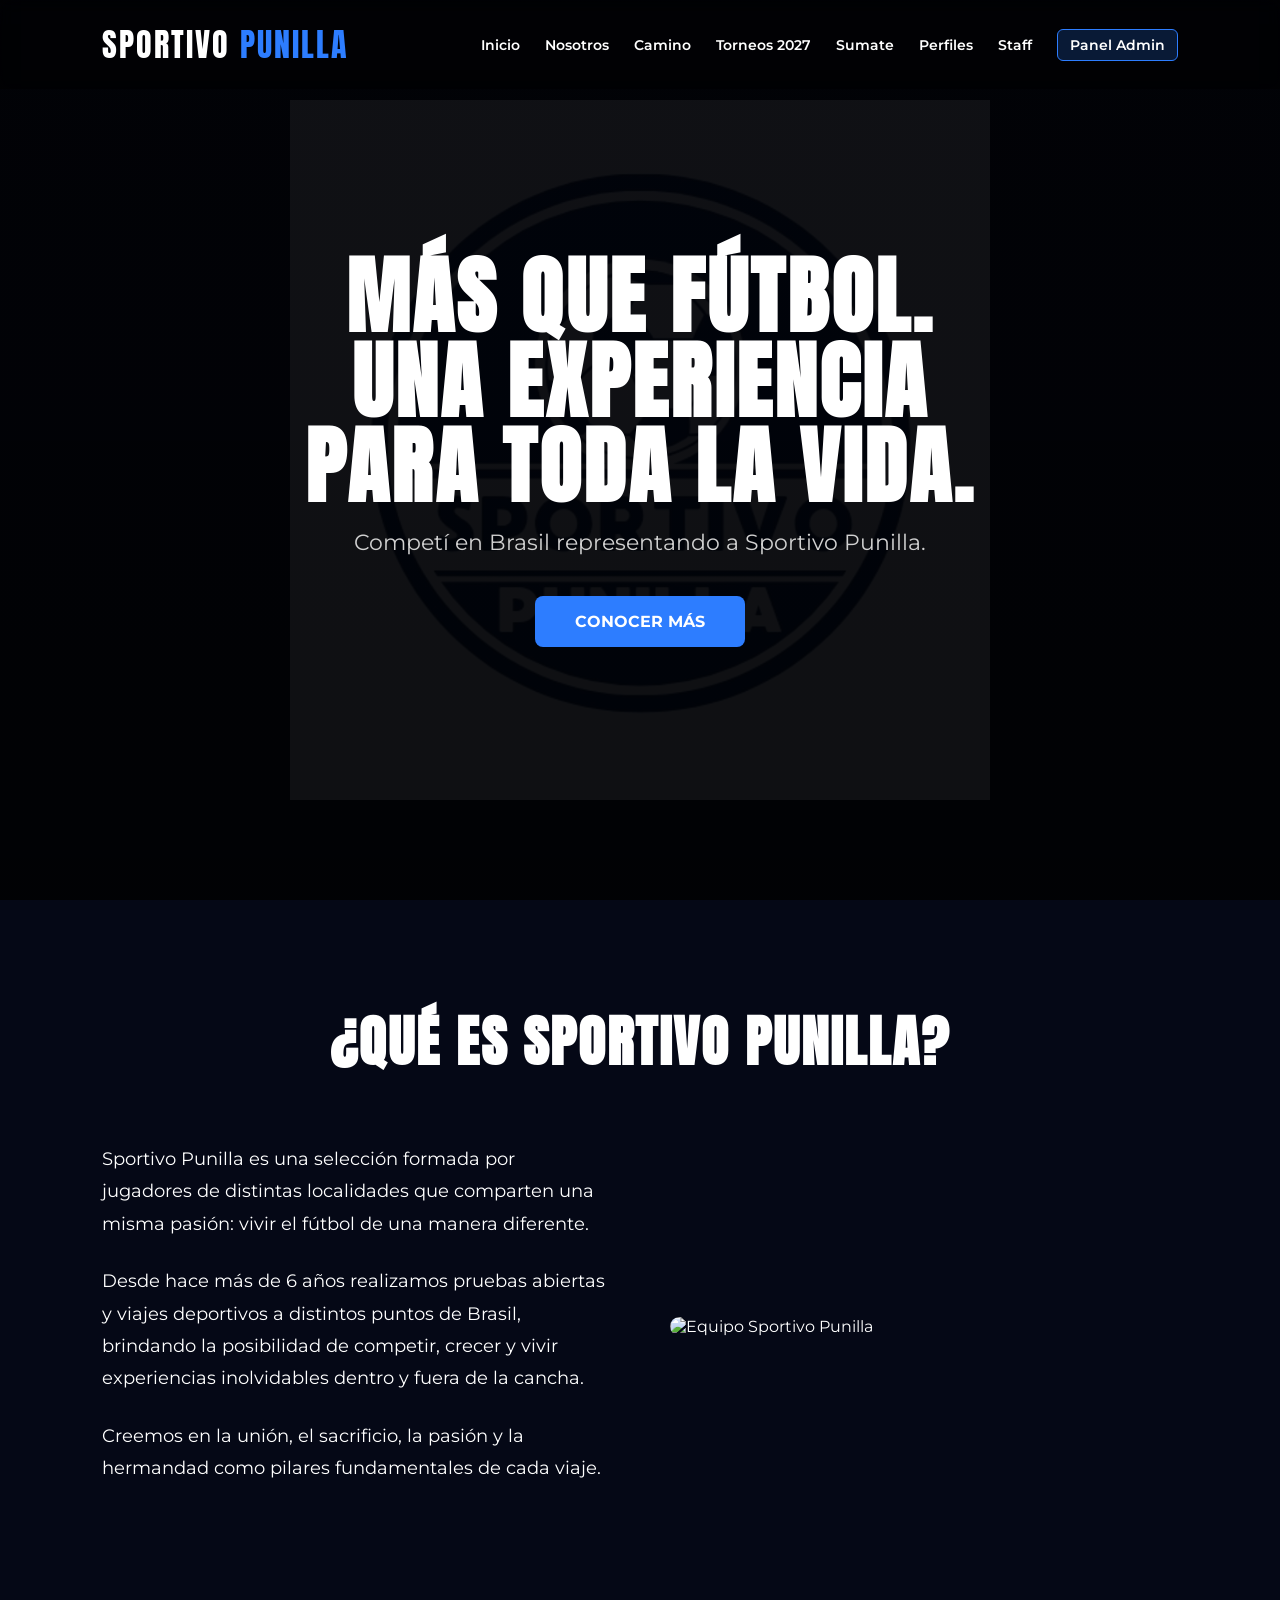
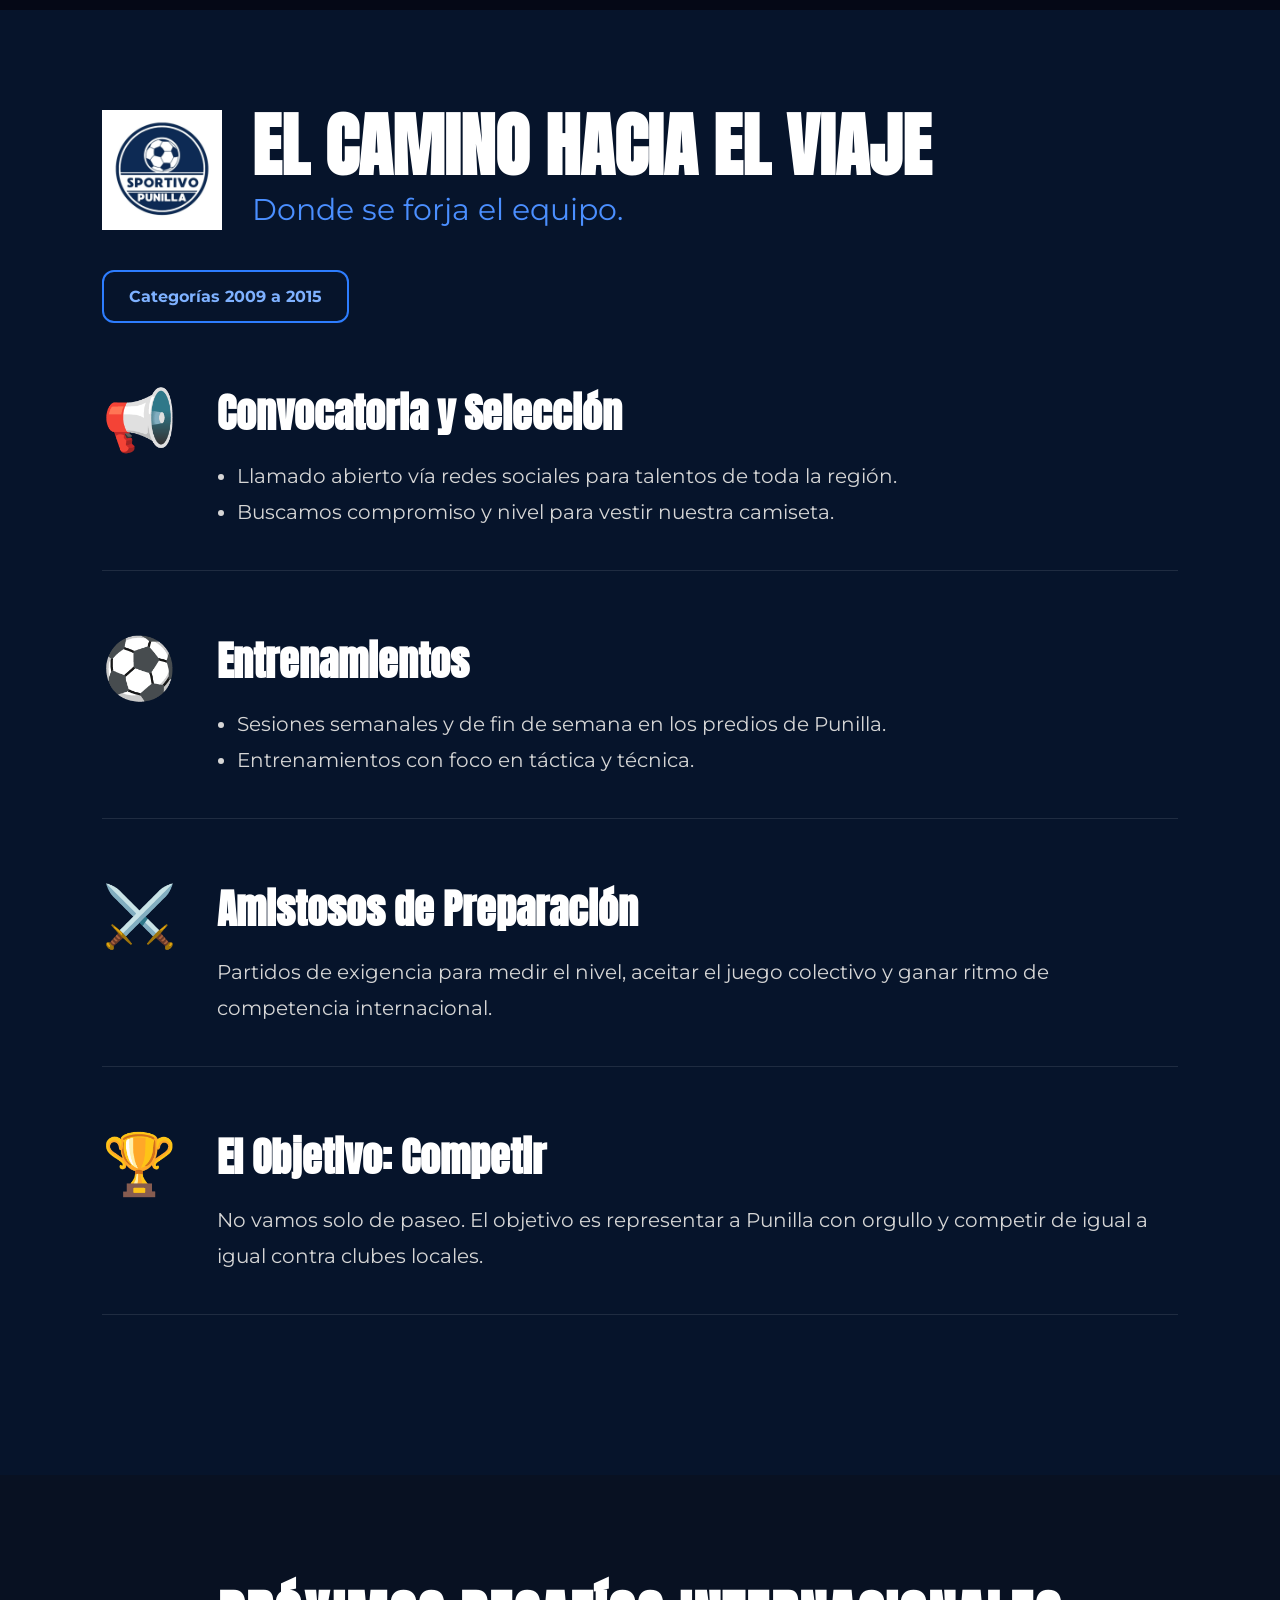
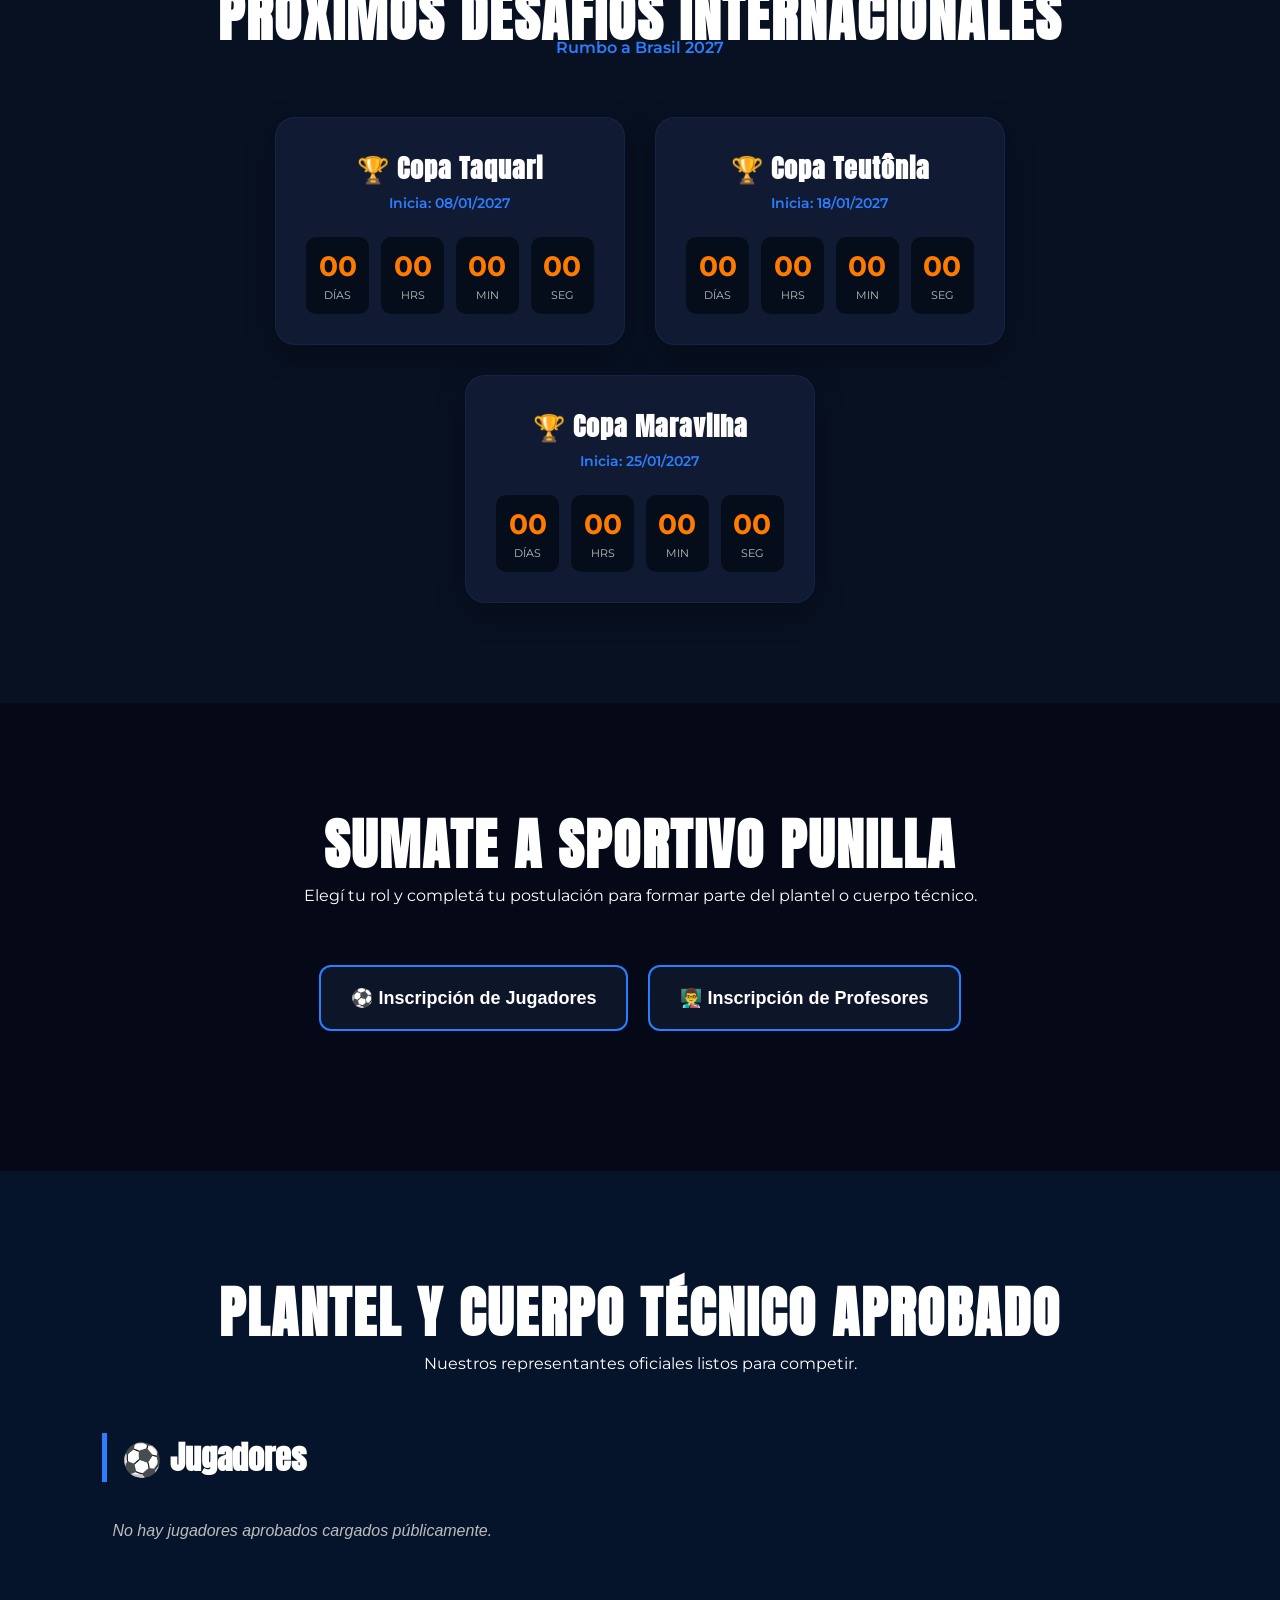
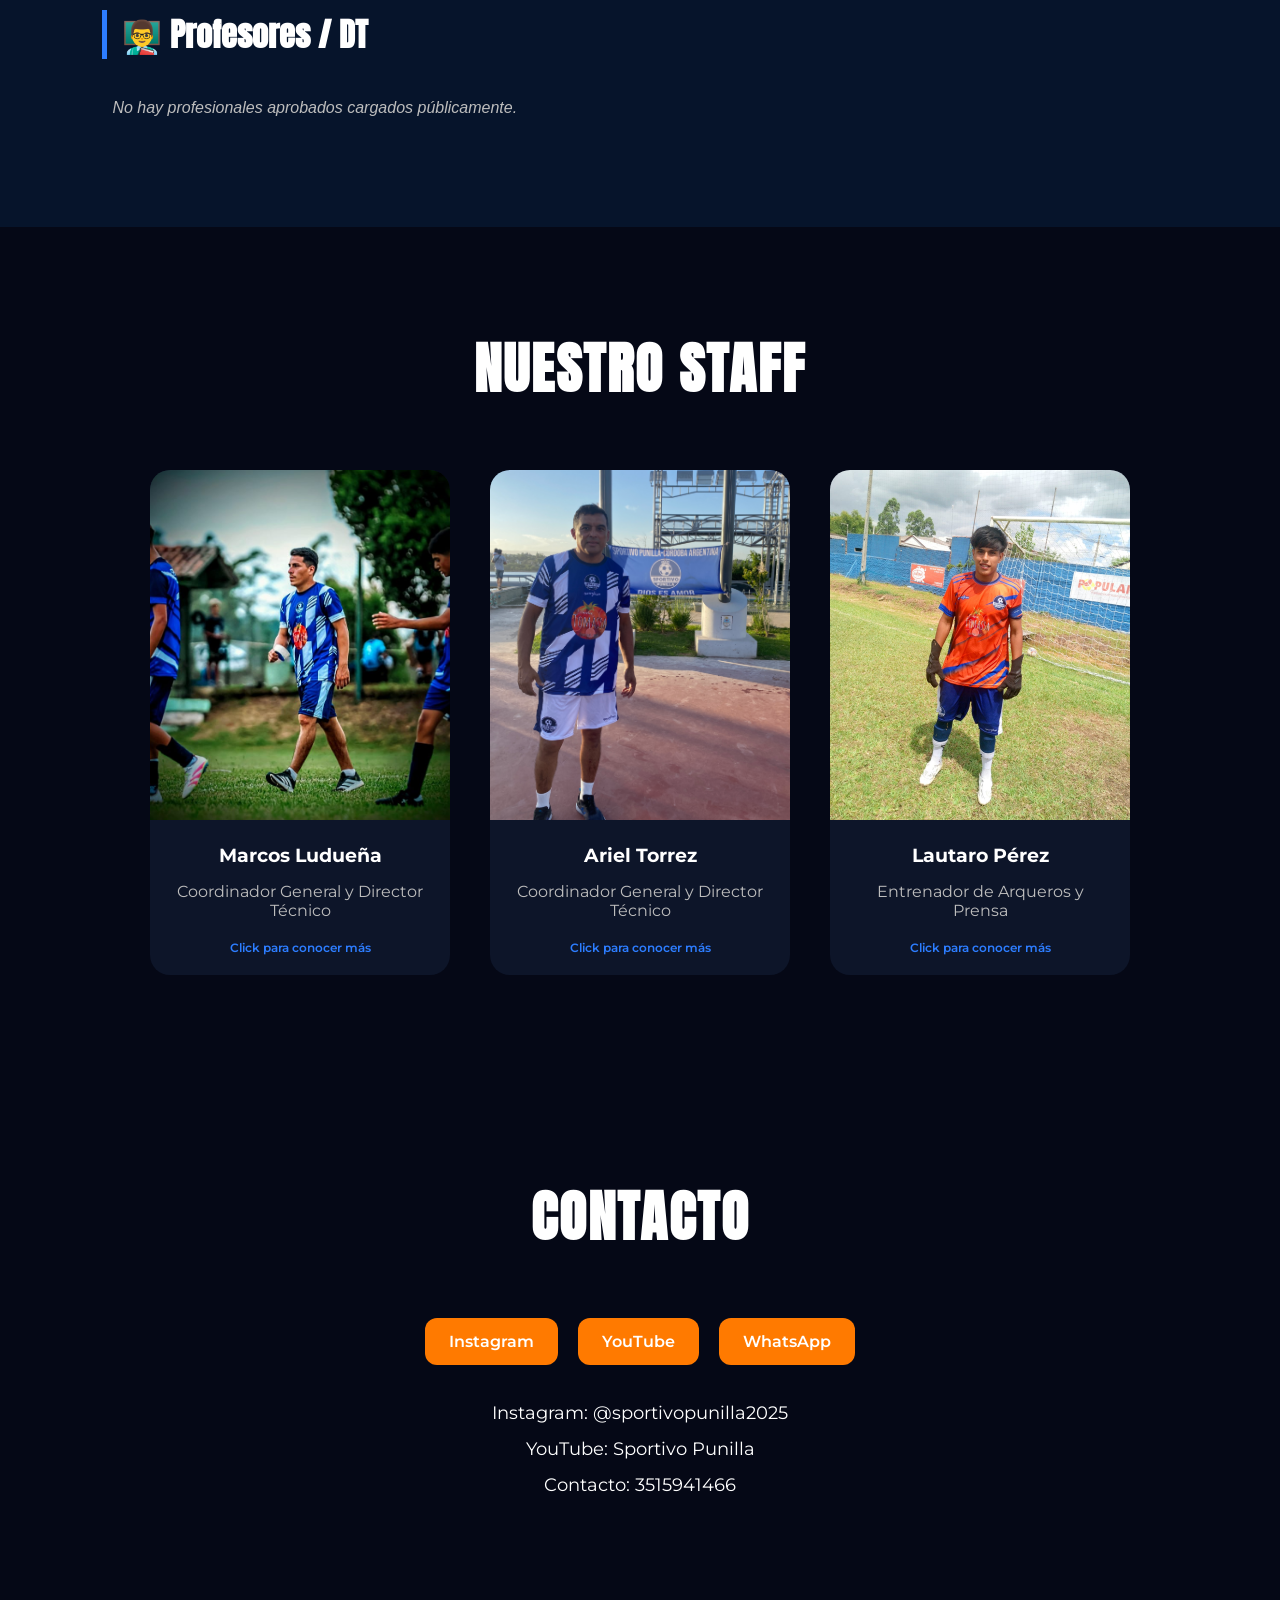
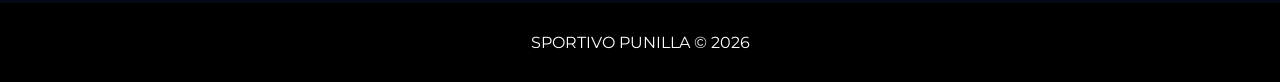
==== commit 634265e2: "Conexion Firebase" ====
--- a/index.html
+++ b/index.html
@@ -182,7 +182,7 @@
           <div class="form-group"><label>Altura (cm)</label><input type="number" id="j-altura" placeholder="Ej: 165"></div>
           <div class="form-group"><label>Instagram</label><input type="text" id="j-instagram" placeholder="@usuario"></div>
           <div class="form-group"><label>Video Destacado (Link Opcional)</label><input type="url" id="j-video" placeholder="YouTube / Drive Link"></div>
-          <div class="form-group full-width"><label>Foto de Perfil *</label><input type="file" id="j-foto" accept="image/*" required></div>
+    
         </div>
         <button type="submit" class="btn btn-submit">Enviar Postulación</button>
       </form>
@@ -204,7 +204,7 @@
           <div class="form-group"><label>Cursos realizados</label><input type="text" id="p-cursos"></div>
           <div class="form-group"><label>Licencias de Conducción / Conmebol</label><input type="text" id="p-licencias"></div>
           <div class="form-group full-width"><label>Experiencia (Resumen)</label><textarea id="p-experiencia" rows="3"></textarea></div>
-          <div class="form-group"><label>Foto de Perfil *</label><input type="file" id="p-foto" accept="image/*" required></div>
+          
           <div class="form-group"><label>CV (Link Opcional a Drive/PDF)</label><input type="url" id="p-cv" placeholder="Enlace a tu CV digital"></div>
         </div>
         <button type="submit" class="btn btn-submit">Enviar Postulación</button>
@@ -232,21 +232,7 @@
     </div>
   </section>
 
-  <!-- PANEL DE APROBACIÓN (ADMIN INTERNO) -->
-  <section class="admin-panel" id="admin-panel">
-    <div class="section-title">
-      <h2>🔒 PANEL DE CONTROL</h2>
-      <p>Moderación y aprobación de fichajes entrantes.</p>
-    </div>
-    <div class="panel-box">
-      <h3>Pendientes de Aprobación</h3>
-      <div id="lista-pendientes">
-        <!-- Elementos de aprobación dinámicos -->
-        <p style="color:#bdbdbd; text-align: center; padding: 20px;">No hay postulaciones pendientes de revisión en este momento.</p>
-      </div>
-    </div>
-  </section>
-
+  
   <!-- STAFF -->
   <section class="staff" id="staff">
     <div class="section-title">
@@ -324,6 +310,6 @@
     </div>
   </div>
 
-  <script src="script.js"></script>
+  <script type="module" src="script.js"></script>
 </body>
 </html>
